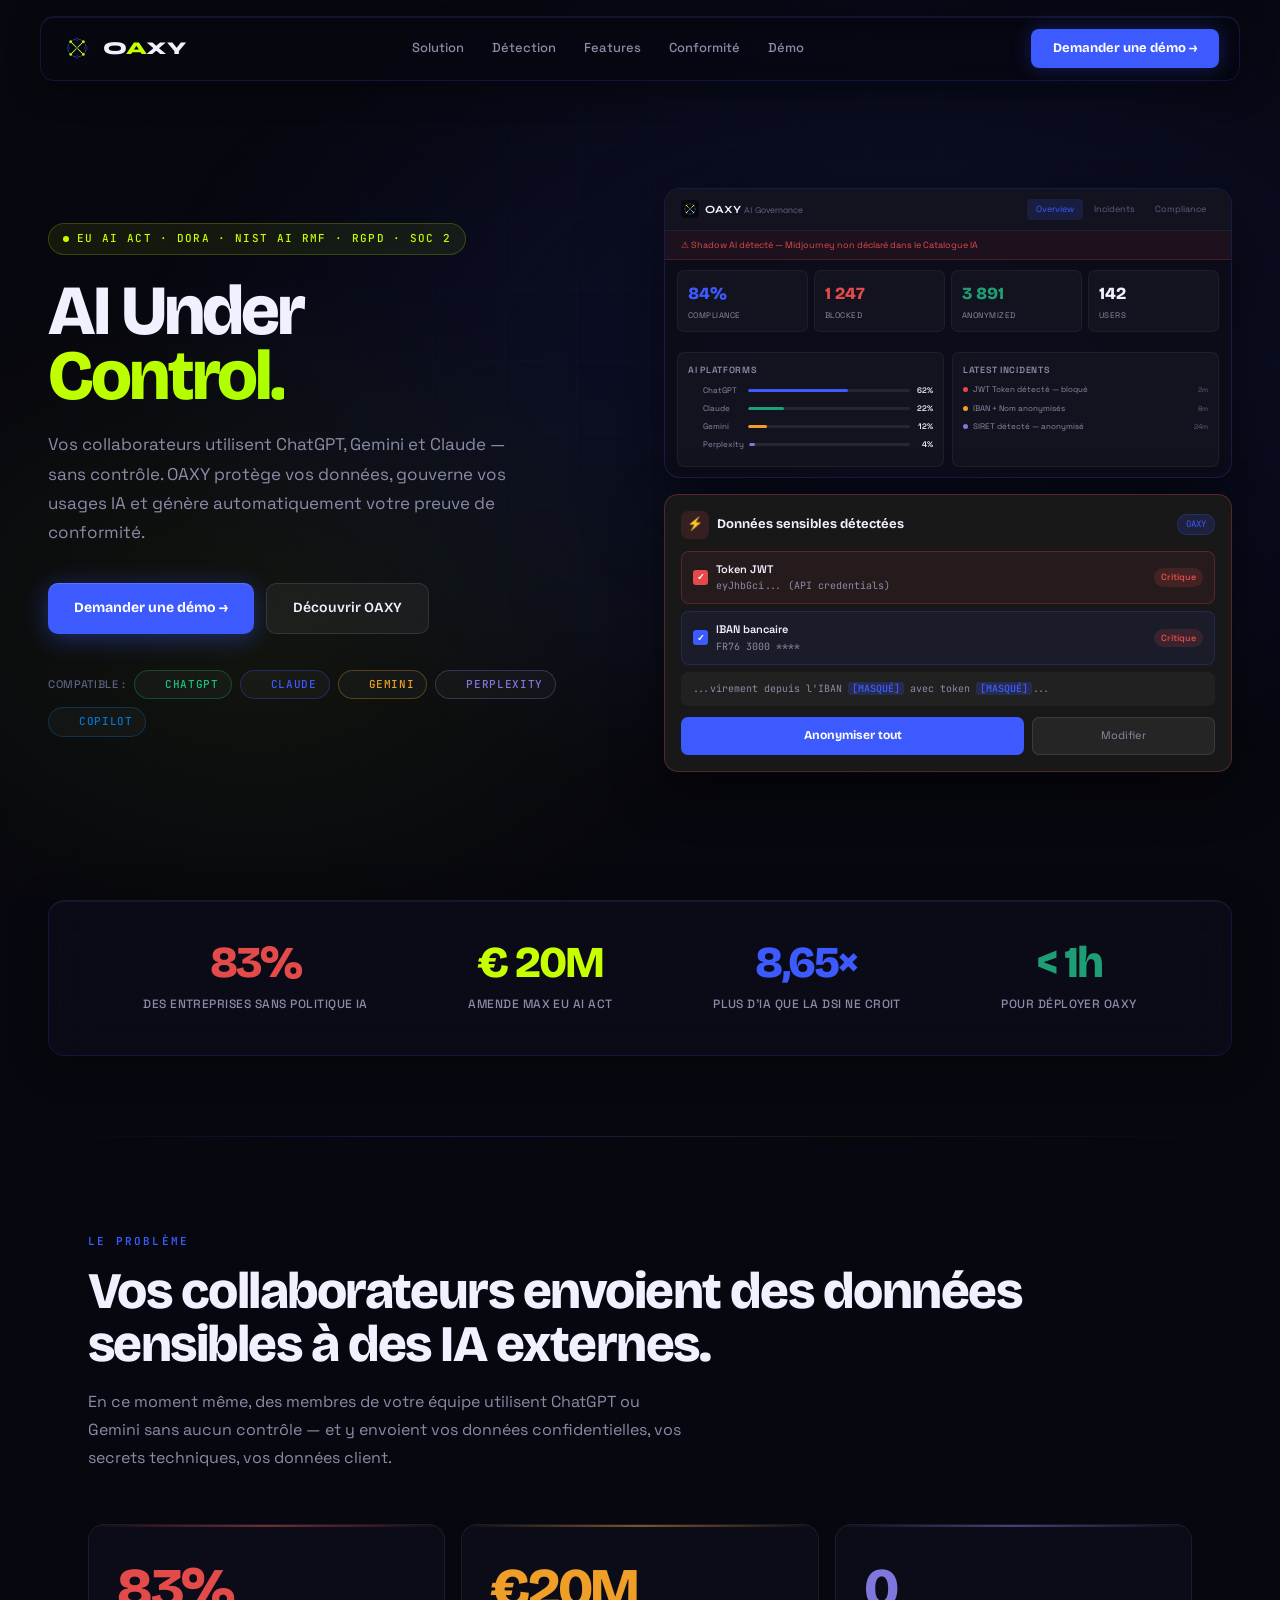
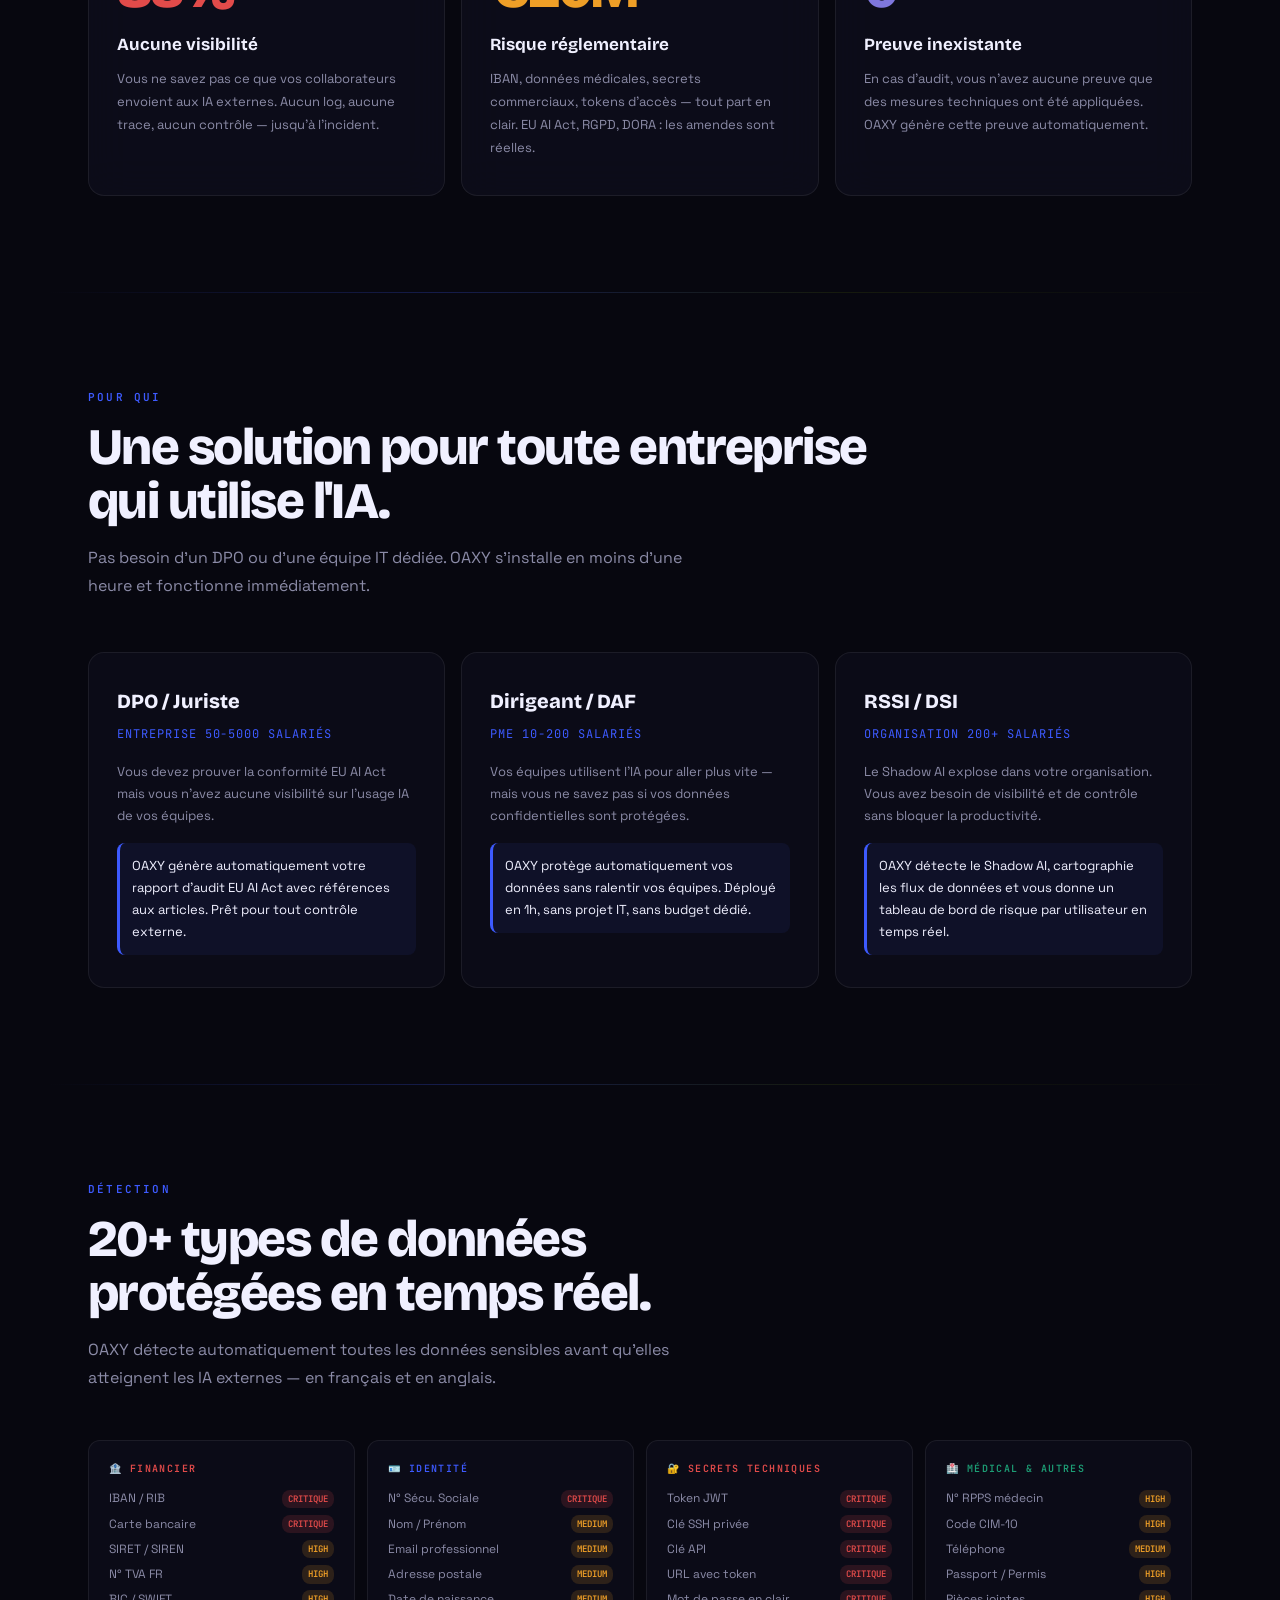
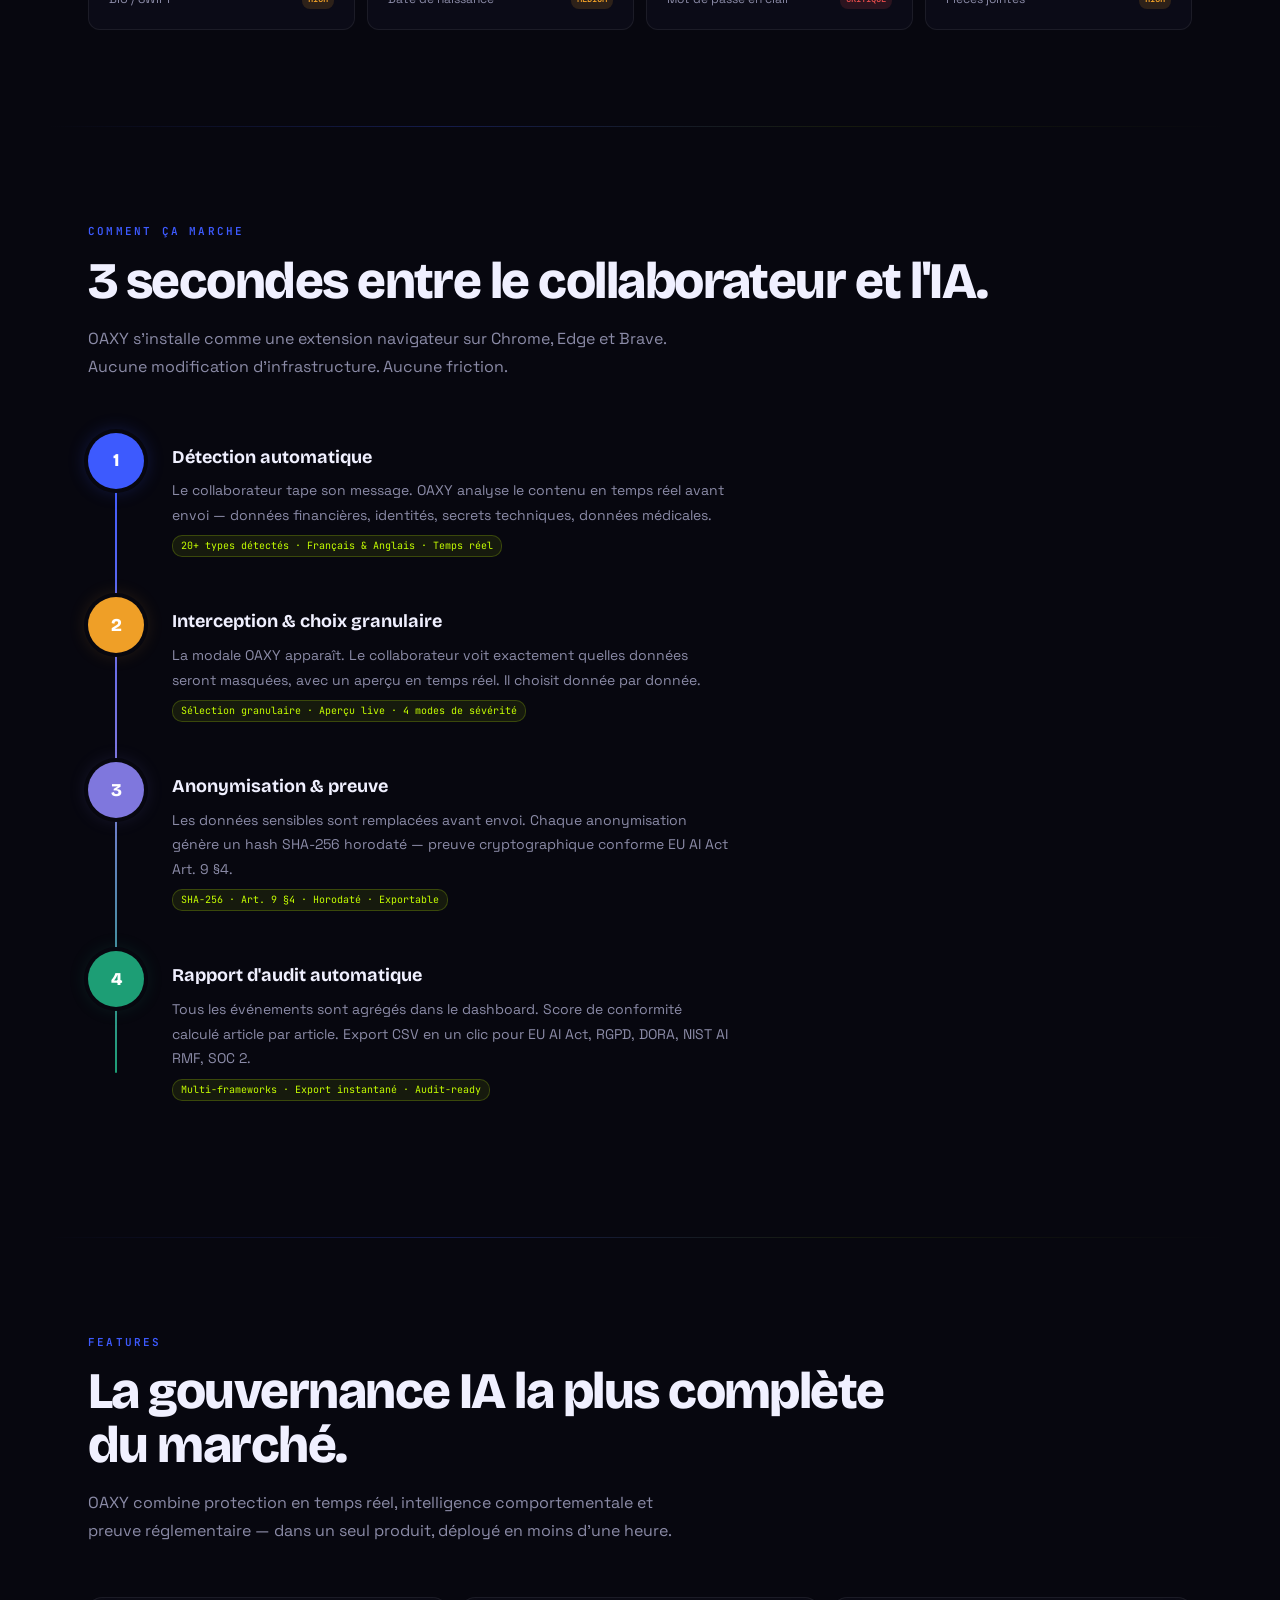
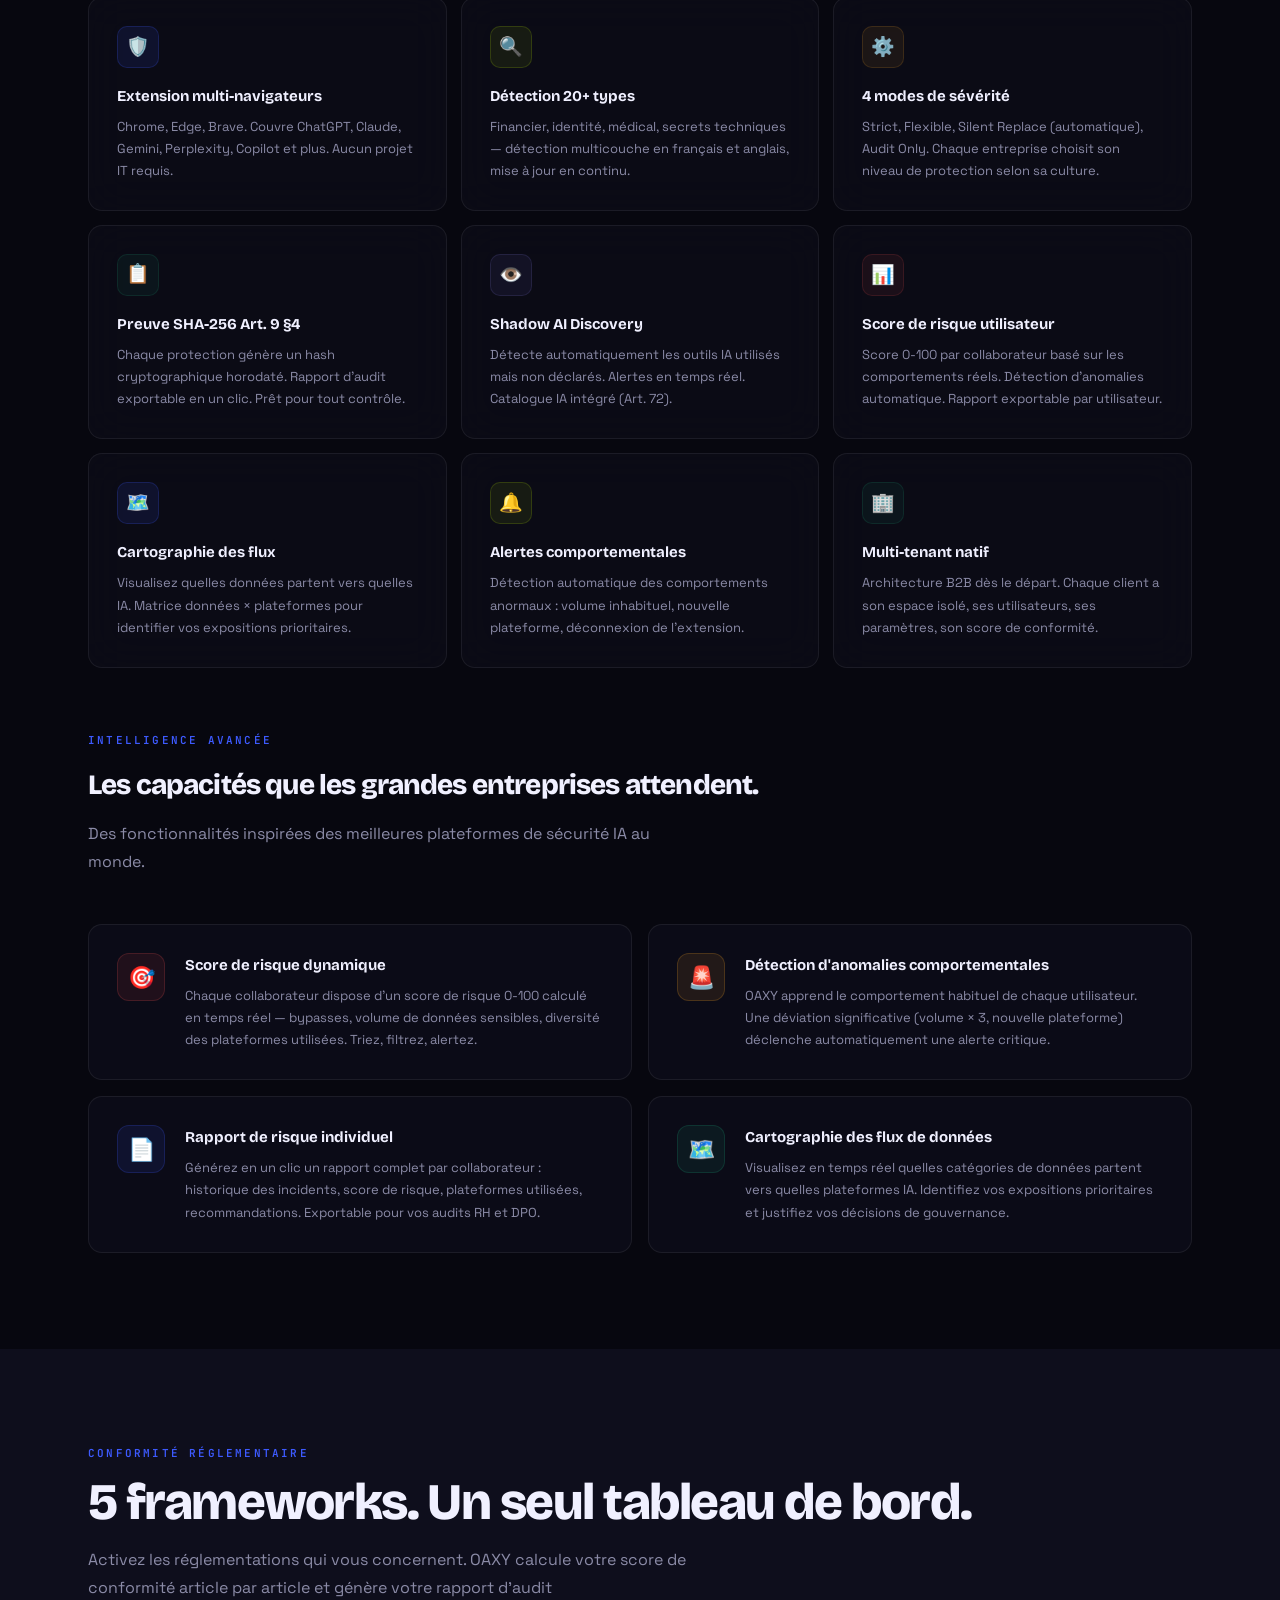
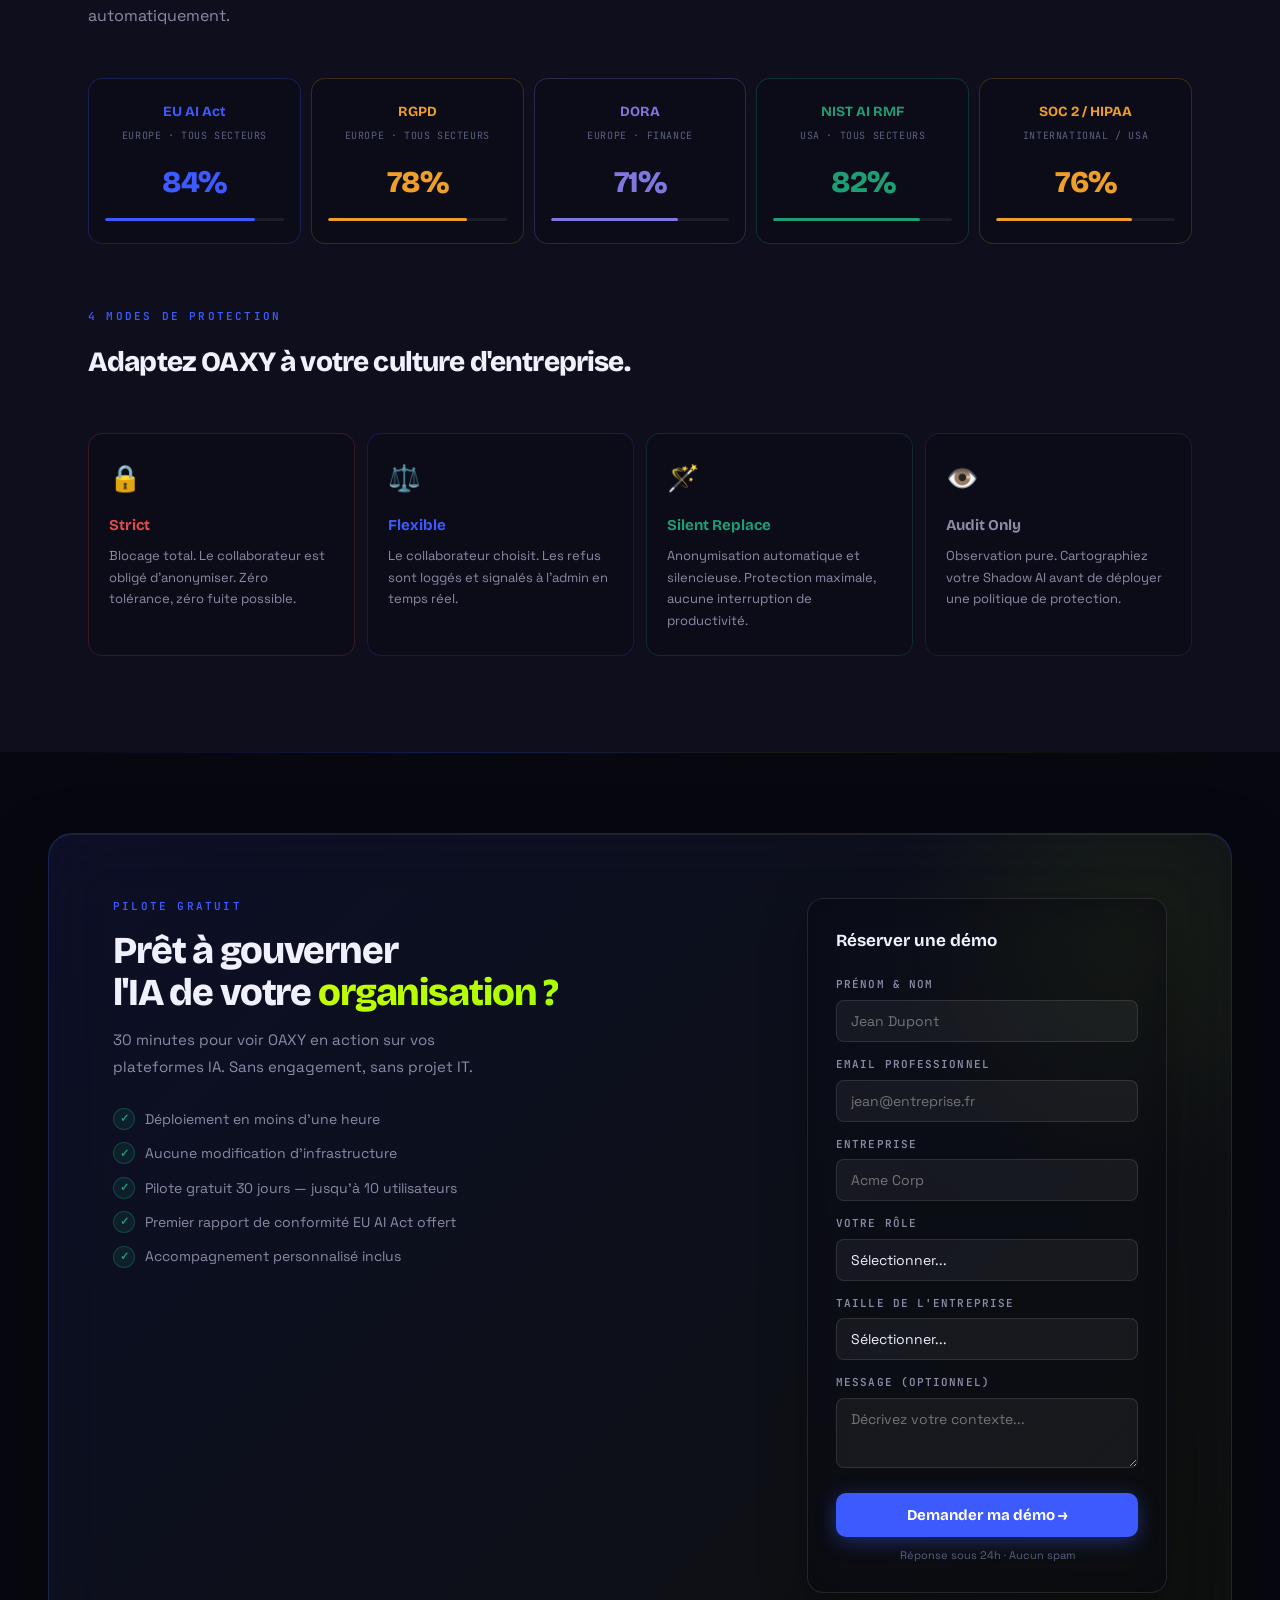
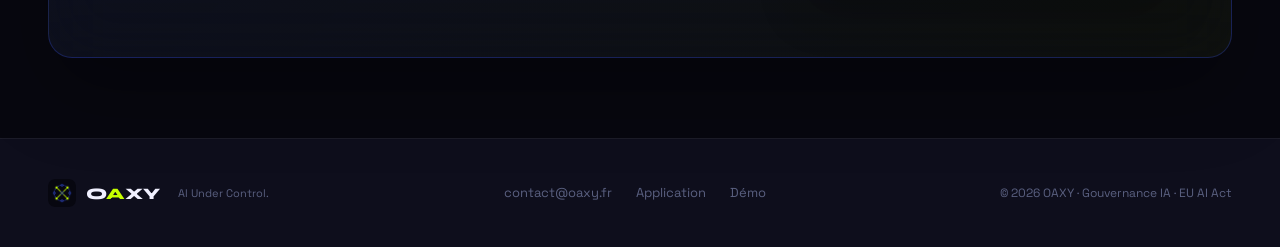
==== index.html @ 4779179f "Update index.html demo e-mail adress" ====
<!DOCTYPE html>
<html lang="fr">
<head>
<meta charset="UTF-8">
<meta name="viewport" content="width=device-width, initial-scale=1.0">
<title>OAXY — AI Under Control</title>
<meta name="description" content="OAXY gouverne l'usage IA de votre entreprise. Détection en temps réel, anonymisation automatique, preuve de conformité EU AI Act, RGPD, DORA. Déployé en moins d'une heure.">
<link rel="preconnect" href="https://fonts.googleapis.com">
<link href="https://fonts.googleapis.com/css2?family=Syne:wght@400;700;800&family=Bricolage+Grotesque:opsz,wght@12..96,400;12..96,600;12..96,700;12..96,800&family=Space+Grotesk:wght@300;400;500;600;700&family=JetBrains+Mono:wght@400;500&display=swap" rel="stylesheet">
<style>
*,*::before,*::after{box-sizing:border-box;margin:0;padding:0}
:root{
  --void:#07070F;--deep:#0E0E1C;--panel:#13131F;
  --electric:#3D5AFE;--acid:#C6FF00;--arctic:#F0F0FF;
  --slate:#8B8BA7;--muted:#5A6080;
  --red:#E24B4A;--amber:#EF9F27;--green:#1D9E75;--purple:#7F77DD;
}
html{scroll-behavior:smooth}
body{background:var(--void);color:var(--arctic);font-family:'Space Grotesk',sans-serif;font-size:15px;line-height:1.6;overflow-x:hidden}

nav{
  position:fixed;top:16px;left:50%;transform:translateX(-50%);
  width:calc(100% - 48px);max-width:1200px;z-index:100;
  display:flex;align-items:center;justify-content:space-between;
  padding:12px 20px;
  background:rgba(7,7,15,0.8);
  backdrop-filter:blur(32px) saturate(180%);
  border:1px solid rgba(61,90,254,0.18);border-radius:14px;
  box-shadow:0 8px 32px rgba(0,0,0,.4),inset 0 1px 0 rgba(255,255,255,.06);
}
.nav-logo{display:flex;align-items:center;gap:10px;text-decoration:none}
.nav-logomark{width:32px;height:32px;border-radius:7px;overflow:hidden;flex-shrink:0}
.nav-logomark img{width:32px;height:32px;object-fit:cover;border-radius:7px;display:block}
.nav-wordmark{font-family:'Syne',sans-serif;font-weight:800;font-size:18px;color:var(--arctic);letter-spacing:-.02em}
.nav-wordmark span{color:var(--acid)}
.nav-links{display:flex;gap:28px;align-items:center}
.nav-links a{color:var(--slate);text-decoration:none;font-size:13px;font-weight:500;transition:color .2s}
.nav-links a:hover{color:var(--arctic)}
.nav-cta{background:var(--electric);color:#fff;padding:9px 22px;border-radius:8px;font-family:'Bricolage Grotesque',sans-serif;font-weight:700;font-size:13px;text-decoration:none;transition:all .2s;box-shadow:0 0 20px rgba(61,90,254,.3)}
.nav-cta:hover{box-shadow:0 0 30px rgba(61,90,254,.55);transform:translateY(-1px)}

.hero{
  min-height:100vh;display:grid;grid-template-columns:1fr 1fr;gap:48px;
  align-items:center;padding:140px 48px 80px;
  max-width:1400px;margin:0 auto;position:relative;
}
.hero-bg{position:fixed;inset:0;pointer-events:none;z-index:0;
  background:radial-gradient(ellipse 60% 50% at 70% 40%,rgba(61,90,254,.14),transparent),
    radial-gradient(ellipse 40% 40% at 20% 70%,rgba(198,255,0,.06),transparent)}
.hero-grid{position:fixed;inset:0;pointer-events:none;z-index:0;
  background-image:linear-gradient(rgba(61,90,254,.04) 1px,transparent 1px),linear-gradient(90deg,rgba(61,90,254,.04) 1px,transparent 1px);
  background-size:72px 72px;
  mask-image:radial-gradient(ellipse 80% 80% at 50% 40%,black,transparent)}
.hero-left{position:relative;z-index:1}
.hero-right{position:relative;z-index:1;display:flex;flex-direction:column;gap:16px}

.hero-badge{display:inline-flex;align-items:center;gap:8px;background:rgba(198,255,0,.07);border:1px solid rgba(198,255,0,.2);color:var(--acid);font-size:11px;font-weight:500;letter-spacing:.12em;text-transform:uppercase;padding:6px 14px;border-radius:24px;margin-bottom:24px;font-family:'JetBrains Mono',monospace}
.hero-badge-dot{width:6px;height:6px;border-radius:50%;background:var(--acid);animation:pulse 2s infinite;flex-shrink:0}
@keyframes pulse{0%,100%{opacity:1;box-shadow:0 0 0 0 rgba(198,255,0,.4)}50%{opacity:.6;box-shadow:0 0 0 6px rgba(198,255,0,0)}}

.hero-title{font-family:'Bricolage Grotesque',sans-serif;font-weight:800;font-size:clamp(48px,5.5vw,80px);letter-spacing:-.04em;line-height:.92;margin-bottom:22px}
.hero-title .line2{background:linear-gradient(135deg,var(--acid) 0%,#a8ff00 100%);-webkit-background-clip:text;-webkit-text-fill-color:transparent;background-clip:text}
.hero-sub{font-size:17px;color:var(--slate);line-height:1.72;max-width:480px;margin-bottom:36px}
.hero-actions{display:flex;gap:12px;flex-wrap:wrap}
.btn-primary{display:inline-flex;align-items:center;gap:8px;background:var(--electric);color:#fff;padding:13px 26px;border-radius:10px;font-family:'Bricolage Grotesque',sans-serif;font-weight:700;font-size:14px;text-decoration:none;transition:all .25s;box-shadow:0 4px 24px rgba(61,90,254,.4),inset 0 1px 0 rgba(255,255,255,.15)}
.btn-primary:hover{transform:translateY(-2px);box-shadow:0 8px 32px rgba(61,90,254,.55)}
.btn-secondary{display:inline-flex;align-items:center;gap:8px;background:rgba(255,255,255,.05);color:var(--arctic);padding:13px 26px;border-radius:10px;font-family:'Bricolage Grotesque',sans-serif;font-weight:600;font-size:14px;text-decoration:none;transition:all .25s;border:1px solid rgba(255,255,255,.1);backdrop-filter:blur(12px)}
.btn-secondary:hover{background:rgba(255,255,255,.09);border-color:rgba(255,255,255,.2)}

.hero-platforms{margin-top:36px;display:flex;align-items:center;gap:8px;flex-wrap:wrap}
.hero-platforms span{font-size:11px;color:var(--muted);font-weight:500;letter-spacing:.06em;text-transform:uppercase}
.plat-pill{display:inline-flex;align-items:center;justify-content:center;gap:5px;font-size:11px;padding:5px 12px;border-radius:20px;font-weight:600;border:1px solid;letter-spacing:.04em;font-family:'JetBrains Mono',monospace;background:rgba(255,255,255,.03)}
.plat-pill img{width:13px;height:13px;border-radius:2px;flex-shrink:0;display:block}

.hero-dashboard{background:rgba(13,13,25,.9);backdrop-filter:blur(20px);border:1px solid rgba(61,90,254,.2);border-radius:16px;overflow:hidden;box-shadow:0 32px 80px rgba(0,0,0,.6),inset 0 1px 0 rgba(255,255,255,.06)}
.mock-nav{background:var(--panel);padding:10px 16px;display:flex;align-items:center;justify-content:space-between;border-bottom:1px solid rgba(255,255,255,.06)}
.mock-nav-logo{display:flex;align-items:center;gap:6px}
.mock-logo-img{width:18px;height:18px;border-radius:4px;overflow:hidden;flex-shrink:0}
.mock-logo-img img{width:18px;height:18px;object-fit:cover;border-radius:4px;display:block}
.mock-nav-name{font-size:11px;font-weight:700;color:var(--arctic);font-family:'Syne',sans-serif}
.mock-tabs{display:flex;gap:2px}
.mock-tab{font-size:9px;padding:3px 9px;border-radius:4px;color:var(--muted)}
.mock-tab.active{background:rgba(61,90,254,.15);color:var(--electric)}
.mock-alert{background:rgba(226,75,74,.08);border-bottom:1px solid rgba(226,75,74,.2);padding:7px 16px;font-size:9px;color:var(--red)}
.mock-kpis{display:grid;grid-template-columns:repeat(4,1fr);gap:6px;padding:10px 12px}
.mock-kpi{background:var(--panel);border-radius:7px;padding:9px 10px;border:1px solid rgba(255,255,255,.05)}
.mock-kpi-val{font-size:17px;font-weight:800;font-family:'Bricolage Grotesque',sans-serif}
.mock-kpi-lbl{font-size:8px;color:var(--slate);margin-top:2px;text-transform:uppercase;letter-spacing:.06em}
.mock-body{padding:10px 12px;display:grid;grid-template-columns:1fr 1fr;gap:8px}
.mock-card{background:var(--panel);border-radius:7px;padding:10px;border:1px solid rgba(255,255,255,.05)}
.mock-card-title{font-size:9px;color:var(--slate);margin-bottom:7px;font-weight:600;text-transform:uppercase;letter-spacing:.08em}
.mock-bar-row{display:flex;align-items:center;gap:5px;margin-bottom:5px}
.mock-bar-label{display:flex;align-items:center;gap:4px;font-size:8px;color:var(--slate);min-width:55px}
.mock-bar-label img{width:11px;height:11px;border-radius:2px}
.mock-bar-bg{flex:1;height:3px;background:rgba(255,255,255,.08);border-radius:2px;overflow:hidden}
.mock-bar-fill{height:3px;border-radius:2px}
.mock-bar-val{font-size:8px;color:var(--arctic);font-weight:600;min-width:18px;text-align:right}
.mock-inc{display:flex;align-items:flex-start;gap:5px;margin-bottom:7px}
.mock-inc-dot{width:5px;height:5px;border-radius:50%;margin-top:3px;flex-shrink:0}
.mock-inc-txt{font-size:8px;color:var(--slate);line-height:1.4;flex:1}
.mock-inc-time{font-size:7px;color:var(--muted);flex-shrink:0}

.hero-modal{background:rgba(26,26,26,.95);backdrop-filter:blur(20px);border:1px solid rgba(226,75,74,.3);border-radius:14px;padding:16px;box-shadow:0 16px 48px rgba(0,0,0,.5)}
.modal-hdr{display:flex;align-items:center;gap:8px;margin-bottom:12px}
.modal-icon{width:28px;height:28px;background:rgba(226,75,74,.15);border-radius:7px;display:flex;align-items:center;justify-content:center;font-size:13px;flex-shrink:0}
.modal-title-txt{font-size:13px;font-weight:700;color:var(--arctic);font-family:'Bricolage Grotesque',sans-serif}
.modal-oaxy-badge{margin-left:auto;font-size:9px;background:rgba(61,90,254,.15);color:var(--electric);padding:2px 8px;border-radius:10px;font-family:'JetBrains Mono',monospace;border:1px solid rgba(61,90,254,.25)}
.modal-item{border-radius:8px;padding:9px 11px;display:flex;align-items:center;gap:8px;margin-bottom:7px;border:1px solid}
.modal-cb{width:15px;height:15px;border-radius:3px;display:flex;align-items:center;justify-content:center;color:#fff;font-size:9px;font-weight:700;flex-shrink:0}
.modal-item-info{flex:1}
.modal-item-type{font-size:11px;font-weight:600;color:var(--arctic)}
.modal-item-val{font-size:10px;color:var(--slate);font-family:'JetBrains Mono',monospace}
.modal-item-badge{font-size:9px;padding:2px 7px;border-radius:10px;font-weight:600;flex-shrink:0}
.modal-preview{background:rgba(255,255,255,.04);border-radius:7px;padding:9px 11px;margin-bottom:11px;font-size:10px;color:var(--slate);line-height:1.65;font-family:'JetBrains Mono',monospace}
.modal-mask{background:rgba(61,90,254,.2);color:var(--electric);border-radius:3px;padding:0 4px;font-weight:600}
.modal-btns{display:flex;gap:8px}
.modal-btn-p{flex:2;background:var(--electric);color:#fff;border:none;border-radius:7px;padding:9px;font-size:12px;font-weight:700;cursor:pointer;text-align:center;font-family:'Bricolage Grotesque',sans-serif}
.modal-btn-s{flex:1;background:rgba(255,255,255,.06);color:var(--slate);border:1px solid rgba(255,255,255,.1);border-radius:7px;padding:9px;font-size:11px;cursor:pointer;text-align:center}

.stats-section{padding:0 48px 80px;display:flex;justify-content:center}
.stats-glass{width:100%;max-width:1200px;background:rgba(14,14,28,.7);backdrop-filter:blur(24px);border:1px solid rgba(61,90,254,.15);border-radius:16px;padding:40px 60px;display:flex;justify-content:space-around;flex-wrap:wrap;gap:32px;box-shadow:0 8px 40px rgba(0,0,0,.3),inset 0 1px 0 rgba(255,255,255,.06)}
.stat{text-align:center}
.stat-val{font-family:'Bricolage Grotesque',sans-serif;font-weight:800;font-size:44px;letter-spacing:-.04em;display:block;line-height:1;margin-bottom:6px}
.stat-label{font-size:12px;color:var(--slate);font-weight:500;letter-spacing:.04em;text-transform:uppercase}

.section{padding:96px 48px;max-width:1200px;margin:0 auto}
.section-label{font-size:11px;font-weight:600;letter-spacing:.2em;text-transform:uppercase;color:var(--electric);margin-bottom:14px;font-family:'JetBrains Mono',monospace}
.section-title{font-family:'Bricolage Grotesque',sans-serif;font-weight:800;font-size:clamp(30px,4vw,52px);letter-spacing:-.03em;line-height:1.05;margin-bottom:16px}
.section-sub{font-size:16px;color:var(--slate);max-width:600px;line-height:1.75}
.section-divider{height:1px;background:linear-gradient(90deg,transparent,rgba(61,90,254,.25),rgba(198,255,0,.08),transparent);margin:0 48px}

.problem-grid{display:grid;grid-template-columns:repeat(3,1fr);gap:16px;margin-top:52px}
.problem-card{background:rgba(14,14,28,.8);backdrop-filter:blur(20px);border:1px solid rgba(255,255,255,.07);border-radius:16px;padding:36px 28px;transition:all .25s;position:relative;overflow:hidden}
.problem-card::before{content:'';position:absolute;top:0;left:0;right:0;height:2px;background:linear-gradient(90deg,transparent,currentColor,transparent);opacity:.5}
.problem-card:hover{transform:translateY(-4px);border-color:rgba(255,255,255,.14)}
.problem-num{font-family:'Bricolage Grotesque',sans-serif;font-weight:800;font-size:56px;letter-spacing:-.05em;display:block;margin-bottom:14px;line-height:1}
.problem-title{font-family:'Bricolage Grotesque',sans-serif;font-weight:700;font-size:17px;margin-bottom:10px;color:var(--arctic)}
.problem-desc{font-size:13px;color:var(--slate);line-height:1.75}

/* DETECTION TYPES */
.detection-grid{display:grid;grid-template-columns:repeat(4,1fr);gap:12px;margin-top:48px}
.detection-card{background:rgba(13,13,25,.8);border:1px solid rgba(255,255,255,.07);border-radius:12px;padding:20px;transition:all .25s}
.detection-card:hover{transform:translateY(-3px);border-color:rgba(61,90,254,.25)}
.detection-cat{font-size:10px;font-weight:600;letter-spacing:.14em;text-transform:uppercase;margin-bottom:12px;font-family:'JetBrains Mono',monospace}
.detection-items{display:flex;flex-direction:column;gap:6px}
.detection-item{display:flex;align-items:center;justify-content:space-between;font-size:12px;color:var(--slate)}
.detection-badge{font-size:9px;padding:2px 6px;border-radius:8px;font-weight:600;font-family:'JetBrains Mono',monospace}

.steps{margin-top:52px;position:relative;padding-left:0}
.steps-line{position:absolute;left:27px;top:28px;bottom:28px;width:2px;background:linear-gradient(180deg,var(--electric),var(--purple) 50%,var(--green));border-radius:2px}
.step{display:flex;gap:28px;margin-bottom:40px;position:relative;align-items:flex-start}
.step-num{width:56px;height:56px;border-radius:50%;flex-shrink:0;display:flex;align-items:center;justify-content:center;font-family:'Bricolage Grotesque',sans-serif;font-weight:800;font-size:18px;color:#fff;position:relative;z-index:1}
.step-content{padding-top:10px}
.step-title{font-family:'Bricolage Grotesque',sans-serif;font-weight:700;font-size:18px;margin-bottom:7px}
.step-desc{font-size:14px;color:var(--slate);line-height:1.75;max-width:560px}
.step-tag{display:inline-block;font-size:10px;font-family:'JetBrains Mono',monospace;color:var(--acid);background:rgba(198,255,0,.08);border:1px solid rgba(198,255,0,.2);padding:2px 8px;border-radius:10px;margin-top:8px}

.features-grid{display:grid;grid-template-columns:repeat(3,1fr);gap:14px;margin-top:52px}
.feature-card{background:rgba(13,13,25,.7);backdrop-filter:blur(20px);border:1px solid rgba(255,255,255,.07);border-radius:14px;padding:28px;transition:all .25s;position:relative;overflow:hidden}
.feature-card:hover{border-color:rgba(61,90,254,.3);transform:translateY(-3px)}
.feature-icon{width:42px;height:42px;border-radius:10px;display:flex;align-items:center;justify-content:center;font-size:19px;margin-bottom:16px;border:1px solid rgba(255,255,255,.08)}
.feature-title{font-family:'Bricolage Grotesque',sans-serif;font-weight:700;font-size:15px;margin-bottom:8px}
.feature-desc{font-size:13px;color:var(--slate);line-height:1.7}

/* VARONIS FEATURES */
.varonis-grid{display:grid;grid-template-columns:repeat(2,1fr);gap:16px;margin-top:48px}
.varonis-card{background:rgba(13,13,25,.8);border:1px solid rgba(255,255,255,.07);border-radius:14px;padding:28px;display:flex;gap:20px;align-items:flex-start;transition:all .25s}
.varonis-card:hover{border-color:rgba(61,90,254,.25);transform:translateY(-2px)}
.varonis-icon{width:48px;height:48px;border-radius:12px;display:flex;align-items:center;justify-content:center;font-size:22px;flex-shrink:0}
.varonis-title{font-family:'Bricolage Grotesque',sans-serif;font-weight:700;font-size:15px;margin-bottom:8px}
.varonis-desc{font-size:13px;color:var(--slate);line-height:1.7}

.compliance-wrap{background:var(--deep);padding:96px 0}
.compliance-inner{max-width:1200px;margin:0 auto;padding:0 48px}
.frameworks-grid{display:grid;grid-template-columns:repeat(5,1fr);gap:10px;margin-top:48px}
.fw-card{background:rgba(13,13,25,.8);backdrop-filter:blur(16px);border:1px solid rgba(255,255,255,.07);border-radius:14px;padding:22px 16px;text-align:center;transition:all .25s}
.fw-card:hover{transform:translateY(-4px)}
.fw-name{font-family:'Bricolage Grotesque',sans-serif;font-weight:700;font-size:14px;margin-bottom:5px}
.fw-region{font-size:10px;color:var(--muted);letter-spacing:.06em;text-transform:uppercase;margin-bottom:14px;font-family:'JetBrains Mono',monospace}
.fw-score{font-family:'Bricolage Grotesque',sans-serif;font-weight:800;font-size:30px;letter-spacing:-.03em}
.fw-bar{height:3px;border-radius:2px;background:rgba(255,255,255,.07);margin-top:12px;overflow:hidden}
.fw-fill{height:100%;border-radius:2px}

.modes-grid{display:grid;grid-template-columns:repeat(4,1fr);gap:12px;margin-top:48px}
.mode-card{background:rgba(13,13,25,.8);backdrop-filter:blur(16px);border:1px solid rgba(255,255,255,.07);border-radius:14px;padding:24px 20px;transition:all .25s}
.mode-card:hover{transform:translateY(-3px)}
.mode-icon{font-size:26px;margin-bottom:14px;display:block}
.mode-title{font-family:'Bricolage Grotesque',sans-serif;font-weight:700;font-size:15px;margin-bottom:8px}
.mode-desc{font-size:13px;color:var(--slate);line-height:1.65}

/* WHO IS IT FOR */
.personas-grid{display:grid;grid-template-columns:repeat(3,1fr);gap:16px;margin-top:52px}
.persona-card{background:rgba(13,13,25,.8);border:1px solid rgba(255,255,255,.07);border-radius:16px;padding:32px 28px;transition:all .25s;position:relative;overflow:hidden}
.persona-card:hover{transform:translateY(-4px);border-color:rgba(61,90,254,.25)}
.persona-role{font-family:'Bricolage Grotesque',sans-serif;font-weight:800;font-size:20px;margin-bottom:8px}
.persona-company{font-size:12px;color:var(--electric);font-family:'JetBrains Mono',monospace;letter-spacing:.08em;text-transform:uppercase;margin-bottom:16px}
.persona-problem{font-size:13px;color:var(--slate);line-height:1.7;margin-bottom:16px}
.persona-value{font-size:13px;color:var(--arctic);line-height:1.7;padding:12px;background:rgba(61,90,254,.08);border-radius:8px;border-left:3px solid var(--electric)}

.demo-wrap{padding:80px 48px}
.demo-glass{max-width:1200px;margin:0 auto;background:linear-gradient(135deg,rgba(61,90,254,.1),rgba(198,255,0,.04));backdrop-filter:blur(32px);border:1px solid rgba(61,90,254,.25);border-radius:24px;padding:64px;display:flex;gap:64px;align-items:flex-start;position:relative;overflow:hidden;box-shadow:0 32px 80px rgba(0,0,0,.3),inset 0 1px 0 rgba(255,255,255,.07)}
.demo-glass::before{content:'';position:absolute;top:-150px;right:-150px;width:500px;height:500px;border-radius:50%;background:radial-gradient(circle,rgba(198,255,0,.06),transparent 70%)}
.demo-content{flex:1;position:relative;z-index:1}
.demo-title{font-family:'Bricolage Grotesque',sans-serif;font-weight:800;font-size:38px;letter-spacing:-.03em;margin-bottom:14px;line-height:1.1}
.demo-title span{background:linear-gradient(135deg,var(--acid),#a8ff00);-webkit-background-clip:text;-webkit-text-fill-color:transparent;background-clip:text}
.demo-sub{font-size:15px;color:var(--slate);line-height:1.75;margin-bottom:28px;max-width:400px}
.demo-perks{display:flex;flex-direction:column;gap:12px}
.demo-perk{display:flex;align-items:center;gap:10px;font-size:14px;color:var(--slate)}
.demo-perk-check{width:22px;height:22px;border-radius:50%;flex-shrink:0;background:rgba(29,158,117,.12);border:1px solid rgba(29,158,117,.3);display:flex;align-items:center;justify-content:center;font-size:11px;color:var(--green);font-weight:700}
.demo-form{flex-shrink:0;width:360px;position:relative;z-index:1;background:rgba(7,7,15,.6);backdrop-filter:blur(20px);border:1px solid rgba(255,255,255,.1);border-radius:16px;padding:28px;box-shadow:0 16px 48px rgba(0,0,0,.3)}
.form-title{font-family:'Bricolage Grotesque',sans-serif;font-weight:700;font-size:17px;margin-bottom:22px;color:var(--arctic)}
.form-group{margin-bottom:14px}
.form-group label{display:block;font-size:11px;font-weight:600;letter-spacing:.1em;text-transform:uppercase;color:var(--slate);margin-bottom:6px;font-family:'JetBrains Mono',monospace}
.form-group input,.form-group select,.form-group textarea{width:100%;background:rgba(255,255,255,.05);border:1px solid rgba(255,255,255,.1);border-radius:8px;padding:11px 14px;color:var(--arctic);font-family:'Space Grotesk',sans-serif;font-size:14px;outline:none;transition:all .2s;-webkit-appearance:none}
.form-group input:focus,.form-group select:focus,.form-group textarea:focus{border-color:var(--electric);box-shadow:0 0 0 3px rgba(61,90,254,.12);background:rgba(255,255,255,.07)}
.form-group select option{background:var(--panel)}
.form-group textarea{resize:vertical;min-height:70px}
.form-submit{width:100%;padding:13px;border-radius:10px;background:var(--electric);color:#fff;border:none;cursor:pointer;font-family:'Bricolage Grotesque',sans-serif;font-weight:700;font-size:15px;transition:all .25s;margin-top:4px;box-shadow:0 4px 20px rgba(61,90,254,.4)}
.form-submit:hover{transform:translateY(-2px);box-shadow:0 8px 32px rgba(61,90,254,.55)}
.form-note{font-size:11px;color:var(--muted);text-align:center;margin-top:10px}

footer{background:var(--deep);border-top:1px solid rgba(255,255,255,.06);padding:40px 48px;display:flex;align-items:center;justify-content:space-between;flex-wrap:wrap;gap:20px}
.footer-logo{display:flex;align-items:center;gap:10px}
.footer-links{display:flex;gap:24px}
.footer-links a{font-size:13px;color:var(--muted);text-decoration:none;transition:color .2s}
.footer-links a:hover{color:var(--arctic)}
.footer-copy{font-size:12px;color:var(--muted)}

@media(max-width:1024px){
  nav{width:calc(100% - 24px);top:12px}
  .nav-links{display:none}
  .hero{grid-template-columns:1fr;padding:120px 32px 60px}
  .hero-right{display:none}
  .section{padding:64px 32px}
  .stats-glass{padding:28px 32px}
  .stats-section,.demo-wrap{padding-left:32px;padding-right:32px}
  .compliance-inner{padding:0 32px}
  .section-divider{margin:0 32px}
  .problem-grid,.personas-grid{grid-template-columns:1fr}
  .features-grid{grid-template-columns:1fr}
  .detection-grid{grid-template-columns:repeat(2,1fr)}
  .varonis-grid{grid-template-columns:1fr}
  .frameworks-grid{grid-template-columns:repeat(3,1fr)}
  .modes-grid{grid-template-columns:repeat(2,1fr)}
  .demo-glass{flex-direction:column;padding:36px 28px;gap:40px}
  .demo-form{width:100%}
  footer{padding:28px 32px}
}
</style>
</head>
<body>
<div class="hero-bg"></div>
<div class="hero-grid"></div>

<nav>
  <a href="#" class="nav-logo">
    <div class="nav-logomark"><img src="[data-uri]" alt="OAXY"></div>
    <span class="nav-wordmark">O<span>A</span>XY</span>
  </a>
  <div class="nav-links">
    <a href="#solution">Solution</a>
    <a href="#detection">Détection</a>
    <a href="#features">Features</a>
    <a href="#compliance">Conformité</a>
    <a href="#demo">Démo</a>
  </div>
  <a href="#demo" class="nav-cta">Demander une démo →</a>
</nav>

<!-- HERO -->
<div class="hero">
  <div class="hero-left">
    <div class="hero-badge"><div class="hero-badge-dot"></div>EU AI Act · DORA · NIST AI RMF · RGPD · SOC 2</div>
    <h1 class="hero-title">AI Under<br><span class="line2">Control.</span></h1>
    <p class="hero-sub">Vos collaborateurs utilisent ChatGPT, Gemini et Claude — sans contrôle. OAXY protège vos données, gouverne vos usages IA et génère automatiquement votre preuve de conformité.</p>
    <div class="hero-actions">
      <a href="#demo" class="btn-primary">Demander une démo →</a>
      <a href="#solution" class="btn-secondary">Découvrir OAXY</a>
    </div>
    <div class="hero-platforms">
      <span>Compatible :</span>
      <span class="plat-pill" style="color:#19c37d;border-color:rgba(25,195,61,.3)"><img src="https://www.google.com/s2/favicons?domain=chatgpt.com&sz=32" alt="">ChatGPT</span>
      <span class="plat-pill" style="color:#3D5AFE;border-color:rgba(61,90,254,.3)"><img src="https://www.google.com/s2/favicons?domain=claude.ai&sz=32" alt="">Claude</span>
      <span class="plat-pill" style="color:#EF9F27;border-color:rgba(239,159,39,.3)"><img src="https://www.google.com/s2/favicons?domain=gemini.google.com&sz=32" alt="">Gemini</span>
      <span class="plat-pill" style="color:#7F77DD;border-color:rgba(127,119,221,.3)"><img src="https://www.google.com/s2/favicons?domain=perplexity.ai&sz=32" alt="">Perplexity</span>
      <span class="plat-pill" style="color:#0078D4;border-color:rgba(0,120,212,.3)"><img src="https://www.google.com/s2/favicons?domain=copilot.microsoft.com&sz=32" alt="">Copilot</span>
    </div>
  </div>
  <div class="hero-right">
    <div class="hero-dashboard">
      <div class="mock-nav">
        <div class="mock-nav-logo">
          <div class="mock-logo-img"><img src="[data-uri]" alt="O"></div>
          <span class="mock-nav-name">OAXY <span style="color:var(--muted);font-weight:400;font-size:9px">AI Governance</span></span>
        </div>
        <div class="mock-tabs">
          <div class="mock-tab active">Overview</div>
          <div class="mock-tab">Incidents</div>
          <div class="mock-tab">Compliance</div>
        </div>
      </div>
      <div class="mock-alert">⚠ Shadow AI détecté — Midjourney non déclaré dans le Catalogue IA</div>
      <div class="mock-kpis">
        <div class="mock-kpi"><div class="mock-kpi-val" style="color:var(--electric)">84%</div><div class="mock-kpi-lbl">Compliance</div></div>
        <div class="mock-kpi"><div class="mock-kpi-val" style="color:var(--red)">1 247</div><div class="mock-kpi-lbl">Blocked</div></div>
        <div class="mock-kpi"><div class="mock-kpi-val" style="color:var(--green)">3 891</div><div class="mock-kpi-lbl">Anonymized</div></div>
        <div class="mock-kpi"><div class="mock-kpi-val">142</div><div class="mock-kpi-lbl">Users</div></div>
      </div>
      <div class="mock-body">
        <div class="mock-card">
          <div class="mock-card-title">AI Platforms</div>
          <div class="mock-bar-row"><div class="mock-bar-label"><img src="https://www.google.com/s2/favicons?domain=chatgpt.com&sz=32" alt="">ChatGPT</div><div class="mock-bar-bg"><div class="mock-bar-fill" style="width:62%;background:var(--electric)"></div></div><div class="mock-bar-val">62%</div></div>
          <div class="mock-bar-row"><div class="mock-bar-label"><img src="https://www.google.com/s2/favicons?domain=claude.ai&sz=32" alt="">Claude</div><div class="mock-bar-bg"><div class="mock-bar-fill" style="width:22%;background:var(--green)"></div></div><div class="mock-bar-val">22%</div></div>
          <div class="mock-bar-row"><div class="mock-bar-label"><img src="https://www.google.com/s2/favicons?domain=gemini.google.com&sz=32" alt="">Gemini</div><div class="mock-bar-bg"><div class="mock-bar-fill" style="width:12%;background:var(--amber)"></div></div><div class="mock-bar-val">12%</div></div>
          <div class="mock-bar-row"><div class="mock-bar-label"><img src="https://www.google.com/s2/favicons?domain=perplexity.ai&sz=32" alt="">Perplexity</div><div class="mock-bar-bg"><div class="mock-bar-fill" style="width:4%;background:var(--purple)"></div></div><div class="mock-bar-val">4%</div></div>
        </div>
        <div class="mock-card">
          <div class="mock-card-title">Latest Incidents</div>
          <div class="mock-inc"><div class="mock-inc-dot" style="background:var(--red)"></div><div class="mock-inc-txt" style="flex:1">JWT Token détecté — bloqué</div><div class="mock-inc-time">2m</div></div>
          <div class="mock-inc"><div class="mock-inc-dot" style="background:var(--amber)"></div><div class="mock-inc-txt" style="flex:1">IBAN + Nom anonymisés</div><div class="mock-inc-time">8m</div></div>
          <div class="mock-inc"><div class="mock-inc-dot" style="background:var(--purple)"></div><div class="mock-inc-txt" style="flex:1">SIRET détecté — anonymisé</div><div class="mock-inc-time">24m</div></div>
        </div>
      </div>
    </div>
    <div class="hero-modal">
      <div class="modal-hdr">
        <div class="modal-icon">⚡</div>
        <div class="modal-title-txt">Données sensibles détectées</div>
        <div class="modal-oaxy-badge">OAXY</div>
      </div>
      <div class="modal-item" style="background:rgba(226,75,74,.07);border-color:rgba(226,75,74,.25)">
        <div class="modal-cb" style="background:var(--red)">✓</div>
        <div class="modal-item-info"><div class="modal-item-type">Token JWT</div><div class="modal-item-val">eyJhbGci... (API credentials)</div></div>
        <div class="modal-item-badge" style="background:rgba(226,75,74,.15);color:var(--red)">Critique</div>
      </div>
      <div class="modal-item" style="background:rgba(61,90,254,.07);border-color:rgba(61,90,254,.2)">
        <div class="modal-cb" style="background:var(--electric)">✓</div>
        <div class="modal-item-info"><div class="modal-item-type">IBAN bancaire</div><div class="modal-item-val">FR76 3000 ****</div></div>
        <div class="modal-item-badge" style="background:rgba(226,75,74,.15);color:var(--red)">Critique</div>
      </div>
      <div class="modal-preview">...virement depuis l'IBAN <span class="modal-mask">[MASQUÉ]</span> avec token <span class="modal-mask">[MASQUÉ]</span>...</div>
      <div class="modal-btns">
        <div class="modal-btn-p">Anonymiser tout</div>
        <div class="modal-btn-s">Modifier</div>
      </div>
    </div>
  </div>
</div>

<!-- STATS -->
<div class="stats-section">
  <div class="stats-glass">
    <div class="stat"><span class="stat-val" style="color:var(--red)">83%</span><span class="stat-label">des entreprises sans politique IA</span></div>
    <div class="stat"><span class="stat-val" style="color:var(--acid)">€ 20M</span><span class="stat-label">amende max EU AI Act</span></div>
    <div class="stat"><span class="stat-val" style="color:var(--electric)">8,65×</span><span class="stat-label">plus d'IA que la DSI ne croit</span></div>
    <div class="stat"><span class="stat-val" style="color:var(--green)">< 1h</span><span class="stat-label">pour déployer OAXY</span></div>
  </div>
</div>

<div class="section-divider"></div>

<!-- PROBLEM -->
<section id="problem" class="section">
  <div class="section-label">Le problème</div>
  <h2 class="section-title">Vos collaborateurs envoient des données<br>sensibles à des IA externes.</h2>
  <p class="section-sub">En ce moment même, des membres de votre équipe utilisent ChatGPT ou Gemini sans aucun contrôle — et y envoient vos données confidentielles, vos secrets techniques, vos données client.</p>
  <div class="problem-grid">
    <div class="problem-card" style="color:var(--red)"><span class="problem-num">83%</span><div class="problem-title">Aucune visibilité</div><p class="problem-desc">Vous ne savez pas ce que vos collaborateurs envoient aux IA externes. Aucun log, aucune trace, aucun contrôle — jusqu'à l'incident.</p></div>
    <div class="problem-card" style="color:var(--amber)"><span class="problem-num">€20M</span><div class="problem-title">Risque réglementaire</div><p class="problem-desc">IBAN, données médicales, secrets commerciaux, tokens d'accès — tout part en clair. EU AI Act, RGPD, DORA : les amendes sont réelles.</p></div>
    <div class="problem-card" style="color:var(--purple)"><span class="problem-num">0</span><div class="problem-title">Preuve inexistante</div><p class="problem-desc">En cas d'audit, vous n'avez aucune preuve que des mesures techniques ont été appliquées. OAXY génère cette preuve automatiquement.</p></div>
  </div>
</section>

<div class="section-divider"></div>

<!-- FOR WHO -->
<section id="solution" class="section">
  <div class="section-label">Pour qui</div>
  <h2 class="section-title">Une solution pour toute entreprise<br>qui utilise l'IA.</h2>
  <p class="section-sub">Pas besoin d'un DPO ou d'une équipe IT dédiée. OAXY s'installe en moins d'une heure et fonctionne immédiatement.</p>
  <div class="personas-grid">
    <div class="persona-card">
      <div class="persona-role">DPO / Juriste</div>
      <div class="persona-company">Entreprise 50-5000 salariés</div>
      <p class="persona-problem">Vous devez prouver la conformité EU AI Act mais vous n'avez aucune visibilité sur l'usage IA de vos équipes.</p>
      <div class="persona-value">OAXY génère automatiquement votre rapport d'audit EU AI Act avec références aux articles. Prêt pour tout contrôle externe.</div>
    </div>
    <div class="persona-card">
      <div class="persona-role">Dirigeant / DAF</div>
      <div class="persona-company">PME 10-200 salariés</div>
      <p class="persona-problem">Vos équipes utilisent l'IA pour aller plus vite — mais vous ne savez pas si vos données confidentielles sont protégées.</p>
      <div class="persona-value">OAXY protège automatiquement vos données sans ralentir vos équipes. Déployé en 1h, sans projet IT, sans budget dédié.</div>
    </div>
    <div class="persona-card">
      <div class="persona-role">RSSI / DSI</div>
      <div class="persona-company">Organisation 200+ salariés</div>
      <p class="persona-problem">Le Shadow AI explose dans votre organisation. Vous avez besoin de visibilité et de contrôle sans bloquer la productivité.</p>
      <div class="persona-value">OAXY détecte le Shadow AI, cartographie les flux de données et vous donne un tableau de bord de risque par utilisateur en temps réel.</div>
    </div>
  </div>
</section>

<div class="section-divider"></div>

<!-- DETECTION -->
<section id="detection" class="section">
  <div class="section-label">Détection</div>
  <h2 class="section-title">20+ types de données<br>protégées en temps réel.</h2>
  <p class="section-sub">OAXY détecte automatiquement toutes les données sensibles avant qu'elles atteignent les IA externes — en français et en anglais.</p>
  <div class="detection-grid">
    <div class="detection-card">
      <div class="detection-cat" style="color:var(--red)">🏦 Financier</div>
      <div class="detection-items">
        <div class="detection-item">IBAN / RIB <span class="detection-badge" style="background:rgba(226,75,74,.15);color:var(--red)">CRITIQUE</span></div>
        <div class="detection-item">Carte bancaire <span class="detection-badge" style="background:rgba(226,75,74,.15);color:var(--red)">CRITIQUE</span></div>
        <div class="detection-item">SIRET / SIREN <span class="detection-badge" style="background:rgba(239,159,39,.15);color:var(--amber)">HIGH</span></div>
        <div class="detection-item">N° TVA FR <span class="detection-badge" style="background:rgba(239,159,39,.15);color:var(--amber)">HIGH</span></div>
        <div class="detection-item">BIC / SWIFT <span class="detection-badge" style="background:rgba(239,159,39,.15);color:var(--amber)">HIGH</span></div>
      </div>
    </div>
    <div class="detection-card">
      <div class="detection-cat" style="color:var(--electric)">🪪 Identité</div>
      <div class="detection-items">
        <div class="detection-item">N° Sécu. Sociale <span class="detection-badge" style="background:rgba(226,75,74,.15);color:var(--red)">CRITIQUE</span></div>
        <div class="detection-item">Nom / Prénom <span class="detection-badge" style="background:rgba(239,159,39,.15);color:var(--amber)">MEDIUM</span></div>
        <div class="detection-item">Email professionnel <span class="detection-badge" style="background:rgba(239,159,39,.15);color:var(--amber)">MEDIUM</span></div>
        <div class="detection-item">Adresse postale <span class="detection-badge" style="background:rgba(239,159,39,.15);color:var(--amber)">MEDIUM</span></div>
        <div class="detection-item">Date de naissance <span class="detection-badge" style="background:rgba(239,159,39,.15);color:var(--amber)">MEDIUM</span></div>
      </div>
    </div>
    <div class="detection-card">
      <div class="detection-cat" style="color:var(--red)">🔐 Secrets techniques</div>
      <div class="detection-items">
        <div class="detection-item">Token JWT <span class="detection-badge" style="background:rgba(226,75,74,.15);color:var(--red)">CRITIQUE</span></div>
        <div class="detection-item">Clé SSH privée <span class="detection-badge" style="background:rgba(226,75,74,.15);color:var(--red)">CRITIQUE</span></div>
        <div class="detection-item">Clé API <span class="detection-badge" style="background:rgba(226,75,74,.15);color:var(--red)">CRITIQUE</span></div>
        <div class="detection-item">URL avec token <span class="detection-badge" style="background:rgba(226,75,74,.15);color:var(--red)">CRITIQUE</span></div>
        <div class="detection-item">Mot de passe en clair <span class="detection-badge" style="background:rgba(226,75,74,.15);color:var(--red)">CRITIQUE</span></div>
      </div>
    </div>
    <div class="detection-card">
      <div class="detection-cat" style="color:var(--green)">🏥 Médical & Autres</div>
      <div class="detection-items">
        <div class="detection-item">N° RPPS médecin <span class="detection-badge" style="background:rgba(239,159,39,.15);color:var(--amber)">HIGH</span></div>
        <div class="detection-item">Code CIM-10 <span class="detection-badge" style="background:rgba(239,159,39,.15);color:var(--amber)">HIGH</span></div>
        <div class="detection-item">Téléphone <span class="detection-badge" style="background:rgba(239,159,39,.15);color:var(--amber)">MEDIUM</span></div>
        <div class="detection-item">Passport / Permis <span class="detection-badge" style="background:rgba(239,159,39,.15);color:var(--amber)">HIGH</span></div>
        <div class="detection-item">Pièces jointes <span class="detection-badge" style="background:rgba(239,159,39,.15);color:var(--amber)">HIGH</span></div>
      </div>
    </div>
  </div>
</section>

<div class="section-divider"></div>

<!-- HOW -->
<section id="how" class="section">
  <div class="section-label">Comment ça marche</div>
  <h2 class="section-title">3 secondes entre le collaborateur et l'IA.</h2>
  <p class="section-sub">OAXY s'installe comme une extension navigateur sur Chrome, Edge et Brave. Aucune modification d'infrastructure. Aucune friction.</p>
  <div class="steps">
    <div class="steps-line"></div>
    <div class="step">
      <div class="step-num" style="background:var(--electric);box-shadow:0 0 0 4px var(--void),0 0 20px rgba(61,90,254,.3)">1</div>
      <div class="step-content"><div class="step-title">Détection automatique</div><p class="step-desc">Le collaborateur tape son message. OAXY analyse le contenu en temps réel avant envoi — données financières, identités, secrets techniques, données médicales.</p><span class="step-tag">20+ types détectés · Français & Anglais · Temps réel</span></div>
    </div>
    <div class="step">
      <div class="step-num" style="background:var(--amber);box-shadow:0 0 0 4px var(--void),0 0 20px rgba(239,159,39,.2)">2</div>
      <div class="step-content"><div class="step-title">Interception & choix granulaire</div><p class="step-desc">La modale OAXY apparaît. Le collaborateur voit exactement quelles données seront masquées, avec un aperçu en temps réel. Il choisit donnée par donnée.</p><span class="step-tag">Sélection granulaire · Aperçu live · 4 modes de sévérité</span></div>
    </div>
    <div class="step">
      <div class="step-num" style="background:var(--purple);box-shadow:0 0 0 4px var(--void),0 0 20px rgba(127,119,221,.2)">3</div>
      <div class="step-content"><div class="step-title">Anonymisation & preuve</div><p class="step-desc">Les données sensibles sont remplacées avant envoi. Chaque anonymisation génère un hash SHA-256 horodaté — preuve cryptographique conforme EU AI Act Art. 9 §4.</p><span class="step-tag">SHA-256 · Art. 9 §4 · Horodaté · Exportable</span></div>
    </div>
    <div class="step">
      <div class="step-num" style="background:var(--green);box-shadow:0 0 0 4px var(--void),0 0 20px rgba(29,158,117,.2)">4</div>
      <div class="step-content"><div class="step-title">Rapport d'audit automatique</div><p class="step-desc">Tous les événements sont agrégés dans le dashboard. Score de conformité calculé article par article. Export CSV en un clic pour EU AI Act, RGPD, DORA, NIST AI RMF, SOC 2.</p><span class="step-tag">Multi-frameworks · Export instantané · Audit-ready</span></div>
    </div>
  </div>
</section>

<div class="section-divider"></div>

<!-- FEATURES -->
<section id="features" class="section">
  <div class="section-label">Features</div>
  <h2 class="section-title">La gouvernance IA la plus complète<br>du marché.</h2>
  <p class="section-sub">OAXY combine protection en temps réel, intelligence comportementale et preuve réglementaire — dans un seul produit, déployé en moins d'une heure.</p>
  <div class="features-grid">
    <div class="feature-card"><div class="feature-icon" style="background:rgba(61,90,254,.1);border-color:rgba(61,90,254,.2)">🛡️</div><div class="feature-title">Extension multi-navigateurs</div><p class="feature-desc">Chrome, Edge, Brave. Couvre ChatGPT, Claude, Gemini, Perplexity, Copilot et plus. Aucun projet IT requis.</p></div>
    <div class="feature-card"><div class="feature-icon" style="background:rgba(198,255,0,.07);border-color:rgba(198,255,0,.15)">🔍</div><div class="feature-title">Détection 20+ types</div><p class="feature-desc">Financier, identité, médical, secrets techniques — détection multicouche en français et anglais, mise à jour en continu.</p></div>
    <div class="feature-card"><div class="feature-icon" style="background:rgba(239,159,39,.08);border-color:rgba(239,159,39,.15)">⚙️</div><div class="feature-title">4 modes de sévérité</div><p class="feature-desc">Strict, Flexible, Silent Replace (automatique), Audit Only. Chaque entreprise choisit son niveau de protection selon sa culture.</p></div>
    <div class="feature-card"><div class="feature-icon" style="background:rgba(29,158,117,.08);border-color:rgba(29,158,117,.15)">📋</div><div class="feature-title">Preuve SHA-256 Art. 9 §4</div><p class="feature-desc">Chaque protection génère un hash cryptographique horodaté. Rapport d'audit exportable en un clic. Prêt pour tout contrôle.</p></div>
    <div class="feature-card"><div class="feature-icon" style="background:rgba(127,119,221,.08);border-color:rgba(127,119,221,.15)">👁️</div><div class="feature-title">Shadow AI Discovery</div><p class="feature-desc">Détecte automatiquement les outils IA utilisés mais non déclarés. Alertes en temps réel. Catalogue IA intégré (Art. 72).</p></div>
    <div class="feature-card"><div class="feature-icon" style="background:rgba(226,75,74,.08);border-color:rgba(226,75,74,.15)">📊</div><div class="feature-title">Score de risque utilisateur</div><p class="feature-desc">Score 0-100 par collaborateur basé sur les comportements réels. Détection d'anomalies automatique. Rapport exportable par utilisateur.</p></div>
    <div class="feature-card"><div class="feature-icon" style="background:rgba(61,90,254,.1);border-color:rgba(61,90,254,.2)">🗺️</div><div class="feature-title">Cartographie des flux</div><p class="feature-desc">Visualisez quelles données partent vers quelles IA. Matrice données × plateformes pour identifier vos expositions prioritaires.</p></div>
    <div class="feature-card"><div class="feature-icon" style="background:rgba(198,255,0,.07);border-color:rgba(198,255,0,.15)">🔔</div><div class="feature-title">Alertes comportementales</div><p class="feature-desc">Détection automatique des comportements anormaux : volume inhabituel, nouvelle plateforme, déconnexion de l'extension.</p></div>
    <div class="feature-card"><div class="feature-icon" style="background:rgba(29,158,117,.08);border-color:rgba(29,158,117,.15)">🏢</div><div class="feature-title">Multi-tenant natif</div><p class="feature-desc">Architecture B2B dès le départ. Chaque client a son espace isolé, ses utilisateurs, ses paramètres, son score de conformité.</p></div>
  </div>

  <!-- Advanced features Varonis-inspired -->
  <div style="margin-top:64px">
    <div class="section-label">Intelligence avancée</div>
    <h3 style="font-family:'Bricolage Grotesque',sans-serif;font-weight:800;font-size:28px;letter-spacing:-.03em;margin-bottom:12px">Les capacités que les grandes entreprises attendent.</h3>
    <p class="section-sub" style="margin-bottom:0">Des fonctionnalités inspirées des meilleures plateformes de sécurité IA au monde.</p>
    <div class="varonis-grid">
      <div class="varonis-card">
        <div class="varonis-icon" style="background:rgba(226,75,74,.1);border:1px solid rgba(226,75,74,.2)">🎯</div>
        <div><div class="varonis-title">Score de risque dynamique</div><p class="varonis-desc">Chaque collaborateur dispose d'un score de risque 0-100 calculé en temps réel — bypasses, volume de données sensibles, diversité des plateformes utilisées. Triez, filtrez, alertez.</p></div>
      </div>
      <div class="varonis-card">
        <div class="varonis-icon" style="background:rgba(239,159,39,.1);border:1px solid rgba(239,159,39,.2)">🚨</div>
        <div><div class="varonis-title">Détection d'anomalies comportementales</div><p class="varonis-desc">OAXY apprend le comportement habituel de chaque utilisateur. Une déviation significative (volume × 3, nouvelle plateforme) déclenche automatiquement une alerte critique.</p></div>
      </div>
      <div class="varonis-card">
        <div class="varonis-icon" style="background:rgba(61,90,254,.1);border:1px solid rgba(61,90,254,.2)">📄</div>
        <div><div class="varonis-title">Rapport de risque individuel</div><p class="varonis-desc">Générez en un clic un rapport complet par collaborateur : historique des incidents, score de risque, plateformes utilisées, recommandations. Exportable pour vos audits RH et DPO.</p></div>
      </div>
      <div class="varonis-card">
        <div class="varonis-icon" style="background:rgba(29,158,117,.1);border:1px solid rgba(29,158,117,.2)">🗺️</div>
        <div><div class="varonis-title">Cartographie des flux de données</div><p class="varonis-desc">Visualisez en temps réel quelles catégories de données partent vers quelles plateformes IA. Identifiez vos expositions prioritaires et justifiez vos décisions de gouvernance.</p></div>
      </div>
    </div>
  </div>
</section>

<!-- COMPLIANCE -->
<div id="compliance" class="compliance-wrap">
  <div class="compliance-inner">
    <div class="section-label">Conformité réglementaire</div>
    <h2 class="section-title">5 frameworks. Un seul tableau de bord.</h2>
    <p class="section-sub">Activez les réglementations qui vous concernent. OAXY calcule votre score de conformité article par article et génère votre rapport d'audit automatiquement.</p>
    <div class="frameworks-grid">
      <div class="fw-card" style="border-color:rgba(61,90,254,.25)"><div class="fw-name" style="color:var(--electric)">EU AI Act</div><div class="fw-region">Europe · Tous secteurs</div><div class="fw-score" style="color:var(--electric)">84%</div><div class="fw-bar"><div class="fw-fill" style="width:84%;background:var(--electric)"></div></div></div>
      <div class="fw-card" style="border-color:rgba(239,159,39,.2)"><div class="fw-name" style="color:var(--amber)">RGPD</div><div class="fw-region">Europe · Tous secteurs</div><div class="fw-score" style="color:var(--amber)">78%</div><div class="fw-bar"><div class="fw-fill" style="width:78%;background:var(--amber)"></div></div></div>
      <div class="fw-card" style="border-color:rgba(127,119,221,.25)"><div class="fw-name" style="color:var(--purple)">DORA</div><div class="fw-region">Europe · Finance</div><div class="fw-score" style="color:var(--purple)">71%</div><div class="fw-bar"><div class="fw-fill" style="width:71%;background:var(--purple)"></div></div></div>
      <div class="fw-card" style="border-color:rgba(29,158,117,.25)"><div class="fw-name" style="color:var(--green)">NIST AI RMF</div><div class="fw-region">USA · Tous secteurs</div><div class="fw-score" style="color:var(--green)">82%</div><div class="fw-bar"><div class="fw-fill" style="width:82%;background:var(--green)"></div></div></div>
      <div class="fw-card" style="border-color:rgba(239,159,39,.2)"><div class="fw-name" style="color:var(--amber)">SOC 2 / HIPAA</div><div class="fw-region">International / USA</div><div class="fw-score" style="color:var(--amber)">76%</div><div class="fw-bar"><div class="fw-fill" style="width:76%;background:var(--amber)"></div></div></div>
    </div>

    <div style="margin-top:64px">
      <div class="section-label">4 modes de protection</div>
      <h3 style="font-family:'Bricolage Grotesque',sans-serif;font-weight:800;font-size:28px;letter-spacing:-.03em;margin-bottom:12px">Adaptez OAXY à votre culture d'entreprise.</h3>
      <div class="modes-grid">
        <div class="mode-card" style="border-color:rgba(226,75,74,.2)"><span class="mode-icon">🔒</span><div class="mode-title" style="color:var(--red)">Strict</div><p class="mode-desc">Blocage total. Le collaborateur est obligé d'anonymiser. Zéro tolérance, zéro fuite possible.</p></div>
        <div class="mode-card" style="border-color:rgba(61,90,254,.2)"><span class="mode-icon">⚖️</span><div class="mode-title" style="color:var(--electric)">Flexible</div><p class="mode-desc">Le collaborateur choisit. Les refus sont loggés et signalés à l'admin en temps réel.</p></div>
        <div class="mode-card" style="border-color:rgba(29,158,117,.2)"><span class="mode-icon">🪄</span><div class="mode-title" style="color:var(--green)">Silent Replace</div><p class="mode-desc">Anonymisation automatique et silencieuse. Protection maximale, aucune interruption de productivité.</p></div>
        <div class="mode-card" style="border-color:rgba(139,139,167,.12)"><span class="mode-icon">👁️</span><div class="mode-title" style="color:var(--slate)">Audit Only</div><p class="mode-desc">Observation pure. Cartographiez votre Shadow AI avant de déployer une politique de protection.</p></div>
      </div>
    </div>
  </div>
</div>

<div class="section-divider"></div>

<!-- DEMO -->
<div id="demo" class="demo-wrap">
  <div class="demo-glass">
    <div class="demo-content">
      <div class="section-label">Pilote gratuit</div>
      <h2 class="demo-title">Prêt à gouverner<br>l'IA de votre <span>organisation ?</span></h2>
      <p class="demo-sub">30 minutes pour voir OAXY en action sur vos plateformes IA. Sans engagement, sans projet IT.</p>
      <div class="demo-perks">
        <div class="demo-perk"><div class="demo-perk-check">✓</div>Déploiement en moins d'une heure</div>
        <div class="demo-perk"><div class="demo-perk-check">✓</div>Aucune modification d'infrastructure</div>
        <div class="demo-perk"><div class="demo-perk-check">✓</div>Pilote gratuit 30 jours — jusqu'à 10 utilisateurs</div>
        <div class="demo-perk"><div class="demo-perk-check">✓</div>Premier rapport de conformité EU AI Act offert</div>
        <div class="demo-perk"><div class="demo-perk-check">✓</div>Accompagnement personnalisé inclus</div>
      </div>
    </div>
    <div class="demo-form">
      <div class="form-title">Réserver une démo</div>
      <div class="form-group"><label>Prénom & Nom</label><input type="text" id="f-name" placeholder="Jean Dupont"></div>
      <div class="form-group"><label>Email professionnel</label><input type="email" id="f-email" placeholder="jean@entreprise.fr"></div>
      <div class="form-group"><label>Entreprise</label><input type="text" id="f-company" placeholder="Acme Corp"></div>
      <div class="form-group"><label>Votre rôle</label><select id="f-role"><option value="">Sélectionner...</option><option>DPO</option><option>RSSI</option><option>DSI</option><option>Dirigeant / CEO</option><option>DAF / Directeur Juridique</option><option>Responsable conformité</option><option>Autre</option></select></div>
      <div class="form-group"><label>Taille de l'entreprise</label><select id="f-size"><option value="">Sélectionner...</option><option>1-10 salariés</option><option>10-50 salariés</option><option>50-200 salariés</option><option>200-1000 salariés</option><option>1000+ salariés</option></select></div>
      <div class="form-group"><label>Message (optionnel)</label><textarea id="f-msg" placeholder="Décrivez votre contexte..."></textarea></div>
      <button class="form-submit" onclick="sendDemo()">Demander ma démo →</button>
      <p class="form-note">Réponse sous 24h · Aucun spam</p>
    </div>
  </div>
</div>

<footer>
  <div class="footer-logo">
    <div class="nav-logomark" style="width:28px;height:28px"><img src="[data-uri]" alt="OAXY" style="width:28px;height:28px;border-radius:6px;display:block"></div>
    <span style="font-family:'Syne',sans-serif;font-weight:800;font-size:16px">O<span style="color:var(--acid)">A</span>XY</span>
    <span style="font-size:11px;color:var(--muted);margin-left:8px">AI Under Control.</span>
  </div>
  <div class="footer-links">
    <a href="mailto:contact@oaxy.fr">contact@oaxy.fr</a>
    <a href="https://app.oaxy.fr">Application</a>
    <a href="#demo">Démo</a>
  </div>
  <div class="footer-copy">© 2026 OAXY · Gouvernance IA · EU AI Act</div>
</footer>

<script>
function sendDemo(){
  const name=document.getElementById("f-name").value.trim();
  const email=document.getElementById("f-email").value.trim();
  const company=document.getElementById("f-company").value.trim();
  const role=document.getElementById("f-role").value;
  const size=document.getElementById("f-size").value;
  const msg=document.getElementById("f-msg").value.trim();
  if(!name||!email||!company||!role){alert("Merci de remplir tous les champs obligatoires.");return}
  const subject=encodeURIComponent("[OAXY] Demande de démo — "+company);
  const body=encodeURIComponent("Bonjour,\n\nJe souhaite réserver une démo OAXY.\n\nNom : "+name+"\nEmail : "+email+"\nEntreprise : "+company+"\nRôle : "+role+"\nTaille : "+size+(msg?"\n\nMessage :\n"+msg:"")+"\n\nCordialement,\n"+name);
  window.location.href="mailto:alexQ98@gmail.com?subject="+subject+"&body="+body;
}
</script>
</body>
</html>
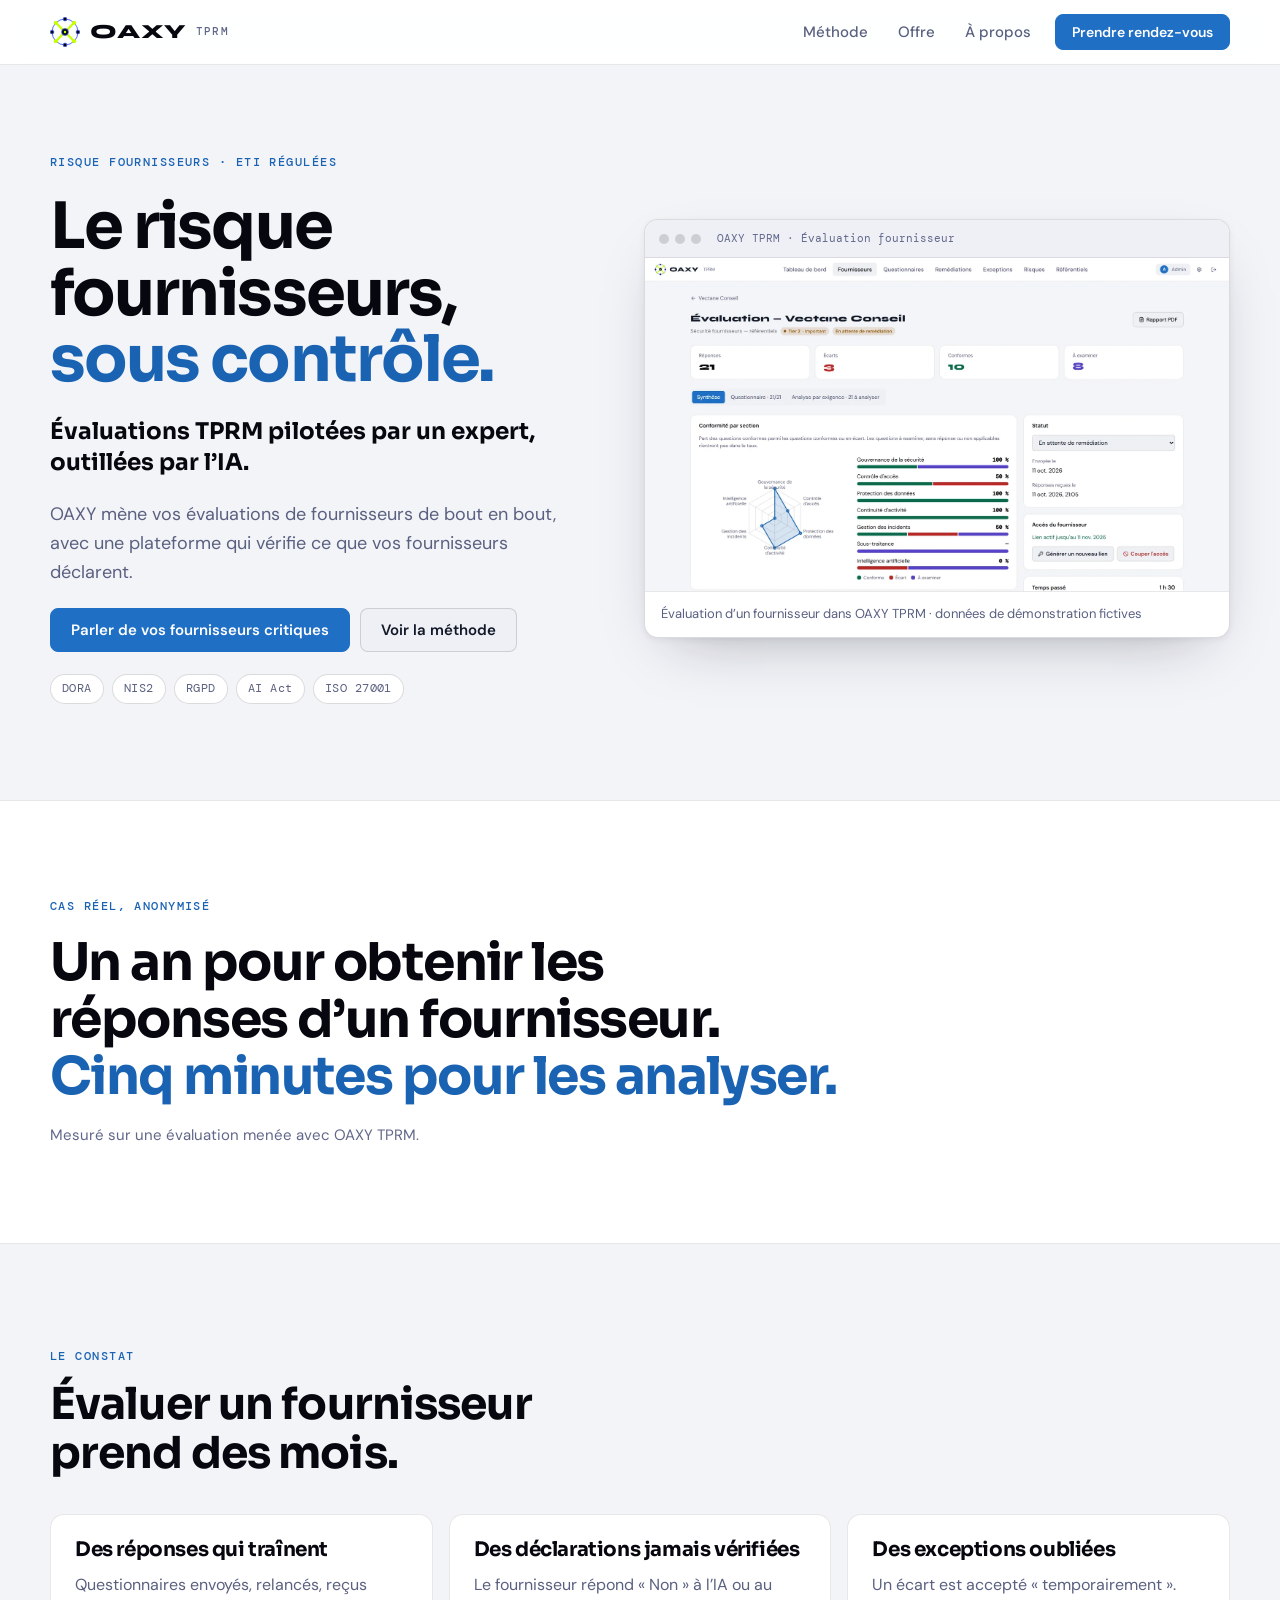
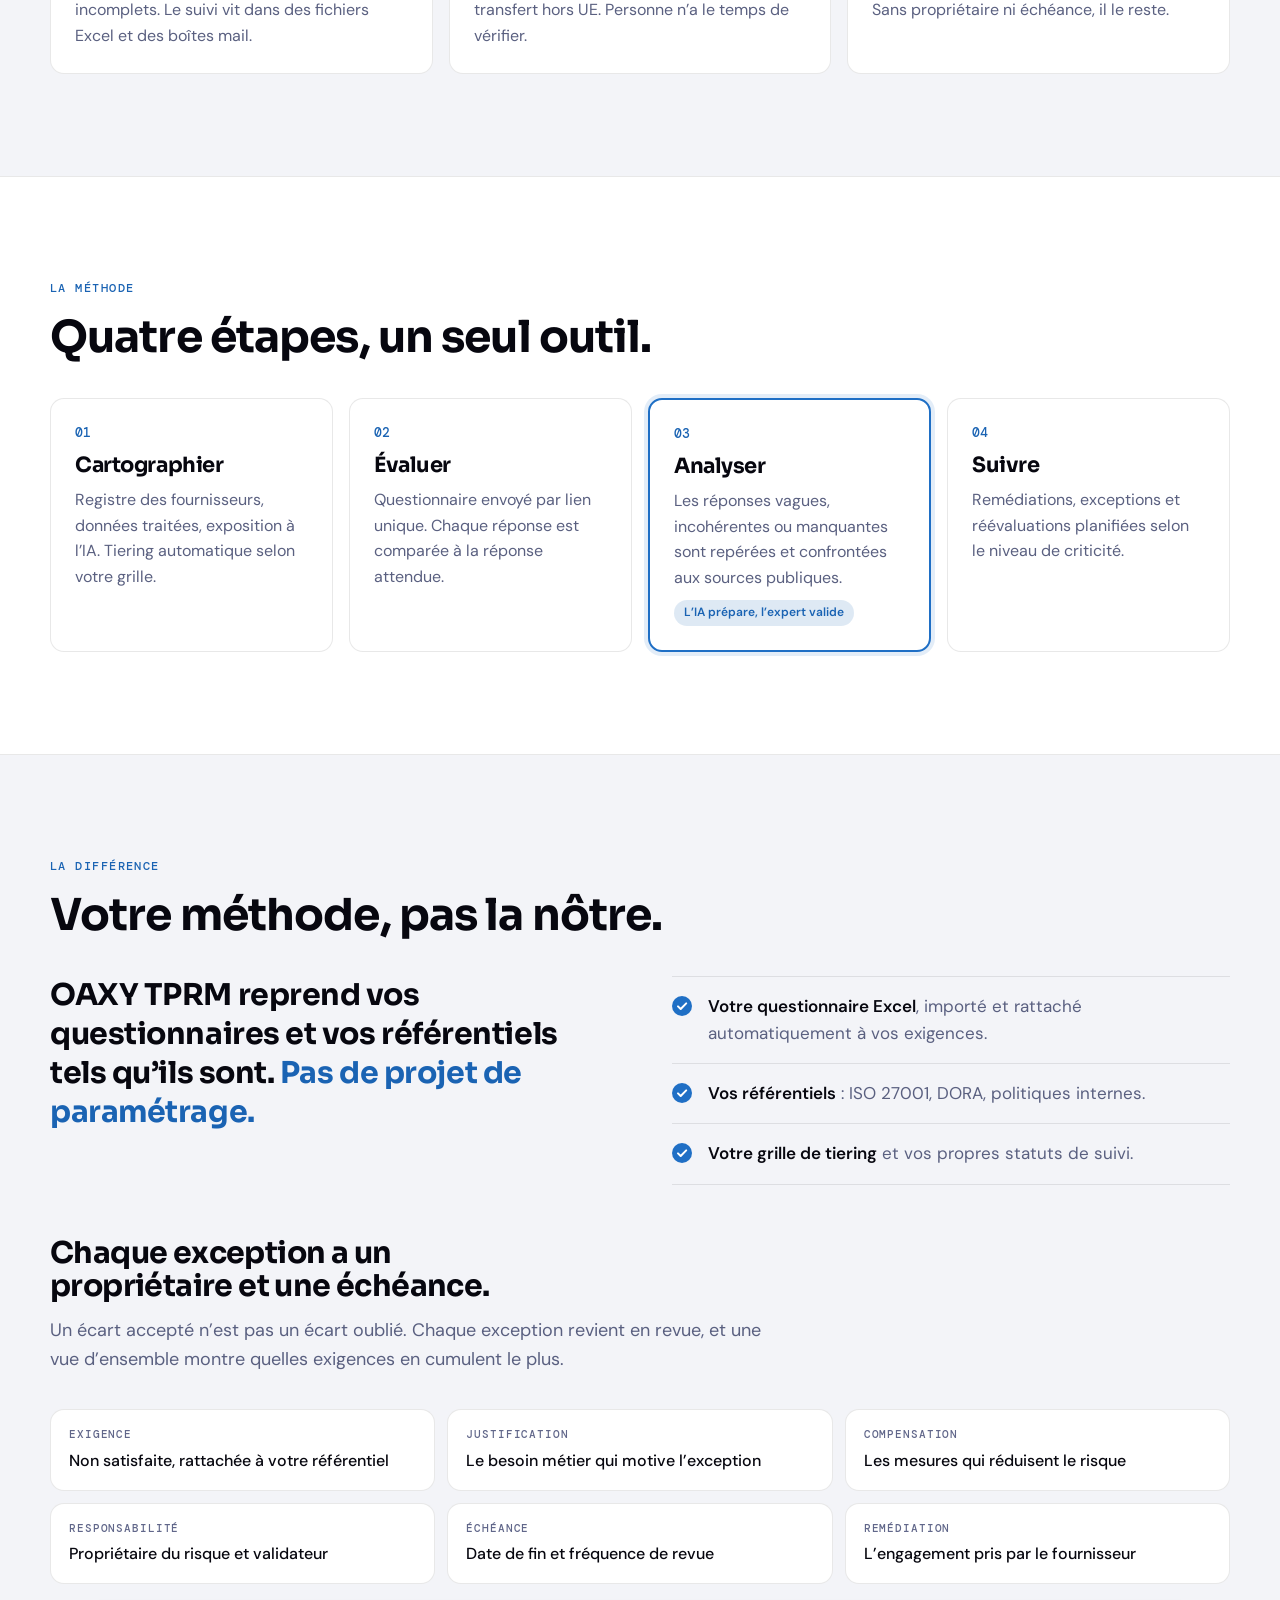
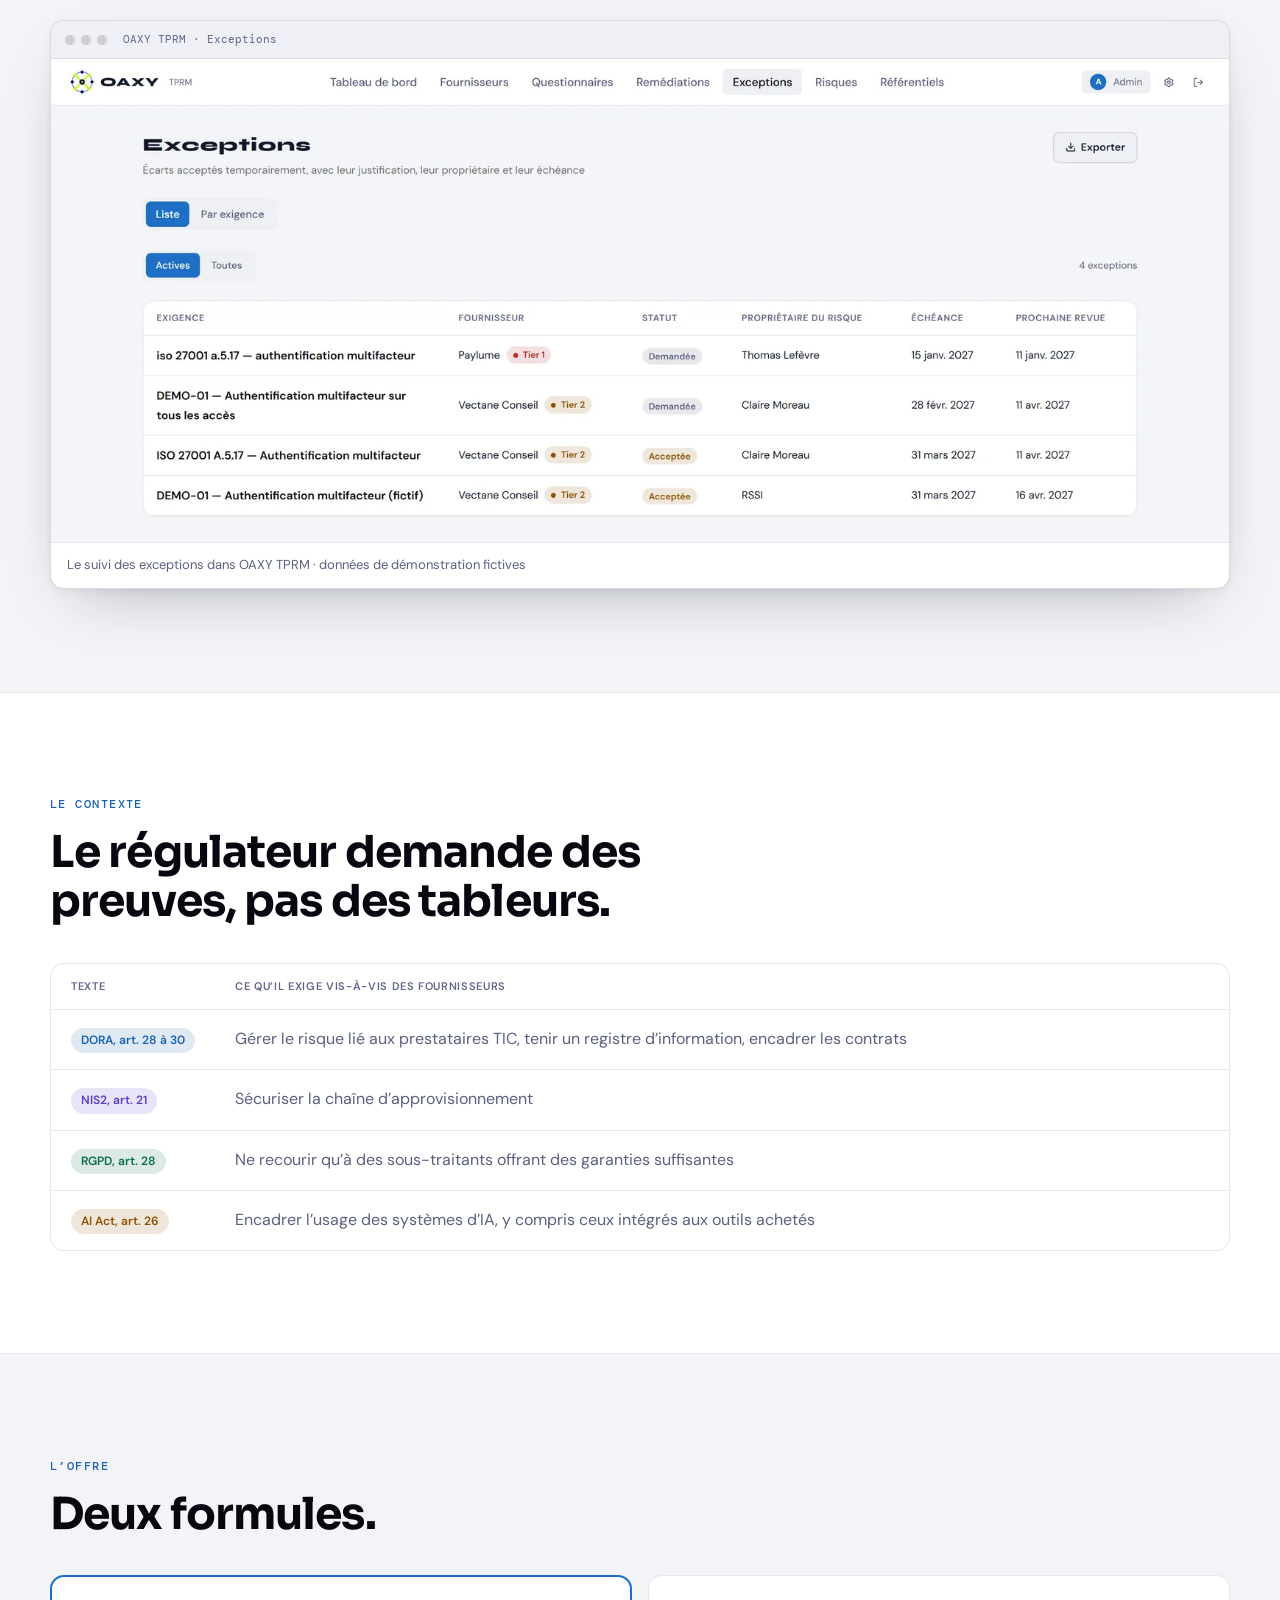
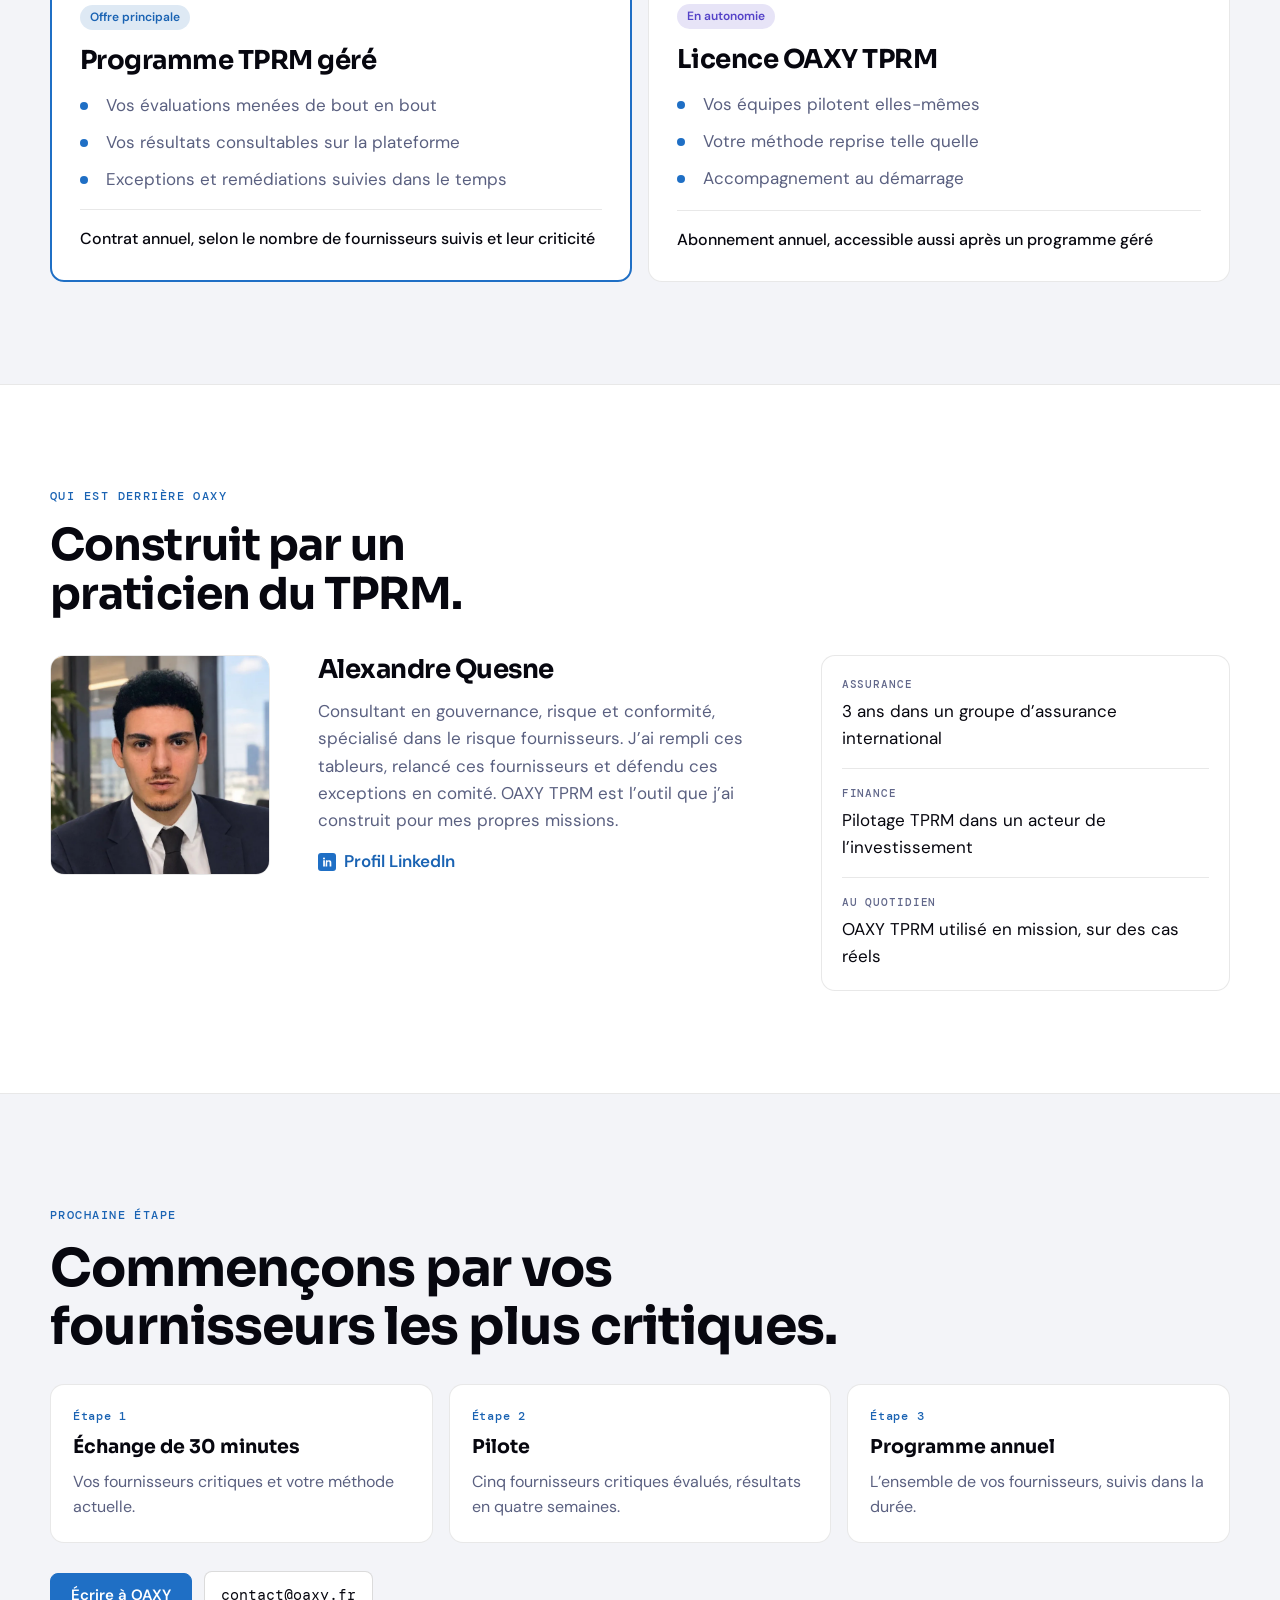
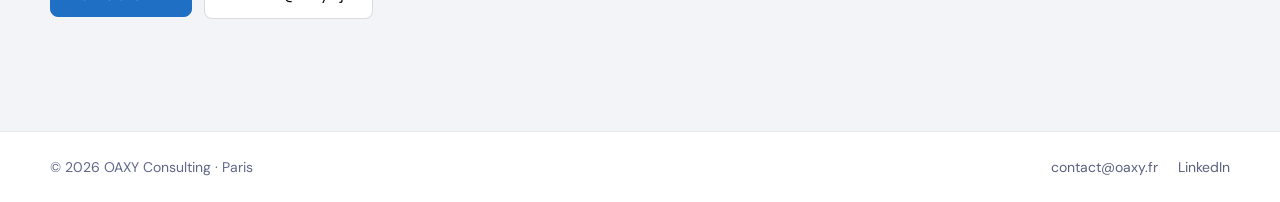
==== commit 82e022ed: "feat: landing page OAXY TPRM New page for OAXY TPRM in the light colours of the application (cards, " ====
--- a/index.html
+++ b/index.html
@@ -1,614 +1,455 @@
-<!DOCTYPE html>
+<!doctype html>
 <html lang="fr">
 <head>
-<meta charset="UTF-8">
-<meta name="viewport" content="width=device-width, initial-scale=1.0">
-<title>OAXY — AI Under Control</title>
-<meta name="description" content="OAXY gouverne l'usage IA de votre entreprise. Détection en temps réel, anonymisation automatique, preuve de conformité EU AI Act, RGPD, DORA. Déployé en moins d'une heure.">
+<meta charset="utf-8">
+<meta name="viewport" content="width=device-width, initial-scale=1, viewport-fit=cover">
+<title>OAXY TPRM — Le risque fournisseurs, sous contrôle</title>
+<meta name="description" content="OAXY mène vos évaluations de fournisseurs de bout en bout, avec une plateforme qui vérifie ce que vos fournisseurs déclarent. DORA, NIS2, RGPD, AI Act.">
+<link rel="canonical" href="https://oaxy.fr/">
+<meta property="og:type" content="website">
+<meta property="og:url" content="https://oaxy.fr/">
+<meta property="og:site_name" content="OAXY">
+<meta property="og:locale" content="fr_FR">
+<meta property="og:title" content="OAXY TPRM — Le risque fournisseurs, sous contrôle">
+<meta property="og:description" content="Évaluations TPRM pilotées par un expert, outillées par l’IA. Pour les ETI régulées.">
+<meta property="og:image" content="https://oaxy.fr/assets/og-image.png">
+<meta property="og:image:width" content="1200">
+<meta property="og:image:height" content="627">
+<meta property="og:image:alt" content="OAXY TPRM — Le risque fournisseurs, sous contrôle.">
+<meta name="twitter:card" content="summary_large_image">
+<meta name="twitter:title" content="OAXY TPRM — Le risque fournisseurs, sous contrôle">
+<meta name="twitter:description" content="Évaluations TPRM pilotées par un expert, outillées par l’IA. Pour les ETI régulées.">
+<meta name="twitter:image" content="https://oaxy.fr/assets/og-image.png">
+<meta name="theme-color" content="#FFFFFF">
+<link rel="icon" href="assets/favicon.svg" type="image/svg+xml">
+<link rel="icon" href="assets/favicon-32.png" sizes="32x32" type="image/png">
+<link rel="apple-touch-icon" href="assets/apple-touch-icon.png">
 <link rel="preconnect" href="https://fonts.googleapis.com">
-<link href="https://fonts.googleapis.com/css2?family=Syne:wght@400;700;800&family=Bricolage+Grotesque:opsz,wght@12..96,400;12..96,600;12..96,700;12..96,800&family=Space+Grotesk:wght@300;400;500;600;700&family=JetBrains+Mono:wght@400;500&display=swap" rel="stylesheet">
+<link rel="preconnect" href="https://fonts.gstatic.com" crossorigin>
+<link rel="stylesheet" href="https://fonts.googleapis.com/css2?family=Syne:wght@800&family=Sora:wght@700&family=DM+Sans:opsz,wght@9..40,400;9..40,500;9..40,600;9..40,700&family=DM+Mono:wght@400;500&display=swap">
 <style>
-*,*::before,*::after{box-sizing:border-box;margin:0;padding:0}
-:root{
-  --void:#07070F;--deep:#0E0E1C;--panel:#13131F;
-  --electric:#3D5AFE;--acid:#C6FF00;--arctic:#F0F0FF;
-  --slate:#8B8BA7;--muted:#5A6080;
-  --red:#E24B4A;--amber:#EF9F27;--green:#1D9E75;--purple:#7F77DD;
+/* Couleurs du mode clair de l'application OAXY TPRM (contrastes WCAG AA). */
+:root {
+  --page: #F3F4F8;
+  --card: #FFFFFF;
+  --input: #EEF0F5;
+  --text: #111827;
+  --text-primary: #07070F;
+  --text-secondary: #5A6080;
+  --text-muted: #61678A;
+  --border: rgba(0, 0, 0, 0.09);
+  --border-md: rgba(0, 0, 0, 0.14);
+  --accent: #1A63B3;
+  --accent-solid: #1F6FC5;
+  --danger: #B82827;
+  --warning: #8F5000;
+  --success: #0B6B4C;
+  --violet: #5442C8;
+  --radius-card: 14px;
+  --radius-control: 8px;
+  --f-logo: 'Syne', 'Arial Black', Arial, sans-serif;
+  --f-title: 'Sora', 'Helvetica Neue', Arial, sans-serif;
+  --f-body: 'DM Sans', 'Helvetica Neue', Arial, sans-serif;
+  --f-mono: 'DM Mono', 'Courier New', monospace;
+  --wrap: 1180px;
+  color-scheme: light;
 }
-html{scroll-behavior:smooth}
-body{background:var(--void);color:var(--arctic);font-family:'Space Grotesk',sans-serif;font-size:15px;line-height:1.6;overflow-x:hidden}
-
-nav{
-  position:fixed;top:16px;left:50%;transform:translateX(-50%);
-  width:calc(100% - 48px);max-width:1200px;z-index:100;
-  display:flex;align-items:center;justify-content:space-between;
-  padding:12px 20px;
-  background:rgba(7,7,15,0.8);
-  backdrop-filter:blur(32px) saturate(180%);
-  border:1px solid rgba(61,90,254,0.18);border-radius:14px;
-  box-shadow:0 8px 32px rgba(0,0,0,.4),inset 0 1px 0 rgba(255,255,255,.06);
+*, *::before, *::after { box-sizing: border-box; }
+html { scroll-behavior: smooth; -webkit-text-size-adjust: 100%; }
+body { margin: 0; background: var(--page); color: var(--text); font-family: var(--f-body); font-size: 17px; line-height: 1.6; -webkit-font-smoothing: antialiased; }
+img { max-width: 100%; display: block; }
+a { color: var(--accent); }
+:focus-visible { outline: 2px solid var(--accent-solid); outline-offset: 3px; border-radius: 4px; }
+h1, h2, h3 { font-family: var(--f-title); font-weight: 700; color: var(--text-primary); letter-spacing: -0.02em; line-height: 1.12; margin: 0; text-wrap: balance; }
+p { margin: 0; }
+.band { padding-left: max(16px, env(safe-area-inset-left, 0px)); padding-right: max(16px, env(safe-area-inset-right, 0px)); }
+.band--white { background: var(--card); border-top: 1px solid var(--border); border-bottom: 1px solid var(--border); }
+.wrap { max-width: var(--wrap); margin: 0 auto; }
+.section { padding-block: clamp(56px, 8vw, 104px); display: flex; flex-direction: column; gap: 36px; }
+.head { display: flex; flex-direction: column; gap: 14px; }
+.eyebrow { font-family: var(--f-mono); font-size: 12px; font-weight: 500; letter-spacing: 0.12em; text-transform: uppercase; color: var(--accent); }
+.h2 { font-size: clamp(28px, 3.8vw, 44px); max-width: 22ch; }
+.lead { color: var(--text-secondary); font-size: 18px; max-width: 62ch; }
+.card { background: var(--card); border: 1px solid var(--border); border-radius: var(--radius-card); }
+
+/* Boutons et badges : ceux de l'application */
+.btn { display: inline-flex; align-items: center; justify-content: center; gap: 8px; font-family: var(--f-body); font-weight: 600; font-size: 15px; line-height: 1.2; text-decoration: none; border-radius: var(--radius-control); padding: 12px 20px; border: 1px solid transparent; transition: opacity .15s ease; }
+.btn:hover { opacity: .9; }
+.btn--primary { background: var(--accent-solid); border-color: var(--accent-solid); color: #FFFFFF; }
+.btn--secondary { background: var(--input); border-color: var(--border-md); color: var(--text); }
+.badge { display: inline-flex; align-items: center; gap: 6px; padding: 3px 10px; border-radius: 999px; font-size: 12px; font-weight: 600; white-space: nowrap; background: color-mix(in srgb, var(--c) 14%, transparent); color: var(--c); }
+.badge--accent { --c: var(--accent); }
+.badge--danger { --c: var(--danger); }
+.badge--warning { --c: var(--warning); }
+.badge--success { --c: var(--success); }
+.badge--violet { --c: var(--violet); }
+
+/* Navigation */
+.nav { position: sticky; top: 0; z-index: 10; background: rgba(255, 255, 255, 0.92); backdrop-filter: blur(10px); -webkit-backdrop-filter: blur(10px); border-bottom: 1px solid var(--border); }
+.nav .wrap { display: flex; align-items: center; justify-content: space-between; gap: 20px; padding-block: 12px; }
+.brand { display: inline-flex; align-items: center; gap: 10px; text-decoration: none; color: var(--text-primary); }
+.brand img { width: 30px; height: 30px; }
+.wordmark { font-family: var(--f-logo); font-weight: 800; font-size: 20px; letter-spacing: 0.04em; line-height: 1; }
+.wordmark-tag { font-family: var(--f-mono); font-size: 11px; font-weight: 500; letter-spacing: 0.1em; color: var(--text-muted); }
+.nav-links { display: flex; align-items: center; gap: 6px; }
+.nav-links a:not(.btn) { color: var(--text-secondary); text-decoration: none; font-size: 15px; font-weight: 500; padding: 8px 12px; border-radius: var(--radius-control); }
+.nav-links a:not(.btn):hover { background: var(--input); color: var(--text-primary); }
+.nav .btn { padding: 9px 16px; font-size: 14px; margin-left: 6px; }
+
+/* Hero */
+.hero { padding-block: clamp(48px, 7vw, 88px) clamp(56px, 8vw, 96px); display: grid; grid-template-columns: minmax(0, 0.95fr) minmax(0, 1.05fr); gap: clamp(32px, 5vw, 64px); align-items: center; }
+.hero > * { min-width: 0; }
+.hero-copy { display: flex; flex-direction: column; gap: 22px; }
+.hero h1 { font-size: clamp(38px, 5.4vw, 64px); letter-spacing: -0.03em; line-height: 1.04; }
+.hero h1 em { font-style: normal; color: var(--accent); }
+.subtitle { font-family: var(--f-title); font-weight: 700; font-size: clamp(19px, 2vw, 23px); line-height: 1.35; color: var(--text-primary); max-width: 34ch; }
+.ctas { display: flex; flex-wrap: wrap; gap: 10px; }
+.regs { display: flex; flex-wrap: wrap; gap: 8px; }
+.regs span { font-family: var(--f-mono); font-size: 12px; letter-spacing: 0.04em; color: var(--text-secondary); background: var(--card); border: 1px solid var(--border-md); border-radius: 999px; padding: 4px 11px; }
+
+/* Capture de l'application dans une fenêtre */
+.shot { margin: 0; background: var(--card); border: 1px solid var(--border-md); border-radius: var(--radius-card); overflow: hidden; box-shadow: 0 24px 60px -28px rgba(17, 24, 39, 0.35), 0 2px 6px rgba(17, 24, 39, 0.06); }
+.shot-bar { display: flex; align-items: center; gap: 6px; padding: 10px 14px; background: var(--input); border-bottom: 1px solid var(--border); }
+.shot-bar i { width: 10px; height: 10px; border-radius: 999px; background: var(--border-md); }
+.shot-bar span { margin-left: 10px; font-family: var(--f-mono); font-size: 11px; color: var(--text-muted); white-space: nowrap; overflow: hidden; text-overflow: ellipsis; }
+.shot img { width: 100%; height: auto; }
+.shot figcaption { padding: 12px 16px; font-size: 13px; color: var(--text-secondary); border-top: 1px solid var(--border); }
+
+/* Cas réel */
+.statement { padding-block: clamp(56px, 8vw, 96px); display: flex; flex-direction: column; gap: 18px; }
+.statement .big { font-family: var(--f-title); font-weight: 700; font-size: clamp(28px, 4.4vw, 52px); line-height: 1.1; letter-spacing: -0.03em; color: var(--text-primary); max-width: 24ch; text-wrap: balance; }
+.statement .big span { color: var(--accent); }
+.statement .note { color: var(--text-muted); font-size: 15px; }
+
+/* Constat */
+.trio { display: grid; grid-template-columns: repeat(3, minmax(0, 1fr)); gap: 16px; }
+.trio .card { padding: 24px; display: flex; flex-direction: column; gap: 10px; }
+.trio h3 { font-size: 20px; }
+.trio p { color: var(--text-secondary); font-size: 16px; }
+
+/* Méthode */
+.steps { list-style: none; margin: 0; padding: 0; display: grid; grid-template-columns: repeat(4, minmax(0, 1fr)); gap: 16px; counter-reset: step; }
+.steps li { counter-increment: step; padding: 24px; display: flex; flex-direction: column; gap: 10px; }
+.steps li::before { content: "0" counter(step); font-family: var(--f-mono); font-size: 13px; font-weight: 500; color: var(--accent); }
+.steps h3 { font-size: 21px; }
+.steps p { color: var(--text-secondary); font-size: 16px; }
+.steps li.key { border: 2px solid var(--accent-solid); box-shadow: 0 0 0 4px color-mix(in srgb, var(--accent-solid) 12%, transparent); }
+.steps li.key .badge { align-self: flex-start; margin-top: auto; white-space: normal; }
+
+/* Différence */
+.split { display: grid; grid-template-columns: minmax(0, 1fr) minmax(0, 1fr); gap: clamp(28px, 5vw, 72px); align-items: start; }
+.claim { font-family: var(--f-title); font-weight: 700; font-size: clamp(22px, 2.6vw, 30px); line-height: 1.3; letter-spacing: -0.015em; color: var(--text-primary); }
+.claim span { color: var(--accent); }
+.checks { list-style: none; margin: 0; padding: 0; }
+.checks li { display: grid; grid-template-columns: 22px minmax(0, 1fr); gap: 14px; padding: 16px 0; border-top: 1px solid var(--border); }
+.checks li:last-child { border-bottom: 1px solid var(--border); }
+.checks svg { width: 20px; height: 20px; margin-top: 3px; }
+.checks p { color: var(--text-secondary); }
+.checks b { color: var(--text-primary); font-weight: 600; }
+
+/* Exceptions */
+.sub { display: flex; flex-direction: column; gap: 12px; margin-top: 16px; }
+.sub h3 { font-size: clamp(22px, 2.6vw, 30px); max-width: 28ch; }
+.fields { display: grid; grid-template-columns: repeat(3, minmax(0, 1fr)); gap: 12px; }
+.field { padding: 16px 18px; display: flex; flex-direction: column; gap: 4px; }
+.field span { font-family: var(--f-mono); font-size: 11px; font-weight: 500; letter-spacing: 0.08em; text-transform: uppercase; color: var(--text-muted); }
+.field p { font-weight: 500; color: var(--text-primary); font-size: 16px; }
+
+/* Tableau : celui de l'application */
+.table-card { overflow-x: auto; }
+.table { width: 100%; border-collapse: collapse; }
+.table th { text-align: left; font-size: 11px; font-weight: 600; letter-spacing: 0.06em; text-transform: uppercase; color: var(--text-muted); padding: 14px 20px; border-bottom: 1px solid var(--border); }
+.table td { padding: 16px 20px; border-bottom: 1px solid var(--border); vertical-align: top; color: var(--text-secondary); font-size: 16px; }
+.table tr:last-child td { border-bottom: none; }
+.table td:first-child { white-space: nowrap; width: 1%; }
+
+/* Offre */
+.offers { display: grid; grid-template-columns: repeat(2, minmax(0, 1fr)); gap: 16px; }
+.offer { padding: 28px; display: flex; flex-direction: column; gap: 16px; }
+.offer--main { border: 2px solid var(--accent-solid); }
+.offer .badge { align-self: flex-start; }
+.offer h3 { font-size: 26px; }
+.offer ul { margin: 0; padding: 0; list-style: none; display: flex; flex-direction: column; gap: 10px; }
+.offer li { display: grid; grid-template-columns: 16px minmax(0, 1fr); gap: 10px; color: var(--text-secondary); }
+.offer li::before { content: ""; width: 8px; height: 8px; margin-top: 10px; border-radius: 999px; background: var(--accent-solid); }
+.offer .terms { margin-top: auto; padding-top: 16px; border-top: 1px solid var(--border); font-weight: 500; color: var(--text-primary); font-size: 16px; }
+
+/* À propos */
+.about { display: grid; grid-template-columns: 220px minmax(0, 1fr) minmax(0, 0.9fr); gap: clamp(24px, 4vw, 48px); align-items: start; }
+.portrait { width: 100%; height: auto; aspect-ratio: 1 / 1; object-fit: cover; border-radius: var(--radius-card); border: 1px solid var(--border); }
+.about-copy { display: flex; flex-direction: column; gap: 14px; }
+.about-copy h3 { font-size: 26px; }
+.about-copy p { color: var(--text-secondary); max-width: 54ch; }
+.linkedin { display: inline-flex; align-items: center; gap: 8px; font-weight: 600; text-decoration: none; width: fit-content; }
+.linkedin:hover { text-decoration: underline; }
+.linkedin svg { width: 18px; height: 18px; }
+.facts { padding: 4px 20px; }
+.facts div { padding: 16px 0; display: flex; flex-direction: column; gap: 4px; }
+.facts div + div { border-top: 1px solid var(--border); }
+.facts span { font-family: var(--f-mono); font-size: 11px; font-weight: 500; letter-spacing: 0.08em; text-transform: uppercase; color: var(--text-muted); }
+.facts p { color: var(--text-primary); }
+
+/* Prochaine étape */
+.final { padding-block: clamp(64px, 9vw, 112px); display: flex; flex-direction: column; gap: 28px; }
+.final h2 { font-size: clamp(30px, 4.4vw, 52px); max-width: 20ch; }
+.pilot { display: grid; grid-template-columns: repeat(3, minmax(0, 1fr)); gap: 16px; }
+.pilot .card { padding: 22px; display: flex; flex-direction: column; gap: 6px; }
+.pilot span { font-family: var(--f-mono); font-size: 12px; font-weight: 500; color: var(--accent); letter-spacing: 0.06em; }
+.pilot b { font-family: var(--f-title); font-size: 19px; color: var(--text-primary); }
+.pilot p { color: var(--text-secondary); font-size: 16px; }
+.contact { display: flex; flex-wrap: wrap; gap: 12px; align-items: center; }
+.contact .address { font-family: var(--f-mono); font-size: 15px; color: var(--text-primary); text-decoration: none; background: var(--card); border: 1px solid var(--border-md); border-radius: var(--radius-control); padding: 11px 16px; }
+.contact .address:hover { border-color: var(--accent); }
+
+/* Pied de page */
+.footer { background: var(--card); border-top: 1px solid var(--border); }
+.footer .wrap { display: flex; justify-content: space-between; align-items: center; flex-wrap: wrap; gap: 12px 24px; padding-block: 24px; color: var(--text-muted); font-size: 14px; }
+.footer nav { display: flex; flex-wrap: wrap; gap: 8px 20px; }
+.footer a { color: var(--text-secondary); text-decoration: none; }
+.footer a:hover { color: var(--accent); text-decoration: underline; }
+
+@media (max-width: 980px) {
+  .hero, .split { grid-template-columns: minmax(0, 1fr); }
+  .steps { grid-template-columns: repeat(2, minmax(0, 1fr)); }
+  .fields { grid-template-columns: repeat(2, minmax(0, 1fr)); }
+  .about { grid-template-columns: 180px minmax(0, 1fr); }
+  .about .facts { grid-column: 1 / -1; }
+  .nav-links a:not(.btn) { display: none; }
 }
-.nav-logo{display:flex;align-items:center;gap:10px;text-decoration:none}
-.nav-logomark{width:32px;height:32px;border-radius:7px;overflow:hidden;flex-shrink:0}
-.nav-logomark img{width:32px;height:32px;object-fit:cover;border-radius:7px;display:block}
-.nav-wordmark{font-family:'Syne',sans-serif;font-weight:800;font-size:18px;color:var(--arctic);letter-spacing:-.02em}
-.nav-wordmark span{color:var(--acid)}
-.nav-links{display:flex;gap:28px;align-items:center}
-.nav-links a{color:var(--slate);text-decoration:none;font-size:13px;font-weight:500;transition:color .2s}
-.nav-links a:hover{color:var(--arctic)}
-.nav-cta{background:var(--electric);color:#fff;padding:9px 22px;border-radius:8px;font-family:'Bricolage Grotesque',sans-serif;font-weight:700;font-size:13px;text-decoration:none;transition:all .2s;box-shadow:0 0 20px rgba(61,90,254,.3)}
-.nav-cta:hover{box-shadow:0 0 30px rgba(61,90,254,.55);transform:translateY(-1px)}
-
-.hero{
-  min-height:100vh;display:grid;grid-template-columns:1fr 1fr;gap:48px;
-  align-items:center;padding:140px 48px 80px;
-  max-width:1400px;margin:0 auto;position:relative;
+@media (max-width: 640px) {
+  body { font-size: 16px; }
+  .trio, .steps, .fields, .offers, .pilot { grid-template-columns: minmax(0, 1fr); }
+  .about { grid-template-columns: minmax(0, 1fr); }
+  .portrait { max-width: 200px; }
+  .offer { padding: 22px; }
+  .nav .btn { padding: 8px 12px; font-size: 13px; }
+  .wordmark-tag { display: none; }
+  /* Tableau en pile : le texte, puis ce qu'il exige */
+  .table thead { display: none; }
+  .table tr { display: block; padding: 14px 16px; border-bottom: 1px solid var(--border); }
+  .table tr:last-child { border-bottom: none; }
+  .table td { display: block; padding: 0; border: none; width: auto; }
+  .table td:first-child { margin-bottom: 8px; }
 }
-.hero-bg{position:fixed;inset:0;pointer-events:none;z-index:0;
-  background:radial-gradient(ellipse 60% 50% at 70% 40%,rgba(61,90,254,.14),transparent),
-    radial-gradient(ellipse 40% 40% at 20% 70%,rgba(198,255,0,.06),transparent)}
-.hero-grid{position:fixed;inset:0;pointer-events:none;z-index:0;
-  background-image:linear-gradient(rgba(61,90,254,.04) 1px,transparent 1px),linear-gradient(90deg,rgba(61,90,254,.04) 1px,transparent 1px);
-  background-size:72px 72px;
-  mask-image:radial-gradient(ellipse 80% 80% at 50% 40%,black,transparent)}
-.hero-left{position:relative;z-index:1}
-.hero-right{position:relative;z-index:1;display:flex;flex-direction:column;gap:16px}
-
-.hero-badge{display:inline-flex;align-items:center;gap:8px;background:rgba(198,255,0,.07);border:1px solid rgba(198,255,0,.2);color:var(--acid);font-size:11px;font-weight:500;letter-spacing:.12em;text-transform:uppercase;padding:6px 14px;border-radius:24px;margin-bottom:24px;font-family:'JetBrains Mono',monospace}
-.hero-badge-dot{width:6px;height:6px;border-radius:50%;background:var(--acid);animation:pulse 2s infinite;flex-shrink:0}
-@keyframes pulse{0%,100%{opacity:1;box-shadow:0 0 0 0 rgba(198,255,0,.4)}50%{opacity:.6;box-shadow:0 0 0 6px rgba(198,255,0,0)}}
-
-.hero-title{font-family:'Bricolage Grotesque',sans-serif;font-weight:800;font-size:clamp(48px,5.5vw,80px);letter-spacing:-.04em;line-height:.92;margin-bottom:22px}
-.hero-title .line2{background:linear-gradient(135deg,var(--acid) 0%,#a8ff00 100%);-webkit-background-clip:text;-webkit-text-fill-color:transparent;background-clip:text}
-.hero-sub{font-size:17px;color:var(--slate);line-height:1.72;max-width:480px;margin-bottom:36px}
-.hero-actions{display:flex;gap:12px;flex-wrap:wrap}
-.btn-primary{display:inline-flex;align-items:center;gap:8px;background:var(--electric);color:#fff;padding:13px 26px;border-radius:10px;font-family:'Bricolage Grotesque',sans-serif;font-weight:700;font-size:14px;text-decoration:none;transition:all .25s;box-shadow:0 4px 24px rgba(61,90,254,.4),inset 0 1px 0 rgba(255,255,255,.15)}
-.btn-primary:hover{transform:translateY(-2px);box-shadow:0 8px 32px rgba(61,90,254,.55)}
-.btn-secondary{display:inline-flex;align-items:center;gap:8px;background:rgba(255,255,255,.05);color:var(--arctic);padding:13px 26px;border-radius:10px;font-family:'Bricolage Grotesque',sans-serif;font-weight:600;font-size:14px;text-decoration:none;transition:all .25s;border:1px solid rgba(255,255,255,.1);backdrop-filter:blur(12px)}
-.btn-secondary:hover{background:rgba(255,255,255,.09);border-color:rgba(255,255,255,.2)}
-
-.hero-platforms{margin-top:36px;display:flex;align-items:center;gap:8px;flex-wrap:wrap}
-.hero-platforms span{font-size:11px;color:var(--muted);font-weight:500;letter-spacing:.06em;text-transform:uppercase}
-.plat-pill{display:inline-flex;align-items:center;justify-content:center;gap:5px;font-size:11px;padding:5px 12px;border-radius:20px;font-weight:600;border:1px solid;letter-spacing:.04em;font-family:'JetBrains Mono',monospace;background:rgba(255,255,255,.03)}
-.plat-pill img{width:13px;height:13px;border-radius:2px;flex-shrink:0;display:block}
-
-.hero-dashboard{background:rgba(13,13,25,.9);backdrop-filter:blur(20px);border:1px solid rgba(61,90,254,.2);border-radius:16px;overflow:hidden;box-shadow:0 32px 80px rgba(0,0,0,.6),inset 0 1px 0 rgba(255,255,255,.06)}
-.mock-nav{background:var(--panel);padding:10px 16px;display:flex;align-items:center;justify-content:space-between;border-bottom:1px solid rgba(255,255,255,.06)}
-.mock-nav-logo{display:flex;align-items:center;gap:6px}
-.mock-logo-img{width:18px;height:18px;border-radius:4px;overflow:hidden;flex-shrink:0}
-.mock-logo-img img{width:18px;height:18px;object-fit:cover;border-radius:4px;display:block}
-.mock-nav-name{font-size:11px;font-weight:700;color:var(--arctic);font-family:'Syne',sans-serif}
-.mock-tabs{display:flex;gap:2px}
-.mock-tab{font-size:9px;padding:3px 9px;border-radius:4px;color:var(--muted)}
-.mock-tab.active{background:rgba(61,90,254,.15);color:var(--electric)}
-.mock-alert{background:rgba(226,75,74,.08);border-bottom:1px solid rgba(226,75,74,.2);padding:7px 16px;font-size:9px;color:var(--red)}
-.mock-kpis{display:grid;grid-template-columns:repeat(4,1fr);gap:6px;padding:10px 12px}
-.mock-kpi{background:var(--panel);border-radius:7px;padding:9px 10px;border:1px solid rgba(255,255,255,.05)}
-.mock-kpi-val{font-size:17px;font-weight:800;font-family:'Bricolage Grotesque',sans-serif}
-.mock-kpi-lbl{font-size:8px;color:var(--slate);margin-top:2px;text-transform:uppercase;letter-spacing:.06em}
-.mock-body{padding:10px 12px;display:grid;grid-template-columns:1fr 1fr;gap:8px}
-.mock-card{background:var(--panel);border-radius:7px;padding:10px;border:1px solid rgba(255,255,255,.05)}
-.mock-card-title{font-size:9px;color:var(--slate);margin-bottom:7px;font-weight:600;text-transform:uppercase;letter-spacing:.08em}
-.mock-bar-row{display:flex;align-items:center;gap:5px;margin-bottom:5px}
-.mock-bar-label{display:flex;align-items:center;gap:4px;font-size:8px;color:var(--slate);min-width:55px}
-.mock-bar-label img{width:11px;height:11px;border-radius:2px}
-.mock-bar-bg{flex:1;height:3px;background:rgba(255,255,255,.08);border-radius:2px;overflow:hidden}
-.mock-bar-fill{height:3px;border-radius:2px}
-.mock-bar-val{font-size:8px;color:var(--arctic);font-weight:600;min-width:18px;text-align:right}
-.mock-inc{display:flex;align-items:flex-start;gap:5px;margin-bottom:7px}
-.mock-inc-dot{width:5px;height:5px;border-radius:50%;margin-top:3px;flex-shrink:0}
-.mock-inc-txt{font-size:8px;color:var(--slate);line-height:1.4;flex:1}
-.mock-inc-time{font-size:7px;color:var(--muted);flex-shrink:0}
-
-.hero-modal{background:rgba(26,26,26,.95);backdrop-filter:blur(20px);border:1px solid rgba(226,75,74,.3);border-radius:14px;padding:16px;box-shadow:0 16px 48px rgba(0,0,0,.5)}
-.modal-hdr{display:flex;align-items:center;gap:8px;margin-bottom:12px}
-.modal-icon{width:28px;height:28px;background:rgba(226,75,74,.15);border-radius:7px;display:flex;align-items:center;justify-content:center;font-size:13px;flex-shrink:0}
-.modal-title-txt{font-size:13px;font-weight:700;color:var(--arctic);font-family:'Bricolage Grotesque',sans-serif}
-.modal-oaxy-badge{margin-left:auto;font-size:9px;background:rgba(61,90,254,.15);color:var(--electric);padding:2px 8px;border-radius:10px;font-family:'JetBrains Mono',monospace;border:1px solid rgba(61,90,254,.25)}
-.modal-item{border-radius:8px;padding:9px 11px;display:flex;align-items:center;gap:8px;margin-bottom:7px;border:1px solid}
-.modal-cb{width:15px;height:15px;border-radius:3px;display:flex;align-items:center;justify-content:center;color:#fff;font-size:9px;font-weight:700;flex-shrink:0}
-.modal-item-info{flex:1}
-.modal-item-type{font-size:11px;font-weight:600;color:var(--arctic)}
-.modal-item-val{font-size:10px;color:var(--slate);font-family:'JetBrains Mono',monospace}
-.modal-item-badge{font-size:9px;padding:2px 7px;border-radius:10px;font-weight:600;flex-shrink:0}
-.modal-preview{background:rgba(255,255,255,.04);border-radius:7px;padding:9px 11px;margin-bottom:11px;font-size:10px;color:var(--slate);line-height:1.65;font-family:'JetBrains Mono',monospace}
-.modal-mask{background:rgba(61,90,254,.2);color:var(--electric);border-radius:3px;padding:0 4px;font-weight:600}
-.modal-btns{display:flex;gap:8px}
-.modal-btn-p{flex:2;background:var(--electric);color:#fff;border:none;border-radius:7px;padding:9px;font-size:12px;font-weight:700;cursor:pointer;text-align:center;font-family:'Bricolage Grotesque',sans-serif}
-.modal-btn-s{flex:1;background:rgba(255,255,255,.06);color:var(--slate);border:1px solid rgba(255,255,255,.1);border-radius:7px;padding:9px;font-size:11px;cursor:pointer;text-align:center}
-
-.stats-section{padding:0 48px 80px;display:flex;justify-content:center}
-.stats-glass{width:100%;max-width:1200px;background:rgba(14,14,28,.7);backdrop-filter:blur(24px);border:1px solid rgba(61,90,254,.15);border-radius:16px;padding:40px 60px;display:flex;justify-content:space-around;flex-wrap:wrap;gap:32px;box-shadow:0 8px 40px rgba(0,0,0,.3),inset 0 1px 0 rgba(255,255,255,.06)}
-.stat{text-align:center}
-.stat-val{font-family:'Bricolage Grotesque',sans-serif;font-weight:800;font-size:44px;letter-spacing:-.04em;display:block;line-height:1;margin-bottom:6px}
-.stat-label{font-size:12px;color:var(--slate);font-weight:500;letter-spacing:.04em;text-transform:uppercase}
-
-.section{padding:96px 48px;max-width:1200px;margin:0 auto}
-.section-label{font-size:11px;font-weight:600;letter-spacing:.2em;text-transform:uppercase;color:var(--electric);margin-bottom:14px;font-family:'JetBrains Mono',monospace}
-.section-title{font-family:'Bricolage Grotesque',sans-serif;font-weight:800;font-size:clamp(30px,4vw,52px);letter-spacing:-.03em;line-height:1.05;margin-bottom:16px}
-.section-sub{font-size:16px;color:var(--slate);max-width:600px;line-height:1.75}
-.section-divider{height:1px;background:linear-gradient(90deg,transparent,rgba(61,90,254,.25),rgba(198,255,0,.08),transparent);margin:0 48px}
-
-.problem-grid{display:grid;grid-template-columns:repeat(3,1fr);gap:16px;margin-top:52px}
-.problem-card{background:rgba(14,14,28,.8);backdrop-filter:blur(20px);border:1px solid rgba(255,255,255,.07);border-radius:16px;padding:36px 28px;transition:all .25s;position:relative;overflow:hidden}
-.problem-card::before{content:'';position:absolute;top:0;left:0;right:0;height:2px;background:linear-gradient(90deg,transparent,currentColor,transparent);opacity:.5}
-.problem-card:hover{transform:translateY(-4px);border-color:rgba(255,255,255,.14)}
-.problem-num{font-family:'Bricolage Grotesque',sans-serif;font-weight:800;font-size:56px;letter-spacing:-.05em;display:block;margin-bottom:14px;line-height:1}
-.problem-title{font-family:'Bricolage Grotesque',sans-serif;font-weight:700;font-size:17px;margin-bottom:10px;color:var(--arctic)}
-.problem-desc{font-size:13px;color:var(--slate);line-height:1.75}
-
-/* DETECTION TYPES */
-.detection-grid{display:grid;grid-template-columns:repeat(4,1fr);gap:12px;margin-top:48px}
-.detection-card{background:rgba(13,13,25,.8);border:1px solid rgba(255,255,255,.07);border-radius:12px;padding:20px;transition:all .25s}
-.detection-card:hover{transform:translateY(-3px);border-color:rgba(61,90,254,.25)}
-.detection-cat{font-size:10px;font-weight:600;letter-spacing:.14em;text-transform:uppercase;margin-bottom:12px;font-family:'JetBrains Mono',monospace}
-.detection-items{display:flex;flex-direction:column;gap:6px}
-.detection-item{display:flex;align-items:center;justify-content:space-between;font-size:12px;color:var(--slate)}
-.detection-badge{font-size:9px;padding:2px 6px;border-radius:8px;font-weight:600;font-family:'JetBrains Mono',monospace}
-
-.steps{margin-top:52px;position:relative;padding-left:0}
-.steps-line{position:absolute;left:27px;top:28px;bottom:28px;width:2px;background:linear-gradient(180deg,var(--electric),var(--purple) 50%,var(--green));border-radius:2px}
-.step{display:flex;gap:28px;margin-bottom:40px;position:relative;align-items:flex-start}
-.step-num{width:56px;height:56px;border-radius:50%;flex-shrink:0;display:flex;align-items:center;justify-content:center;font-family:'Bricolage Grotesque',sans-serif;font-weight:800;font-size:18px;color:#fff;position:relative;z-index:1}
-.step-content{padding-top:10px}
-.step-title{font-family:'Bricolage Grotesque',sans-serif;font-weight:700;font-size:18px;margin-bottom:7px}
-.step-desc{font-size:14px;color:var(--slate);line-height:1.75;max-width:560px}
-.step-tag{display:inline-block;font-size:10px;font-family:'JetBrains Mono',monospace;color:var(--acid);background:rgba(198,255,0,.08);border:1px solid rgba(198,255,0,.2);padding:2px 8px;border-radius:10px;margin-top:8px}
-
-.features-grid{display:grid;grid-template-columns:repeat(3,1fr);gap:14px;margin-top:52px}
-.feature-card{background:rgba(13,13,25,.7);backdrop-filter:blur(20px);border:1px solid rgba(255,255,255,.07);border-radius:14px;padding:28px;transition:all .25s;position:relative;overflow:hidden}
-.feature-card:hover{border-color:rgba(61,90,254,.3);transform:translateY(-3px)}
-.feature-icon{width:42px;height:42px;border-radius:10px;display:flex;align-items:center;justify-content:center;font-size:19px;margin-bottom:16px;border:1px solid rgba(255,255,255,.08)}
-.feature-title{font-family:'Bricolage Grotesque',sans-serif;font-weight:700;font-size:15px;margin-bottom:8px}
-.feature-desc{font-size:13px;color:var(--slate);line-height:1.7}
-
-/* VARONIS FEATURES */
-.varonis-grid{display:grid;grid-template-columns:repeat(2,1fr);gap:16px;margin-top:48px}
-.varonis-card{background:rgba(13,13,25,.8);border:1px solid rgba(255,255,255,.07);border-radius:14px;padding:28px;display:flex;gap:20px;align-items:flex-start;transition:all .25s}
-.varonis-card:hover{border-color:rgba(61,90,254,.25);transform:translateY(-2px)}
-.varonis-icon{width:48px;height:48px;border-radius:12px;display:flex;align-items:center;justify-content:center;font-size:22px;flex-shrink:0}
-.varonis-title{font-family:'Bricolage Grotesque',sans-serif;font-weight:700;font-size:15px;margin-bottom:8px}
-.varonis-desc{font-size:13px;color:var(--slate);line-height:1.7}
-
-.compliance-wrap{background:var(--deep);padding:96px 0}
-.compliance-inner{max-width:1200px;margin:0 auto;padding:0 48px}
-.frameworks-grid{display:grid;grid-template-columns:repeat(5,1fr);gap:10px;margin-top:48px}
-.fw-card{background:rgba(13,13,25,.8);backdrop-filter:blur(16px);border:1px solid rgba(255,255,255,.07);border-radius:14px;padding:22px 16px;text-align:center;transition:all .25s}
-.fw-card:hover{transform:translateY(-4px)}
-.fw-name{font-family:'Bricolage Grotesque',sans-serif;font-weight:700;font-size:14px;margin-bottom:5px}
-.fw-region{font-size:10px;color:var(--muted);letter-spacing:.06em;text-transform:uppercase;margin-bottom:14px;font-family:'JetBrains Mono',monospace}
-.fw-score{font-family:'Bricolage Grotesque',sans-serif;font-weight:800;font-size:30px;letter-spacing:-.03em}
-.fw-bar{height:3px;border-radius:2px;background:rgba(255,255,255,.07);margin-top:12px;overflow:hidden}
-.fw-fill{height:100%;border-radius:2px}
-
-.modes-grid{display:grid;grid-template-columns:repeat(4,1fr);gap:12px;margin-top:48px}
-.mode-card{background:rgba(13,13,25,.8);backdrop-filter:blur(16px);border:1px solid rgba(255,255,255,.07);border-radius:14px;padding:24px 20px;transition:all .25s}
-.mode-card:hover{transform:translateY(-3px)}
-.mode-icon{font-size:26px;margin-bottom:14px;display:block}
-.mode-title{font-family:'Bricolage Grotesque',sans-serif;font-weight:700;font-size:15px;margin-bottom:8px}
-.mode-desc{font-size:13px;color:var(--slate);line-height:1.65}
-
-/* WHO IS IT FOR */
-.personas-grid{display:grid;grid-template-columns:repeat(3,1fr);gap:16px;margin-top:52px}
-.persona-card{background:rgba(13,13,25,.8);border:1px solid rgba(255,255,255,.07);border-radius:16px;padding:32px 28px;transition:all .25s;position:relative;overflow:hidden}
-.persona-card:hover{transform:translateY(-4px);border-color:rgba(61,90,254,.25)}
-.persona-role{font-family:'Bricolage Grotesque',sans-serif;font-weight:800;font-size:20px;margin-bottom:8px}
-.persona-company{font-size:12px;color:var(--electric);font-family:'JetBrains Mono',monospace;letter-spacing:.08em;text-transform:uppercase;margin-bottom:16px}
-.persona-problem{font-size:13px;color:var(--slate);line-height:1.7;margin-bottom:16px}
-.persona-value{font-size:13px;color:var(--arctic);line-height:1.7;padding:12px;background:rgba(61,90,254,.08);border-radius:8px;border-left:3px solid var(--electric)}
-
-.demo-wrap{padding:80px 48px}
-.demo-glass{max-width:1200px;margin:0 auto;background:linear-gradient(135deg,rgba(61,90,254,.1),rgba(198,255,0,.04));backdrop-filter:blur(32px);border:1px solid rgba(61,90,254,.25);border-radius:24px;padding:64px;display:flex;gap:64px;align-items:flex-start;position:relative;overflow:hidden;box-shadow:0 32px 80px rgba(0,0,0,.3),inset 0 1px 0 rgba(255,255,255,.07)}
-.demo-glass::before{content:'';position:absolute;top:-150px;right:-150px;width:500px;height:500px;border-radius:50%;background:radial-gradient(circle,rgba(198,255,0,.06),transparent 70%)}
-.demo-content{flex:1;position:relative;z-index:1}
-.demo-title{font-family:'Bricolage Grotesque',sans-serif;font-weight:800;font-size:38px;letter-spacing:-.03em;margin-bottom:14px;line-height:1.1}
-.demo-title span{background:linear-gradient(135deg,var(--acid),#a8ff00);-webkit-background-clip:text;-webkit-text-fill-color:transparent;background-clip:text}
-.demo-sub{font-size:15px;color:var(--slate);line-height:1.75;margin-bottom:28px;max-width:400px}
-.demo-perks{display:flex;flex-direction:column;gap:12px}
-.demo-perk{display:flex;align-items:center;gap:10px;font-size:14px;color:var(--slate)}
-.demo-perk-check{width:22px;height:22px;border-radius:50%;flex-shrink:0;background:rgba(29,158,117,.12);border:1px solid rgba(29,158,117,.3);display:flex;align-items:center;justify-content:center;font-size:11px;color:var(--green);font-weight:700}
-.demo-form{flex-shrink:0;width:360px;position:relative;z-index:1;background:rgba(7,7,15,.6);backdrop-filter:blur(20px);border:1px solid rgba(255,255,255,.1);border-radius:16px;padding:28px;box-shadow:0 16px 48px rgba(0,0,0,.3)}
-.form-title{font-family:'Bricolage Grotesque',sans-serif;font-weight:700;font-size:17px;margin-bottom:22px;color:var(--arctic)}
-.form-group{margin-bottom:14px}
-.form-group label{display:block;font-size:11px;font-weight:600;letter-spacing:.1em;text-transform:uppercase;color:var(--slate);margin-bottom:6px;font-family:'JetBrains Mono',monospace}
-.form-group input,.form-group select,.form-group textarea{width:100%;background:rgba(255,255,255,.05);border:1px solid rgba(255,255,255,.1);border-radius:8px;padding:11px 14px;color:var(--arctic);font-family:'Space Grotesk',sans-serif;font-size:14px;outline:none;transition:all .2s;-webkit-appearance:none}
-.form-group input:focus,.form-group select:focus,.form-group textarea:focus{border-color:var(--electric);box-shadow:0 0 0 3px rgba(61,90,254,.12);background:rgba(255,255,255,.07)}
-.form-group select option{background:var(--panel)}
-.form-group textarea{resize:vertical;min-height:70px}
-.form-submit{width:100%;padding:13px;border-radius:10px;background:var(--electric);color:#fff;border:none;cursor:pointer;font-family:'Bricolage Grotesque',sans-serif;font-weight:700;font-size:15px;transition:all .25s;margin-top:4px;box-shadow:0 4px 20px rgba(61,90,254,.4)}
-.form-submit:hover{transform:translateY(-2px);box-shadow:0 8px 32px rgba(61,90,254,.55)}
-.form-note{font-size:11px;color:var(--muted);text-align:center;margin-top:10px}
-
-footer{background:var(--deep);border-top:1px solid rgba(255,255,255,.06);padding:40px 48px;display:flex;align-items:center;justify-content:space-between;flex-wrap:wrap;gap:20px}
-.footer-logo{display:flex;align-items:center;gap:10px}
-.footer-links{display:flex;gap:24px}
-.footer-links a{font-size:13px;color:var(--muted);text-decoration:none;transition:color .2s}
-.footer-links a:hover{color:var(--arctic)}
-.footer-copy{font-size:12px;color:var(--muted)}
-
-@media(max-width:1024px){
-  nav{width:calc(100% - 24px);top:12px}
-  .nav-links{display:none}
-  .hero{grid-template-columns:1fr;padding:120px 32px 60px}
-  .hero-right{display:none}
-  .section{padding:64px 32px}
-  .stats-glass{padding:28px 32px}
-  .stats-section,.demo-wrap{padding-left:32px;padding-right:32px}
-  .compliance-inner{padding:0 32px}
-  .section-divider{margin:0 32px}
-  .problem-grid,.personas-grid{grid-template-columns:1fr}
-  .features-grid{grid-template-columns:1fr}
-  .detection-grid{grid-template-columns:repeat(2,1fr)}
-  .varonis-grid{grid-template-columns:1fr}
-  .frameworks-grid{grid-template-columns:repeat(3,1fr)}
-  .modes-grid{grid-template-columns:repeat(2,1fr)}
-  .demo-glass{flex-direction:column;padding:36px 28px;gap:40px}
-  .demo-form{width:100%}
-  footer{padding:28px 32px}
-}
+@media (prefers-reduced-motion: reduce) { html { scroll-behavior: auto; } .btn { transition: none; } }
 </style>
 </head>
 <body>
-<div class="hero-bg"></div>
-<div class="hero-grid"></div>
-
-<nav>
-  <a href="#" class="nav-logo">
-    <div class="nav-logomark"><img src="[data-uri]" alt="OAXY"></div>
-    <span class="nav-wordmark">O<span>A</span>XY</span>
-  </a>
-  <div class="nav-links">
-    <a href="#solution">Solution</a>
-    <a href="#detection">Détection</a>
-    <a href="#features">Features</a>
-    <a href="#compliance">Conformité</a>
-    <a href="#demo">Démo</a>
-  </div>
-  <a href="#demo" class="nav-cta">Demander une démo →</a>
-</nav>
-
-<!-- HERO -->
-<div class="hero">
-  <div class="hero-left">
-    <div class="hero-badge"><div class="hero-badge-dot"></div>EU AI Act · DORA · NIST AI RMF · RGPD · SOC 2</div>
-    <h1 class="hero-title">AI Under<br><span class="line2">Control.</span></h1>
-    <p class="hero-sub">Vos collaborateurs utilisent ChatGPT, Gemini et Claude — sans contrôle. OAXY protège vos données, gouverne vos usages IA et génère automatiquement votre preuve de conformité.</p>
-    <div class="hero-actions">
-      <a href="#demo" class="btn-primary">Demander une démo →</a>
-      <a href="#solution" class="btn-secondary">Découvrir OAXY</a>
-    </div>
-    <div class="hero-platforms">
-      <span>Compatible :</span>
-      <span class="plat-pill" style="color:#19c37d;border-color:rgba(25,195,61,.3)"><img src="https://www.google.com/s2/favicons?domain=chatgpt.com&sz=32" alt="">ChatGPT</span>
-      <span class="plat-pill" style="color:#3D5AFE;border-color:rgba(61,90,254,.3)"><img src="https://www.google.com/s2/favicons?domain=claude.ai&sz=32" alt="">Claude</span>
-      <span class="plat-pill" style="color:#EF9F27;border-color:rgba(239,159,39,.3)"><img src="https://www.google.com/s2/favicons?domain=gemini.google.com&sz=32" alt="">Gemini</span>
-      <span class="plat-pill" style="color:#7F77DD;border-color:rgba(127,119,221,.3)"><img src="https://www.google.com/s2/favicons?domain=perplexity.ai&sz=32" alt="">Perplexity</span>
-      <span class="plat-pill" style="color:#0078D4;border-color:rgba(0,120,212,.3)"><img src="https://www.google.com/s2/favicons?domain=copilot.microsoft.com&sz=32" alt="">Copilot</span>
-    </div>
-  </div>
-  <div class="hero-right">
-    <div class="hero-dashboard">
-      <div class="mock-nav">
-        <div class="mock-nav-logo">
-          <div class="mock-logo-img"><img src="[data-uri]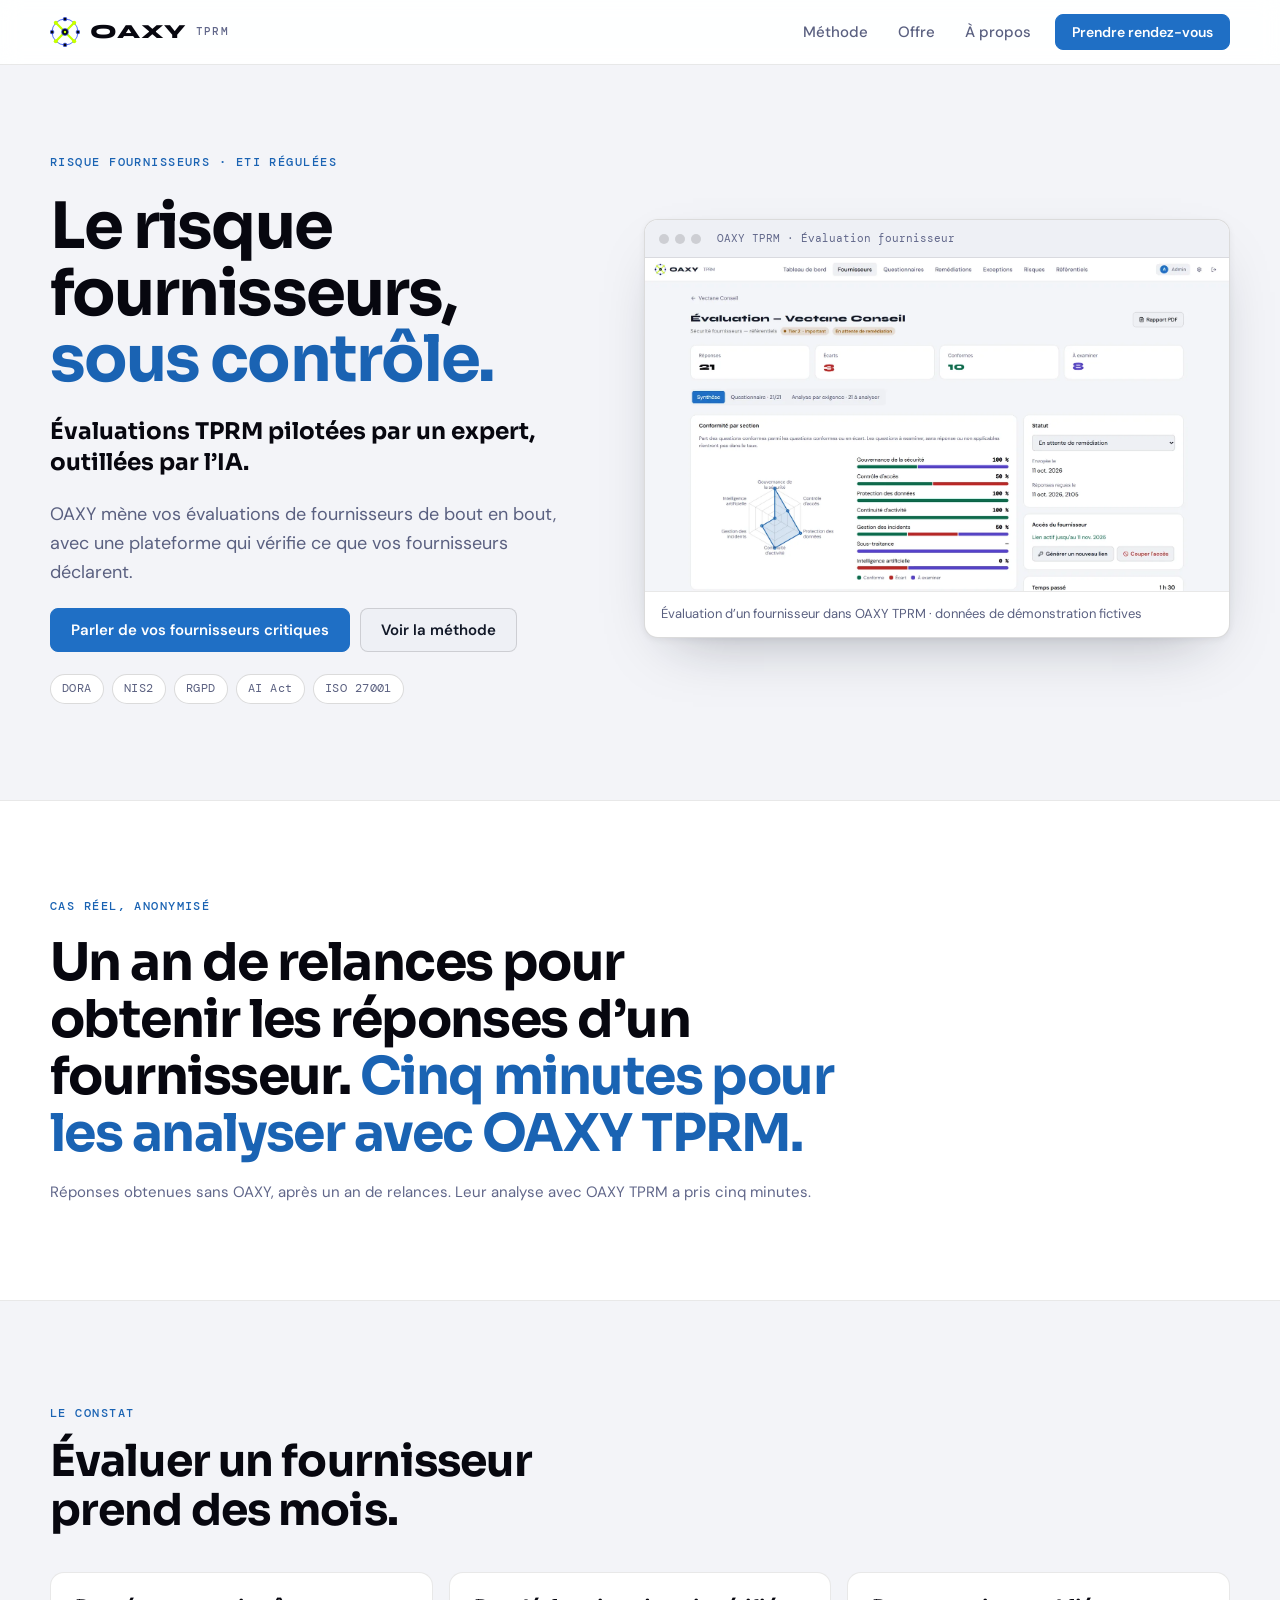
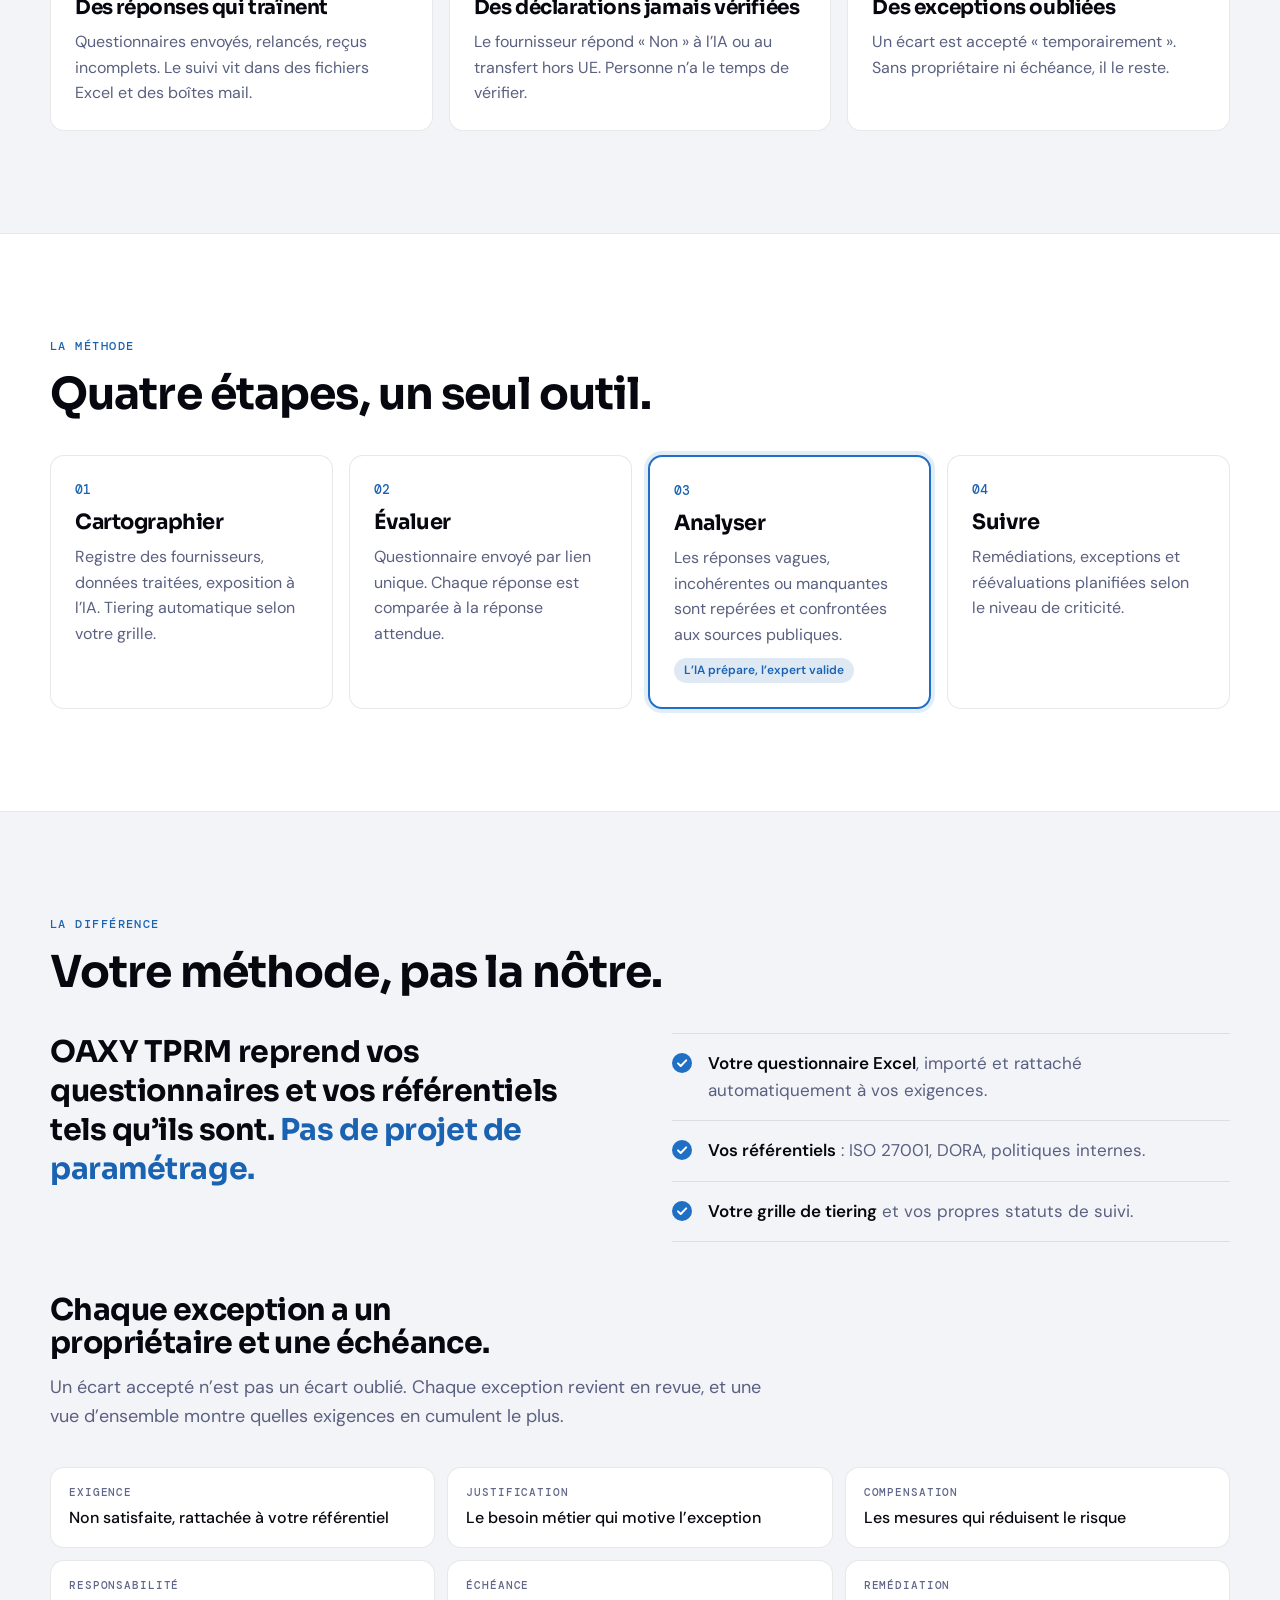
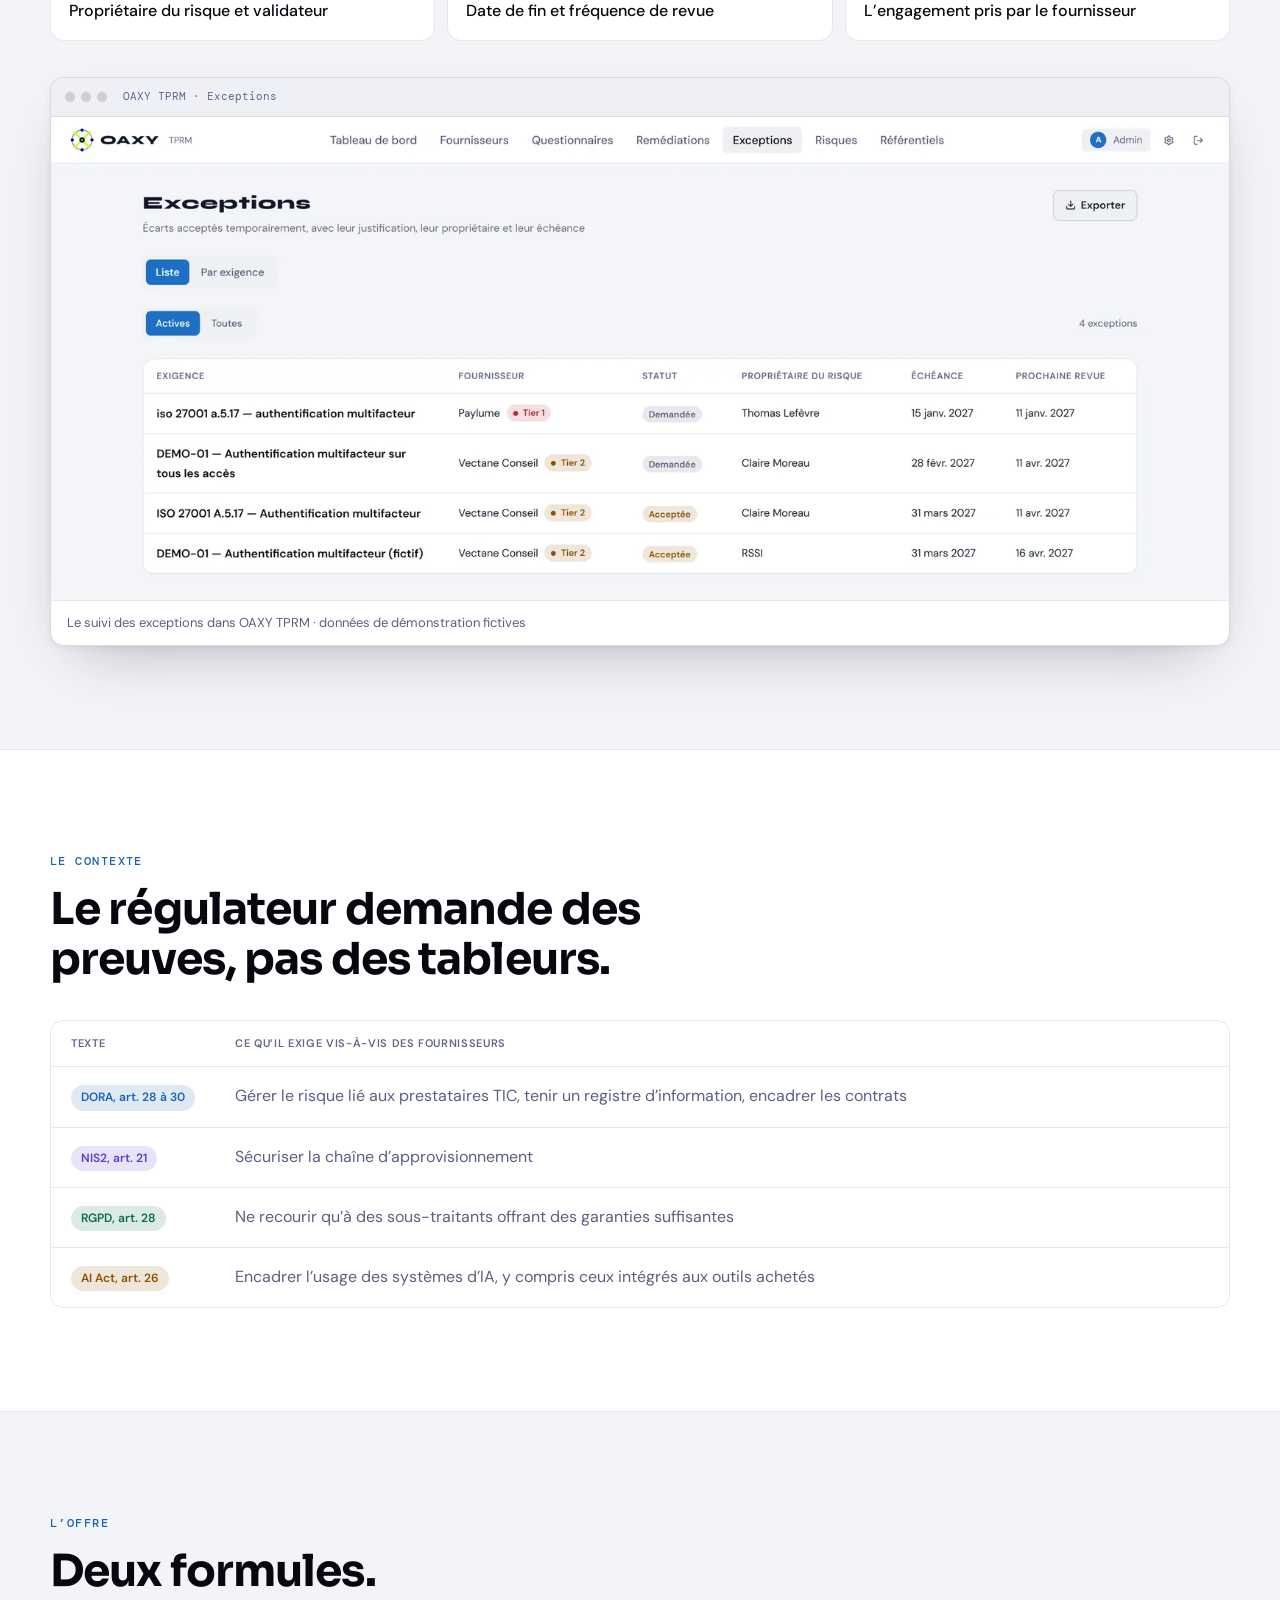
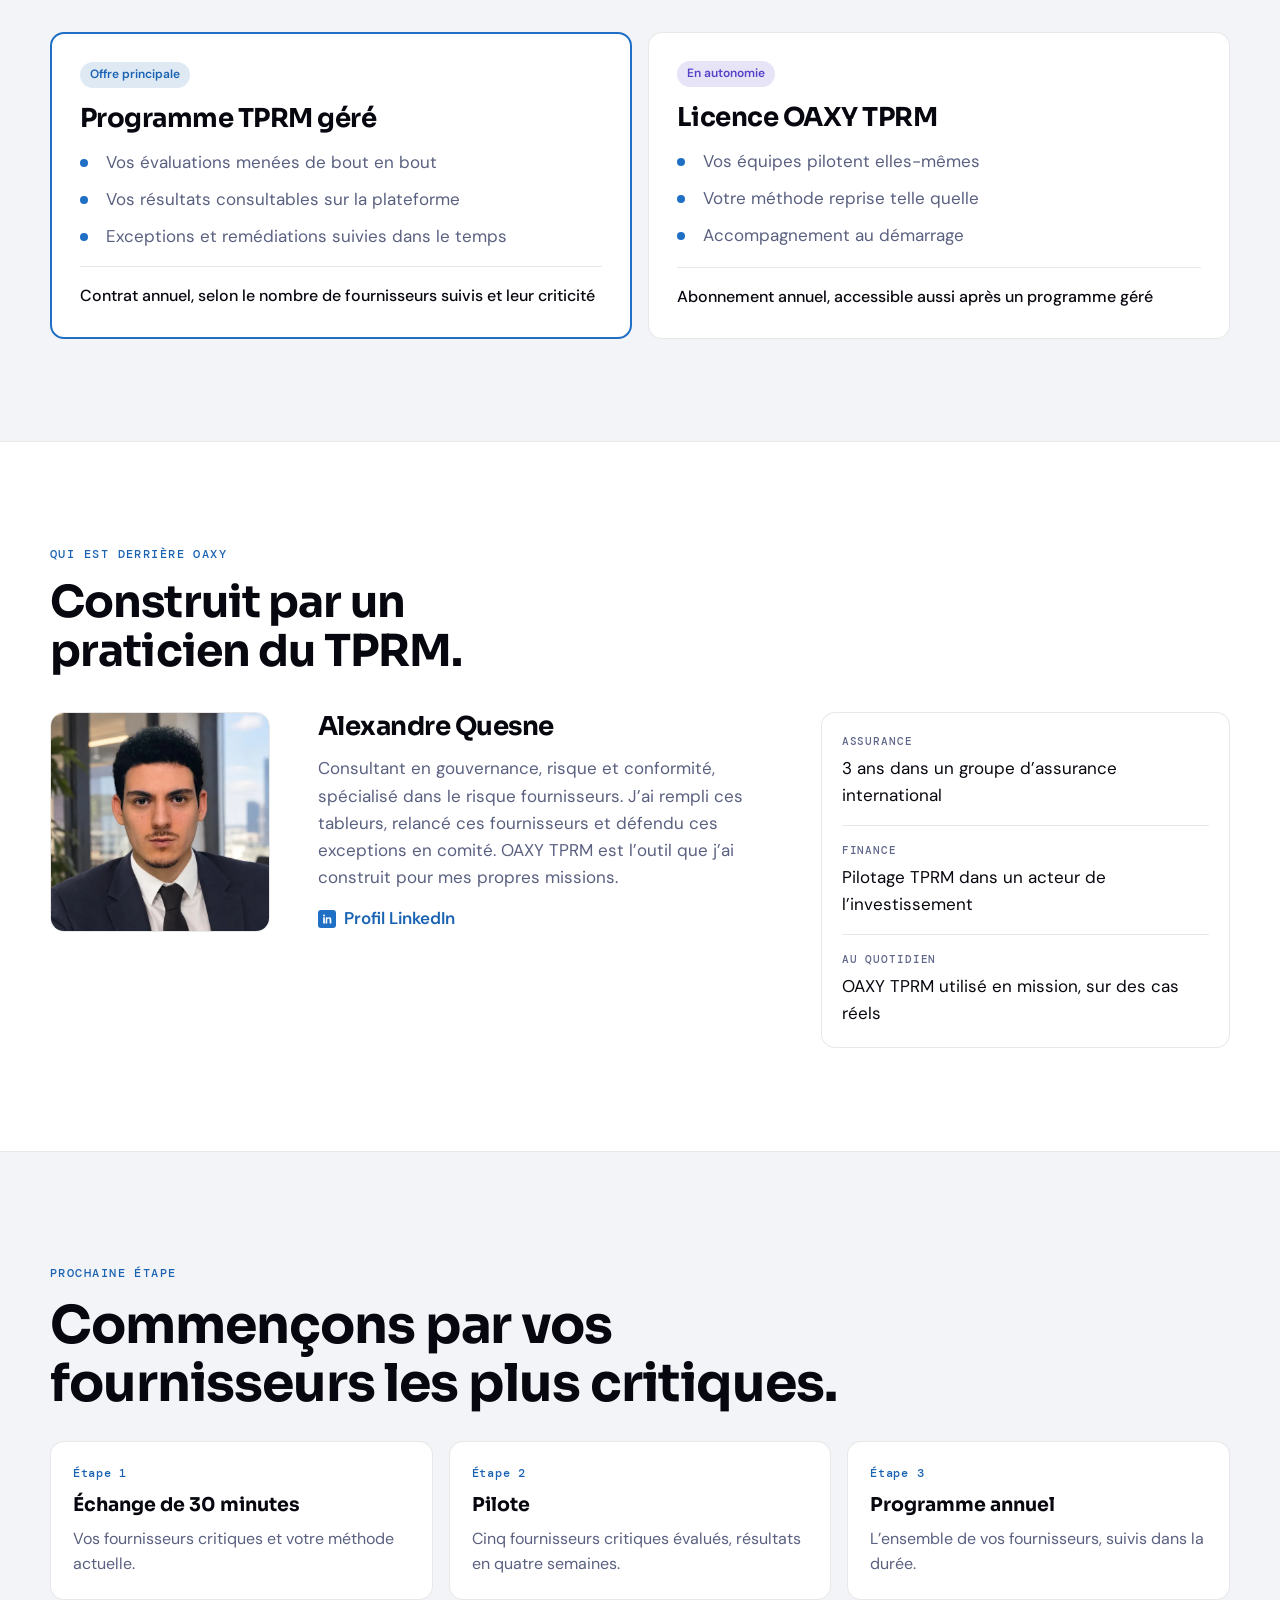
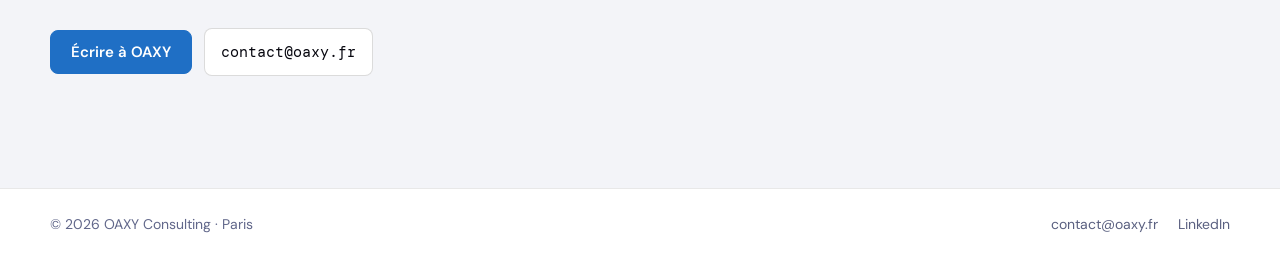
==== commit 1f283e00: "fix: make clear the year of follow-ups happened before OAXY Co-Authored-By: Claude Opus 5.5 <noreply" ====
--- a/index.html
+++ b/index.html
@@ -277,8 +277,8 @@
   <div class="band band--white">
     <section class="wrap statement" aria-label="Cas réel">
       <p class="eyebrow">Cas réel, anonymisé</p>
-      <p class="big">Un an pour obtenir les réponses d’un fournisseur. <span>Cinq minutes pour les analyser.</span></p>
-      <p class="note">Mesuré sur une évaluation menée avec OAXY TPRM.</p>
+      <p class="big">Un an de relances pour obtenir les réponses d’un fournisseur. <span>Cinq minutes pour les analyser avec OAXY TPRM.</span></p>
+      <p class="note">Réponses obtenues sans OAXY, après un an de relances. Leur analyse avec OAXY TPRM a pris cinq minutes.</p>
     </section>
   </div>
 
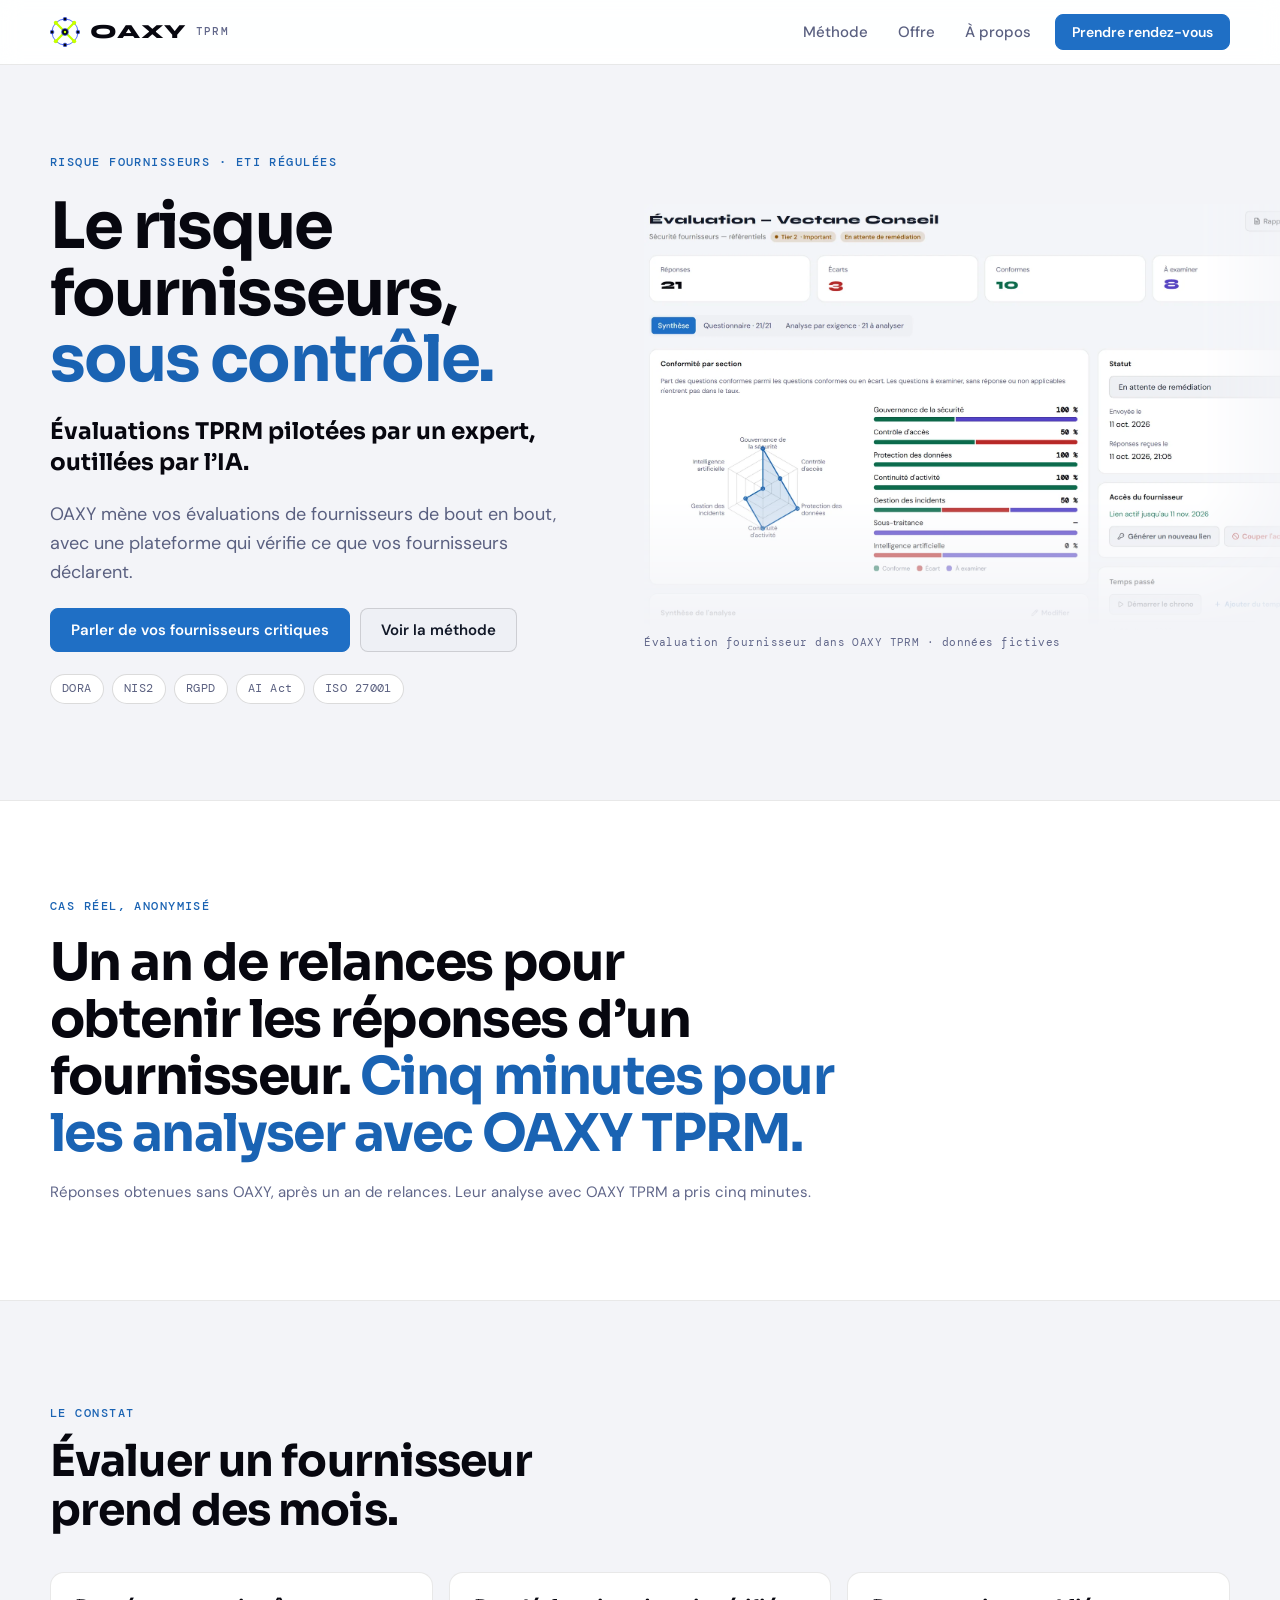
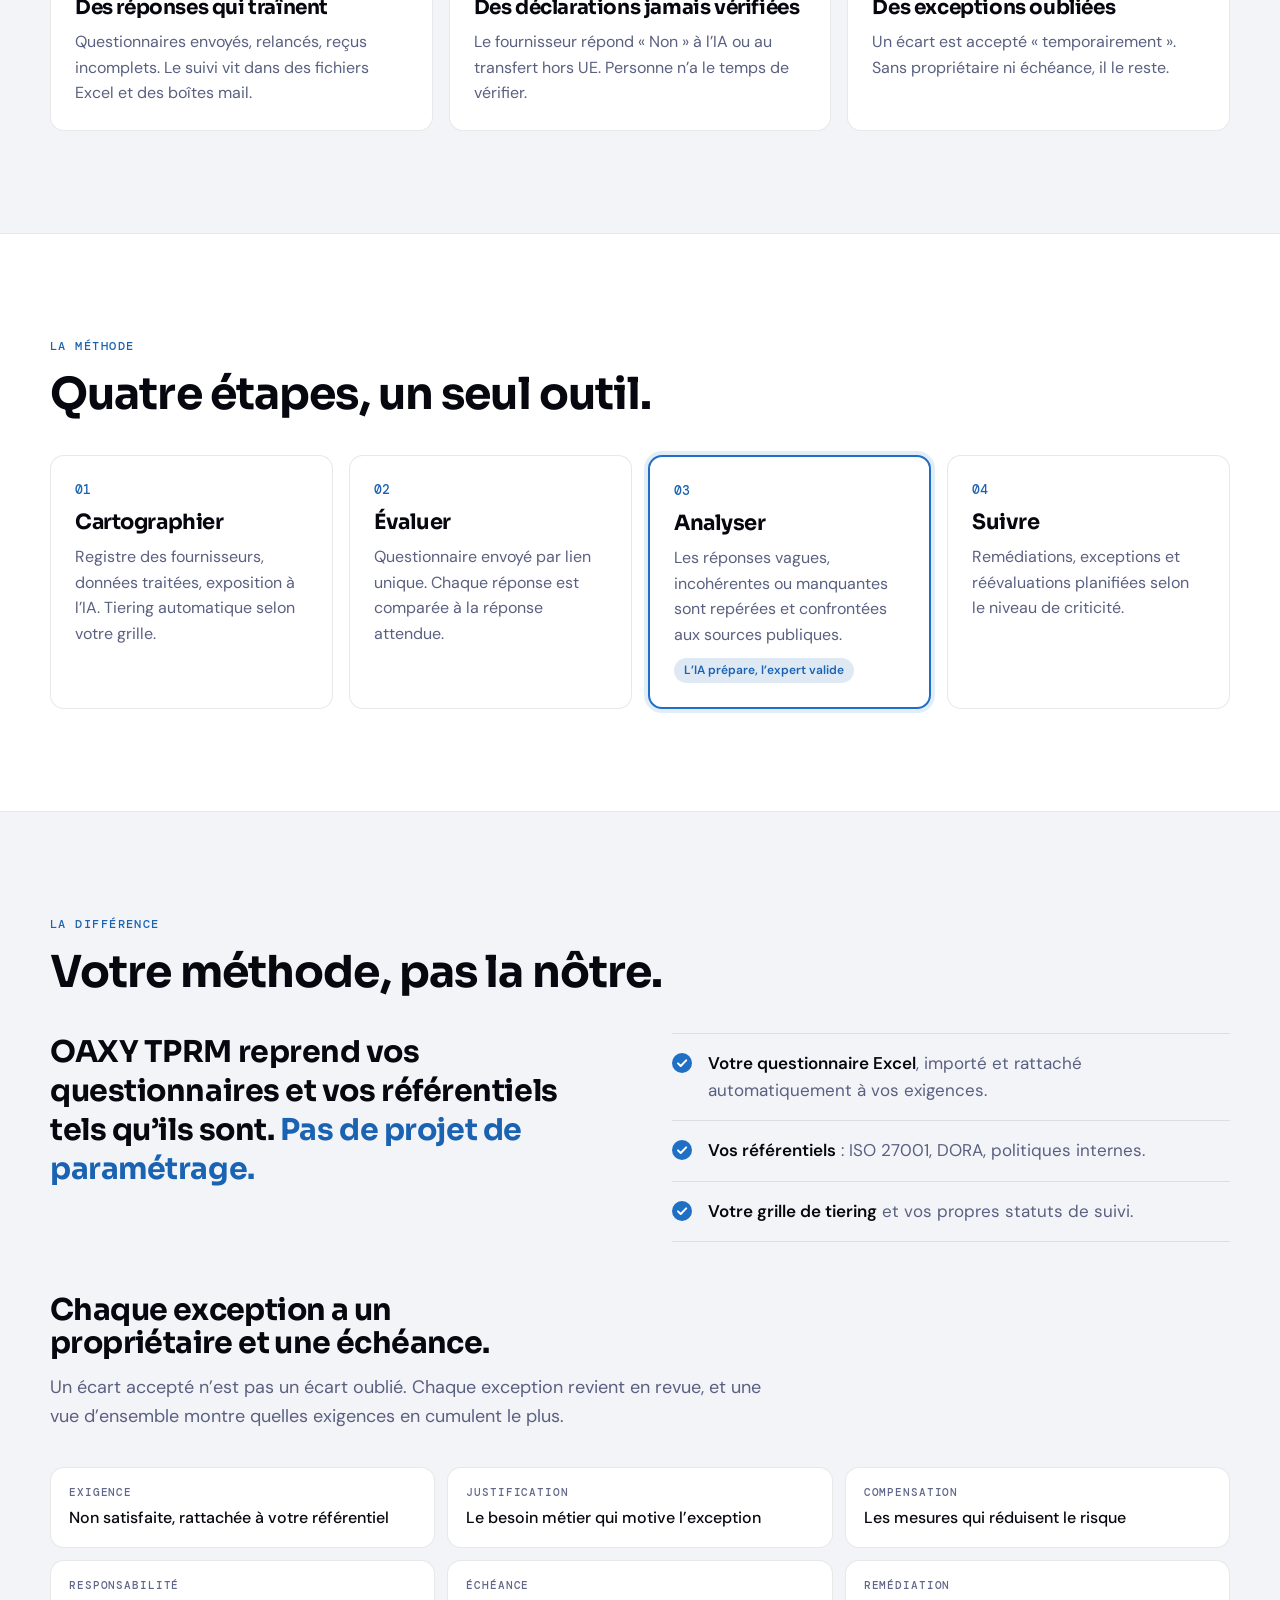
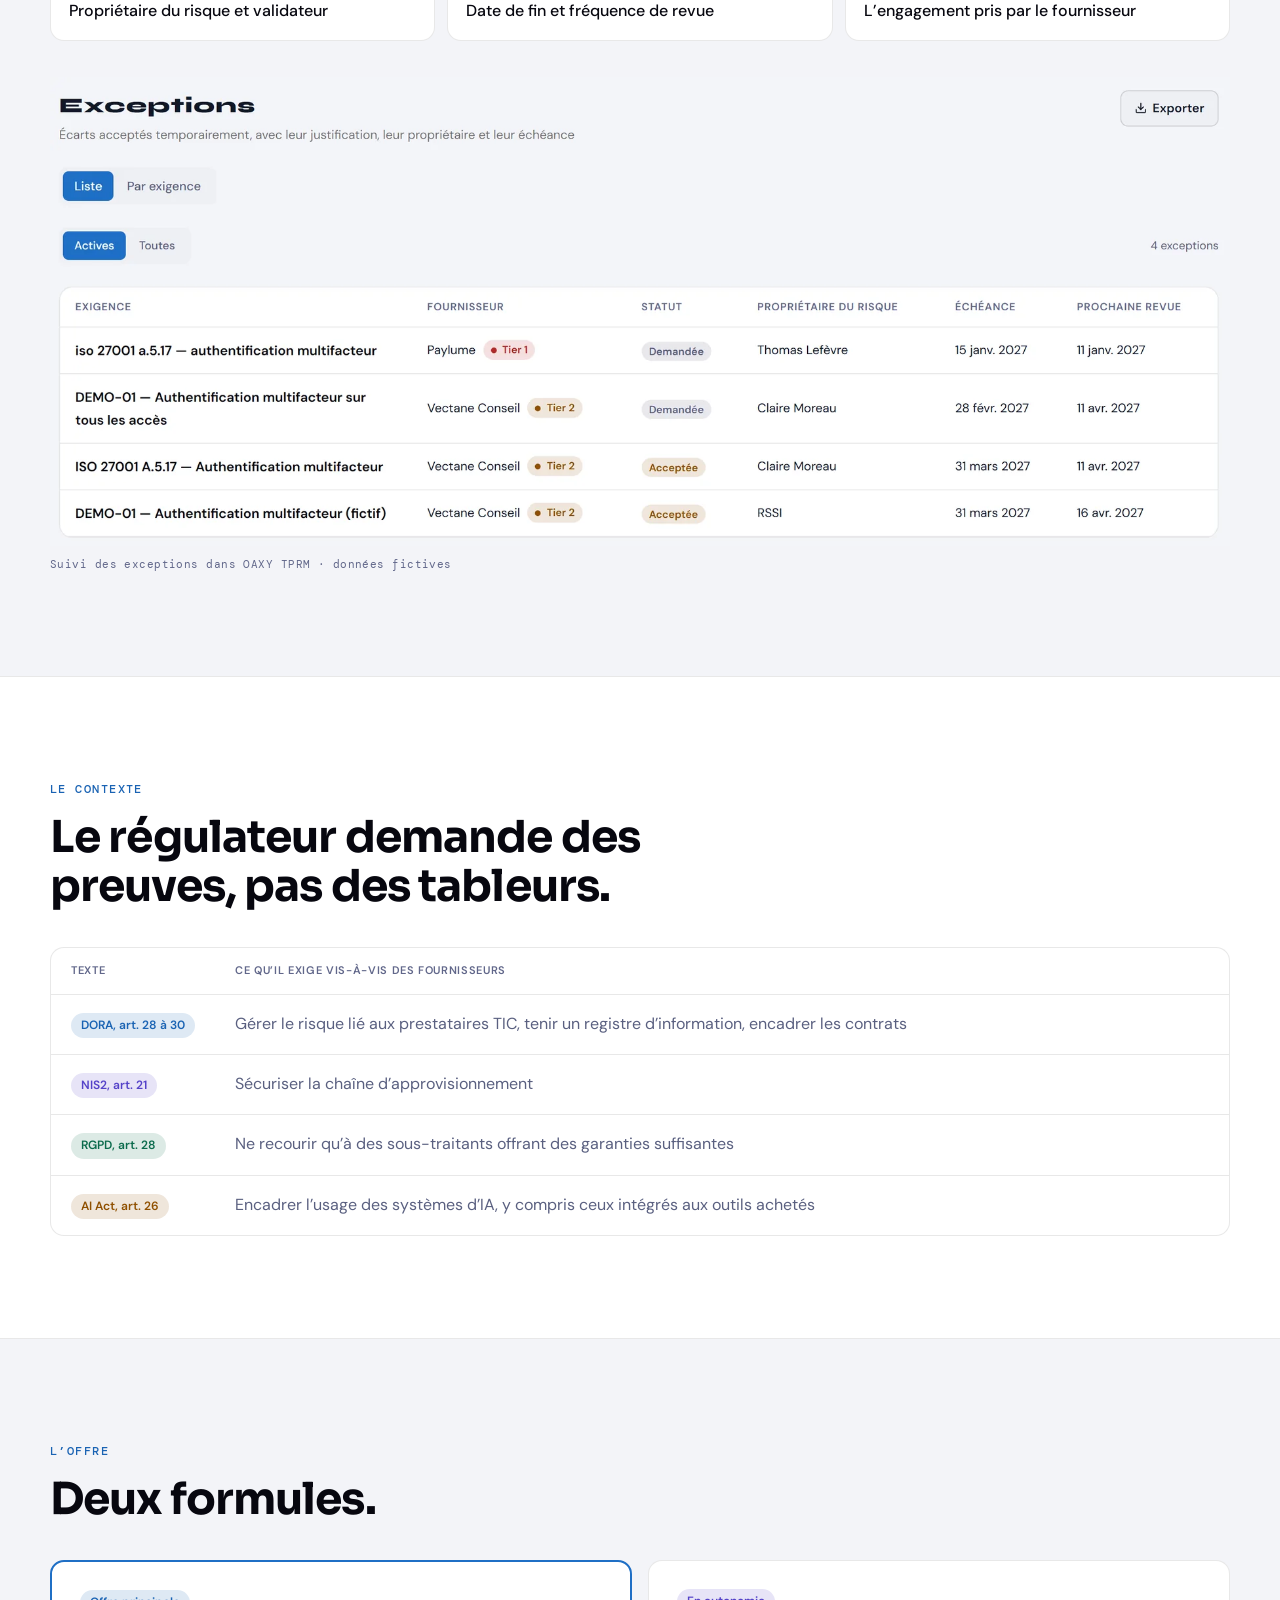
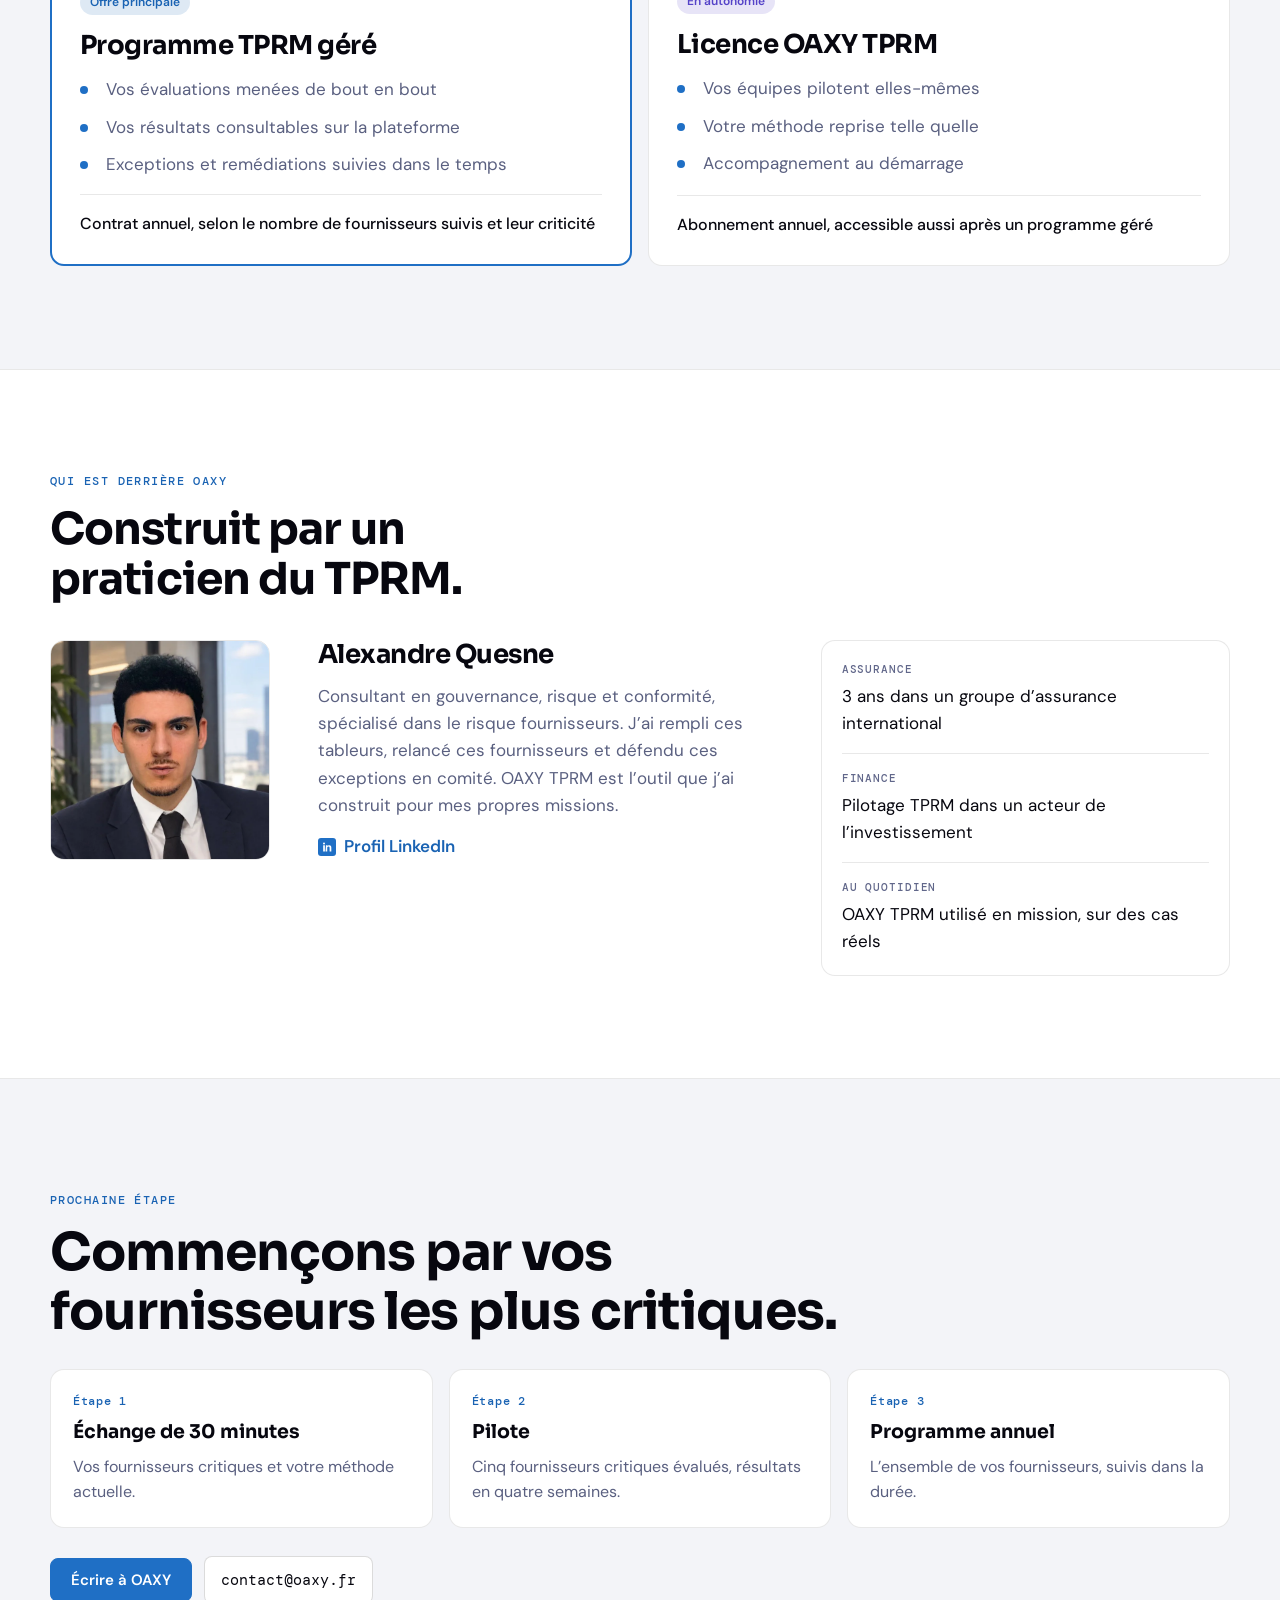
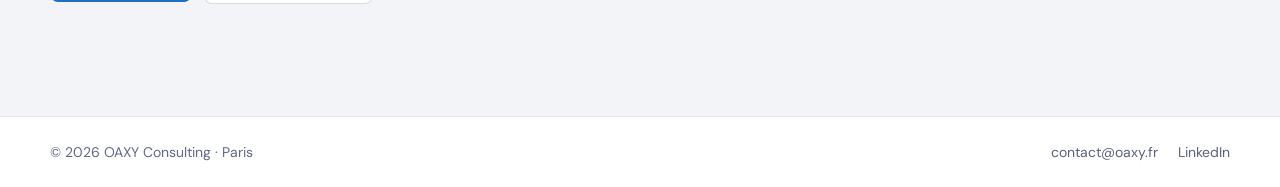
==== commit b1315d5c: "feat: app views blended into the page instead of framed screenshots Screenshots cropped to the appli" ====
--- a/index.html
+++ b/index.html
@@ -107,13 +107,19 @@
 .regs { display: flex; flex-wrap: wrap; gap: 8px; }
 .regs span { font-family: var(--f-mono); font-size: 12px; letter-spacing: 0.04em; color: var(--text-secondary); background: var(--card); border: 1px solid var(--border-md); border-radius: 999px; padding: 4px 11px; }
 
-/* Capture de l'application dans une fenêtre */
-.shot { margin: 0; background: var(--card); border: 1px solid var(--border-md); border-radius: var(--radius-card); overflow: hidden; box-shadow: 0 24px 60px -28px rgba(17, 24, 39, 0.35), 0 2px 6px rgba(17, 24, 39, 0.06); }
-.shot-bar { display: flex; align-items: center; gap: 6px; padding: 10px 14px; background: var(--input); border-bottom: 1px solid var(--border); }
-.shot-bar i { width: 10px; height: 10px; border-radius: 999px; background: var(--border-md); }
-.shot-bar span { margin-left: 10px; font-family: var(--f-mono); font-size: 11px; color: var(--text-muted); white-space: nowrap; overflow: hidden; text-overflow: ellipsis; }
-.shot img { width: 100%; height: auto; }
-.shot figcaption { padding: 12px 16px; font-size: 13px; color: var(--text-secondary); border-top: 1px solid var(--border); }
+/* Vues de l'application fondues dans la page : même fond, pas de cadre, bords qui s'effacent */
+.blend { margin: 0; display: flex; flex-direction: column; gap: 10px; }
+.blend img { width: 100%; height: auto; }
+.blend figcaption { font-family: var(--f-mono); font-size: 11px; letter-spacing: 0.04em; color: var(--text-muted); }
+.blend--hero { width: calc(100% + clamp(0px, 7vw, 120px)); }
+.blend--hero img {
+  -webkit-mask-image: linear-gradient(to bottom, #000 68%, transparent 100%), linear-gradient(to right, #000 82%, transparent 100%);
+  -webkit-mask-composite: source-in;
+  mask-image: linear-gradient(to bottom, #000 68%, transparent 100%), linear-gradient(to right, #000 82%, transparent 100%);
+  mask-composite: intersect;
+}
+.blend--hero figcaption { margin-top: -6px; }
+.band--hero { overflow: hidden; }
 
 /* Cas réel */
 .statement { padding-block: clamp(56px, 8vw, 96px); display: flex; flex-direction: column; gap: 18px; }
@@ -210,6 +216,8 @@
 
 @media (max-width: 980px) {
   .hero, .split { grid-template-columns: minmax(0, 1fr); }
+  .blend--hero { width: 100%; }
+  .blend--hero img { -webkit-mask-image: linear-gradient(to bottom, #000 72%, transparent 100%); mask-image: linear-gradient(to bottom, #000 72%, transparent 100%); }
   .steps { grid-template-columns: repeat(2, minmax(0, 1fr)); }
   .fields { grid-template-columns: repeat(2, minmax(0, 1fr)); }
   .about { grid-template-columns: 180px minmax(0, 1fr); }
@@ -252,7 +260,7 @@
 </header>
 
 <main id="top">
-  <div class="band">
+  <div class="band band--hero">
     <section class="wrap hero" aria-labelledby="hero-title">
       <div class="hero-copy">
         <p class="eyebrow">Risque fournisseurs · ETI régulées</p>
@@ -265,11 +273,10 @@
         </div>
         <div class="regs" aria-label="Textes couverts"><span>DORA</span><span>NIS2</span><span>RGPD</span><span>AI Act</span><span>ISO 27001</span></div>
       </div>
-      <figure class="shot">
-        <div class="shot-bar" aria-hidden="true"><i></i><i></i><i></i><span>OAXY TPRM · Évaluation fournisseur</span></div>
-        <img src="assets/capture-evaluation.webp" width="1600" height="911"
+      <figure class="blend blend--hero">
+        <img src="assets/capture-evaluation.webp" width="1800" height="1135"
           alt="Évaluation d’un fournisseur dans OAXY TPRM : réponses, écarts, conformité par section, statut et accès du fournisseur. Données de démonstration fictives.">
-        <figcaption>Évaluation d’un fournisseur dans OAXY TPRM · données de démonstration fictives</figcaption>
+        <figcaption>Évaluation fournisseur dans OAXY TPRM · données fictives</figcaption>
       </figure>
     </section>
   </div>
@@ -338,11 +345,10 @@
         <div class="card field"><span>Échéance</span><p>Date de fin et fréquence de revue</p></div>
         <div class="card field"><span>Remédiation</span><p>L’engagement pris par le fournisseur</p></div>
       </div>
-      <figure class="shot">
-        <div class="shot-bar" aria-hidden="true"><i></i><i></i><i></i><span>OAXY TPRM · Exceptions</span></div>
-        <img src="assets/capture-exceptions.webp" width="1600" height="656"
+      <figure class="blend">
+        <img src="assets/capture-exceptions.webp" width="1800" height="716"
           alt="Liste des exceptions dans OAXY TPRM : exigence, fournisseur, statut, propriétaire du risque, échéance et prochaine revue. Données de démonstration fictives.">
-        <figcaption>Le suivi des exceptions dans OAXY TPRM · données de démonstration fictives</figcaption>
+        <figcaption>Suivi des exceptions dans OAXY TPRM · données fictives</figcaption>
       </figure>
     </section>
   </div>
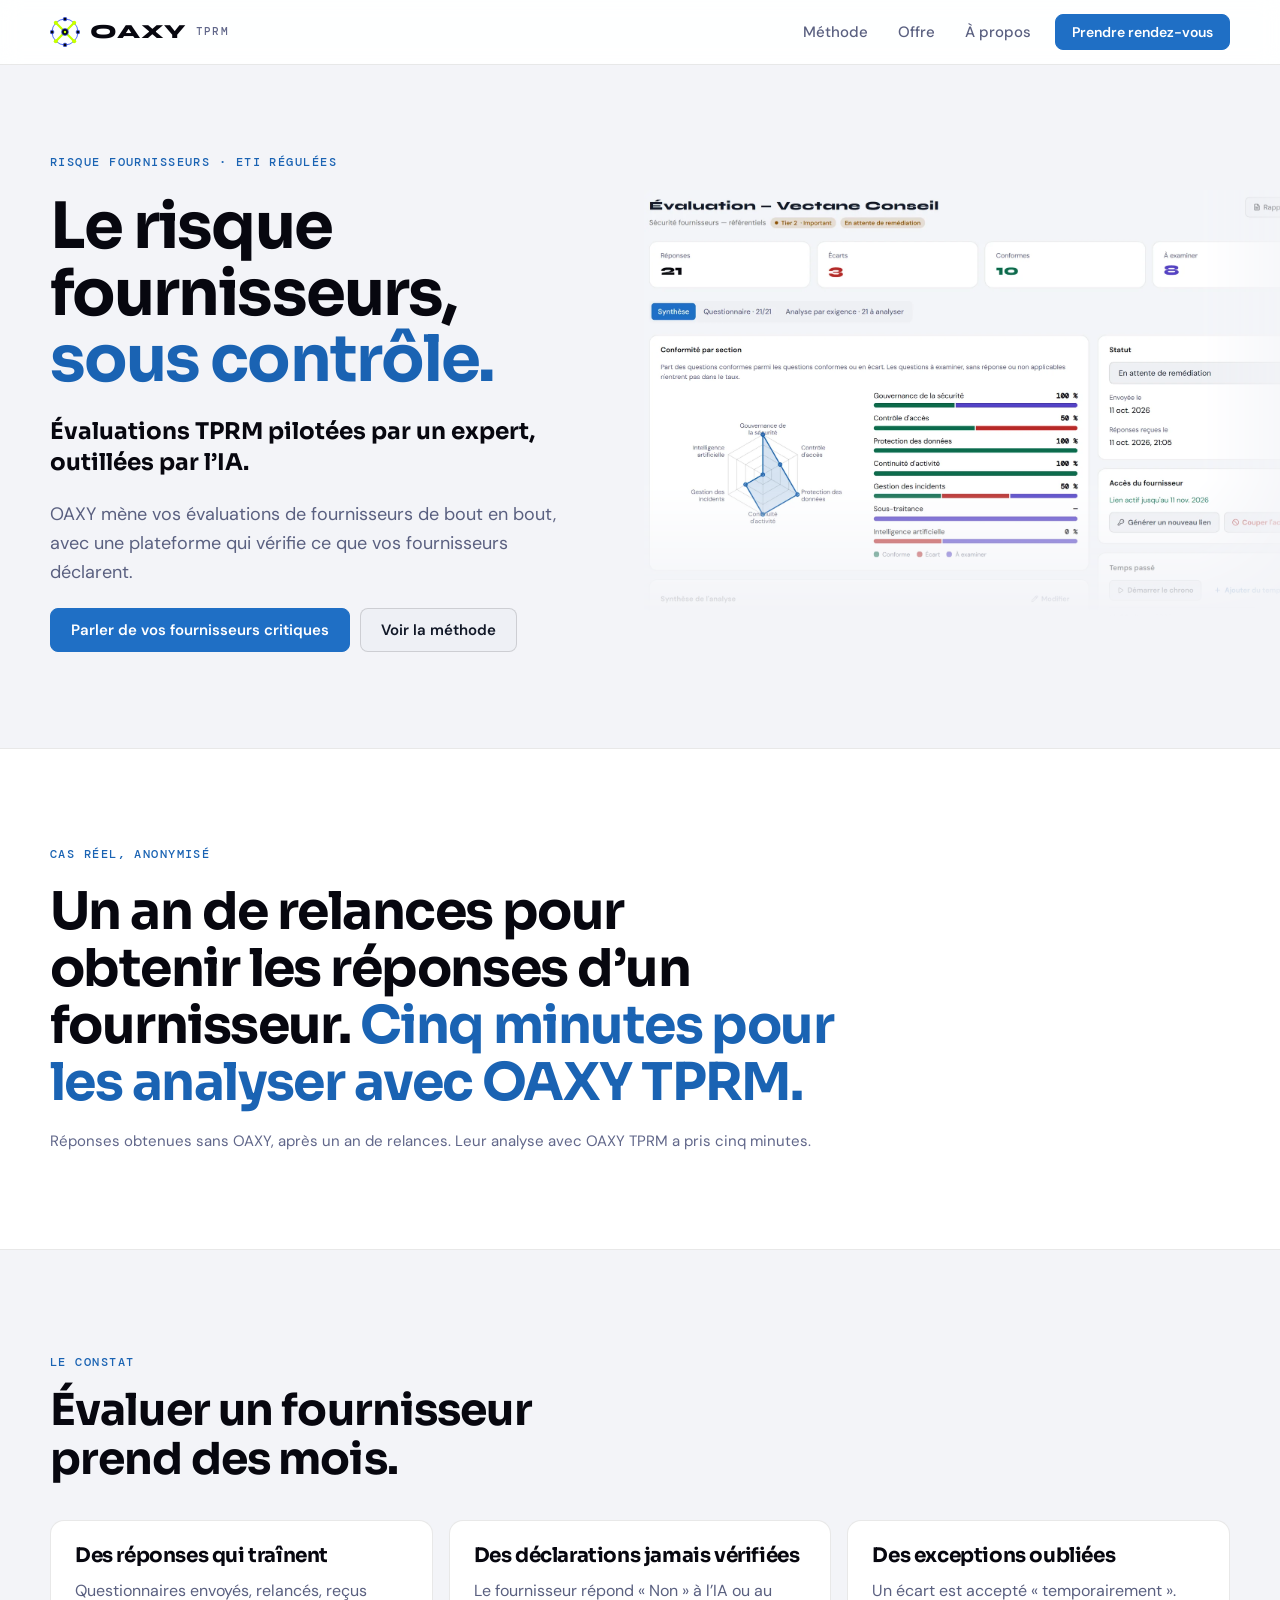
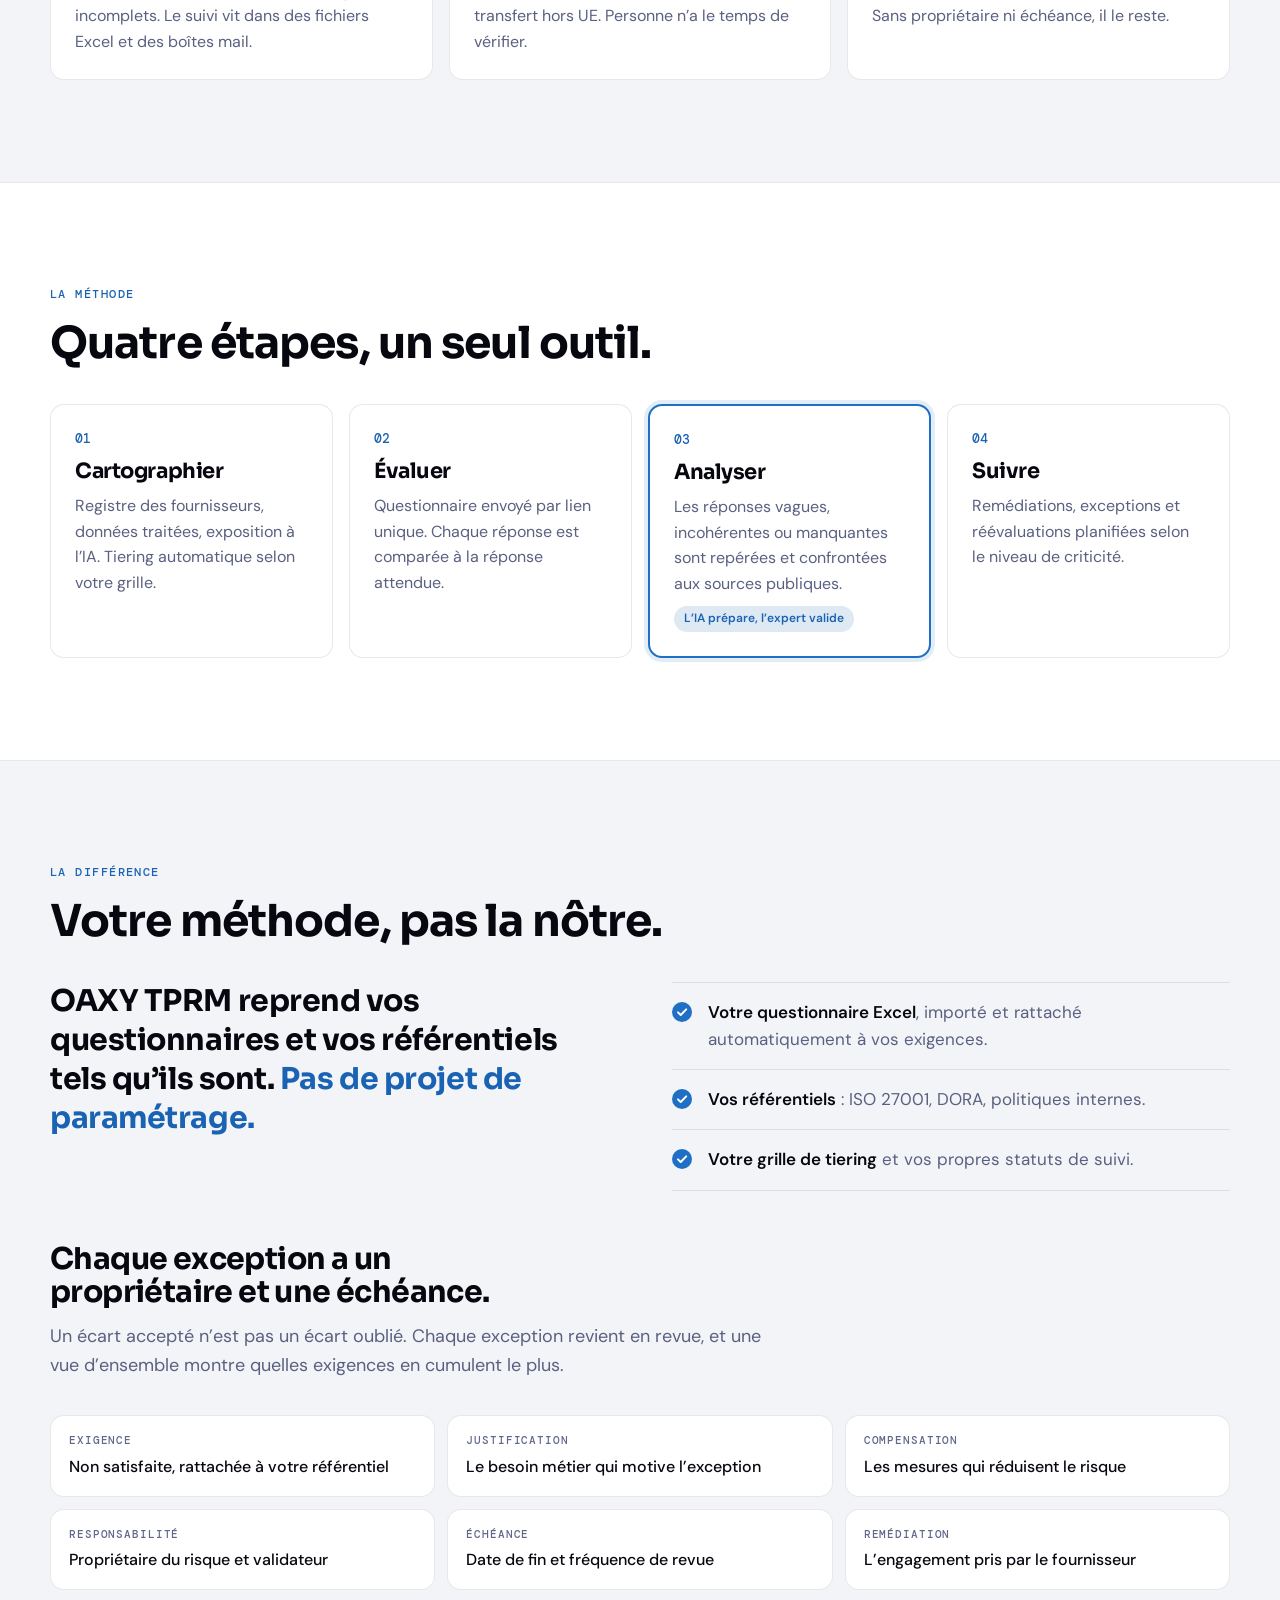
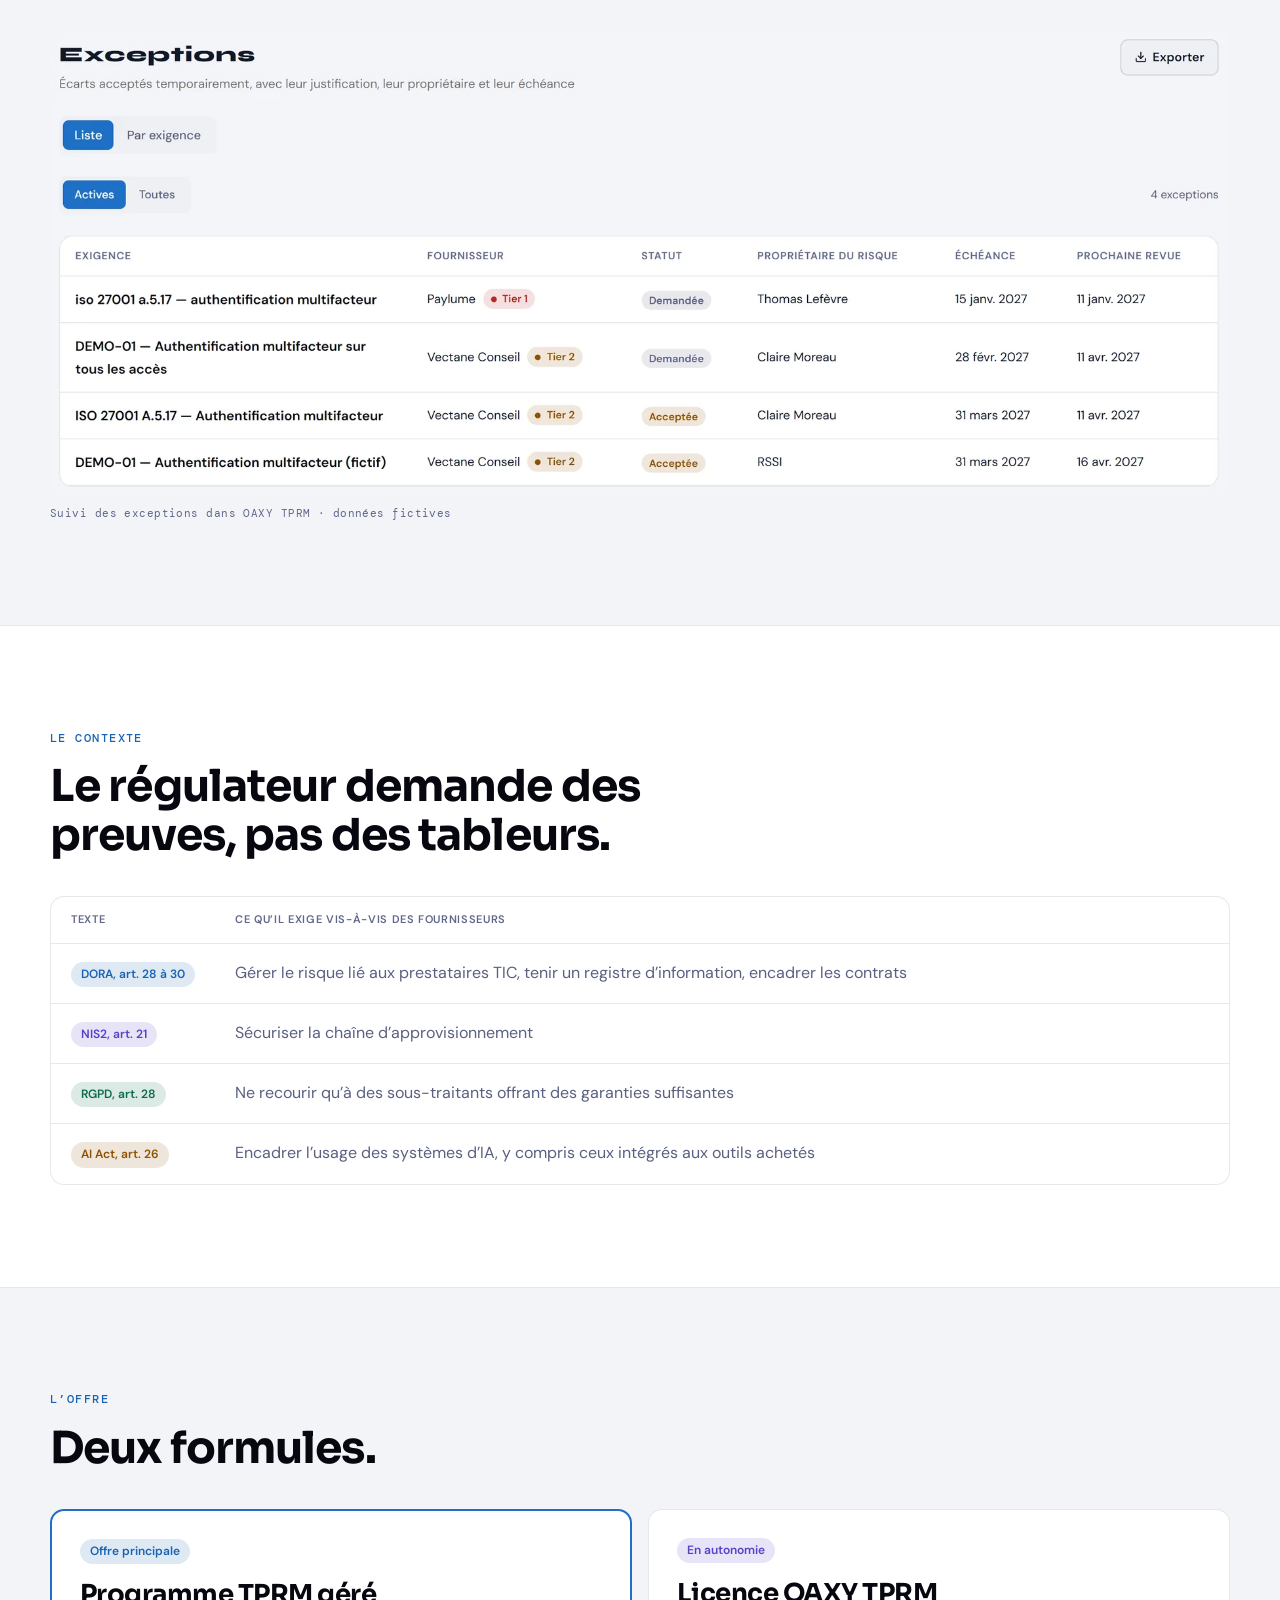
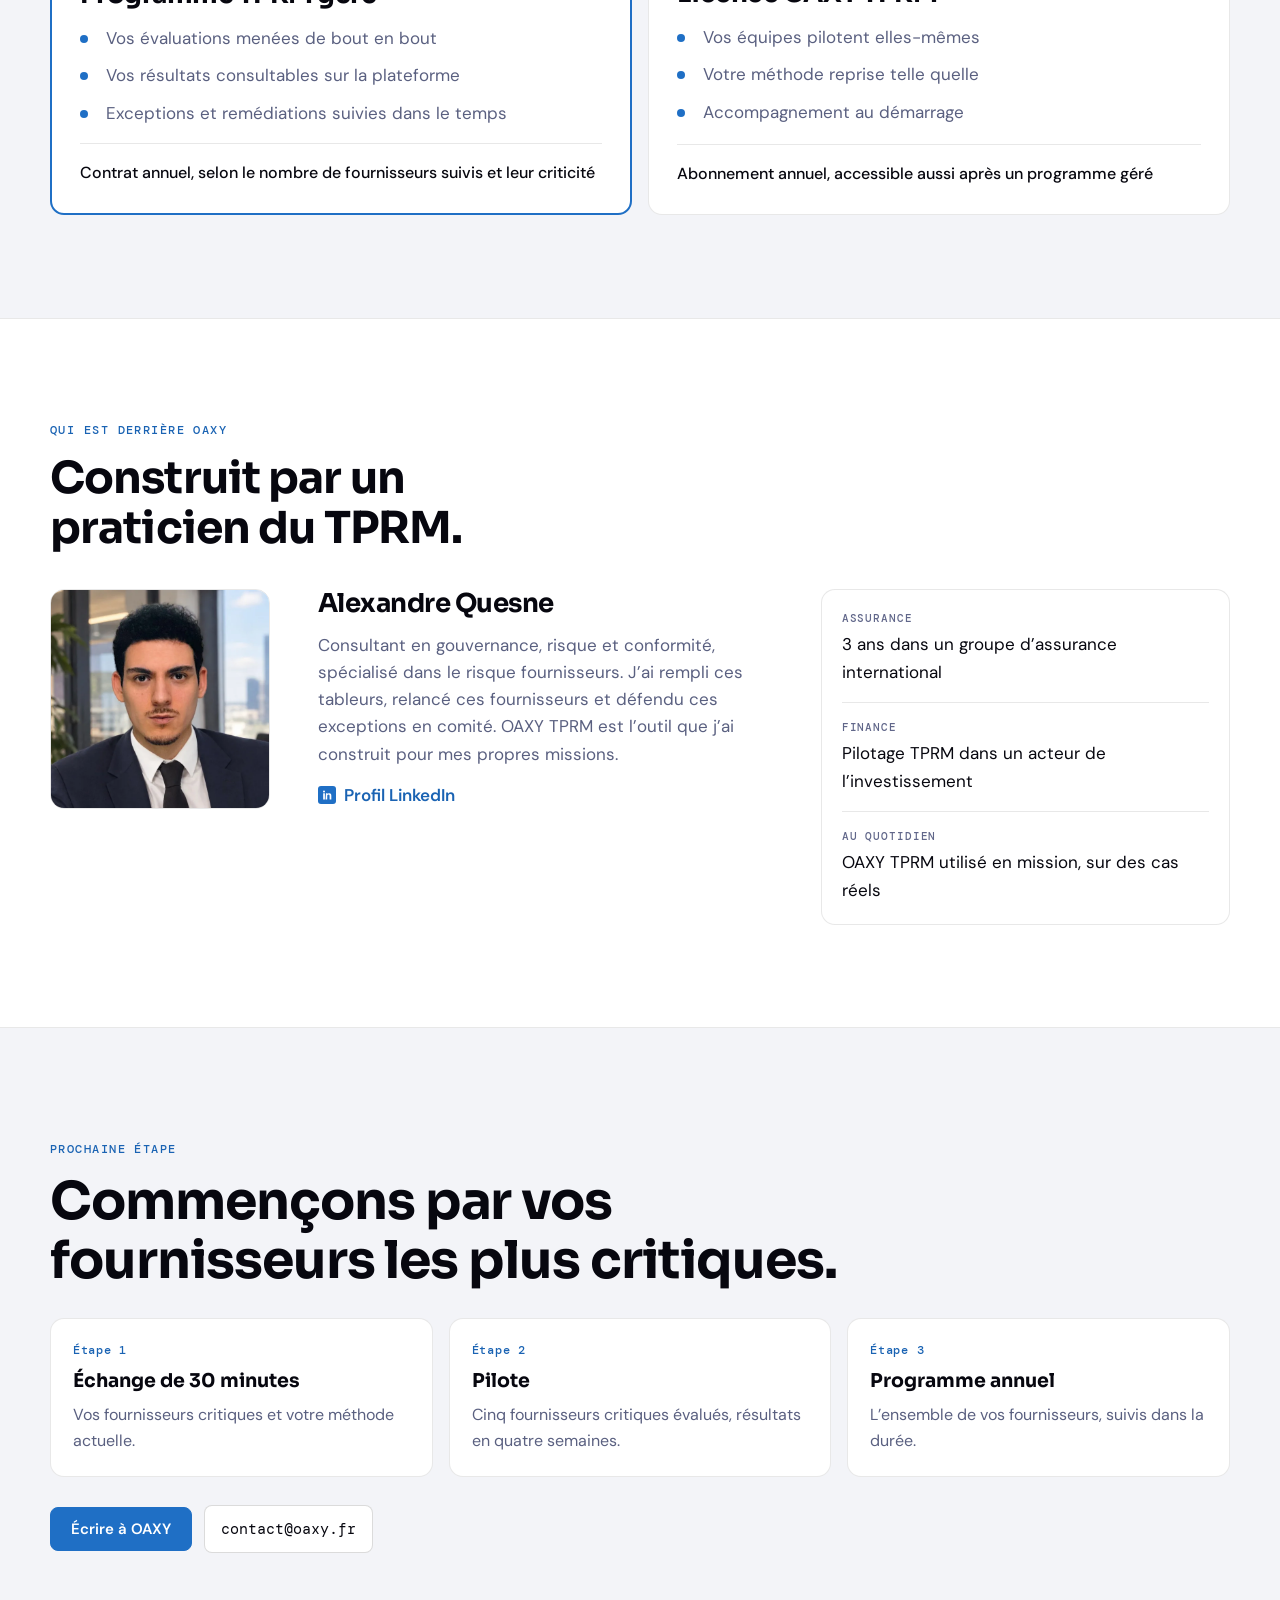
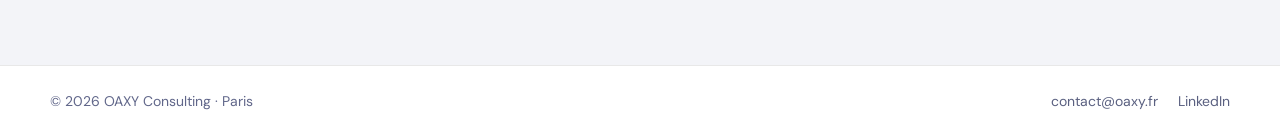
==== commit 245e3d25: "chore: remove regulation chips and caption from the hero Co-Authored-By: Claude Opus 5.5 <noreply@an" ====
--- a/index.html
+++ b/index.html
@@ -104,8 +104,6 @@
 .hero h1 em { font-style: normal; color: var(--accent); }
 .subtitle { font-family: var(--f-title); font-weight: 700; font-size: clamp(19px, 2vw, 23px); line-height: 1.35; color: var(--text-primary); max-width: 34ch; }
 .ctas { display: flex; flex-wrap: wrap; gap: 10px; }
-.regs { display: flex; flex-wrap: wrap; gap: 8px; }
-.regs span { font-family: var(--f-mono); font-size: 12px; letter-spacing: 0.04em; color: var(--text-secondary); background: var(--card); border: 1px solid var(--border-md); border-radius: 999px; padding: 4px 11px; }
 
 /* Vues de l'application fondues dans la page : même fond, pas de cadre, bords qui s'effacent */
 .blend { margin: 0; display: flex; flex-direction: column; gap: 10px; }
@@ -118,7 +116,6 @@
   mask-image: linear-gradient(to bottom, #000 68%, transparent 100%), linear-gradient(to right, #000 82%, transparent 100%);
   mask-composite: intersect;
 }
-.blend--hero figcaption { margin-top: -6px; }
 .band--hero { overflow: hidden; }
 
 /* Cas réel */
@@ -271,12 +268,10 @@
           <a class="btn btn--primary" href="mailto:contact@oaxy.fr?subject=OAXY%20TPRM%20%E2%80%94%20%C3%A9change">Parler de vos fournisseurs critiques</a>
           <a class="btn btn--secondary" href="#methode">Voir la méthode</a>
         </div>
-        <div class="regs" aria-label="Textes couverts"><span>DORA</span><span>NIS2</span><span>RGPD</span><span>AI Act</span><span>ISO 27001</span></div>
       </div>
       <figure class="blend blend--hero">
         <img src="assets/capture-evaluation.webp" width="1800" height="1135"
           alt="Évaluation d’un fournisseur dans OAXY TPRM : réponses, écarts, conformité par section, statut et accès du fournisseur. Données de démonstration fictives.">
-        <figcaption>Évaluation fournisseur dans OAXY TPRM · données fictives</figcaption>
       </figure>
     </section>
   </div>
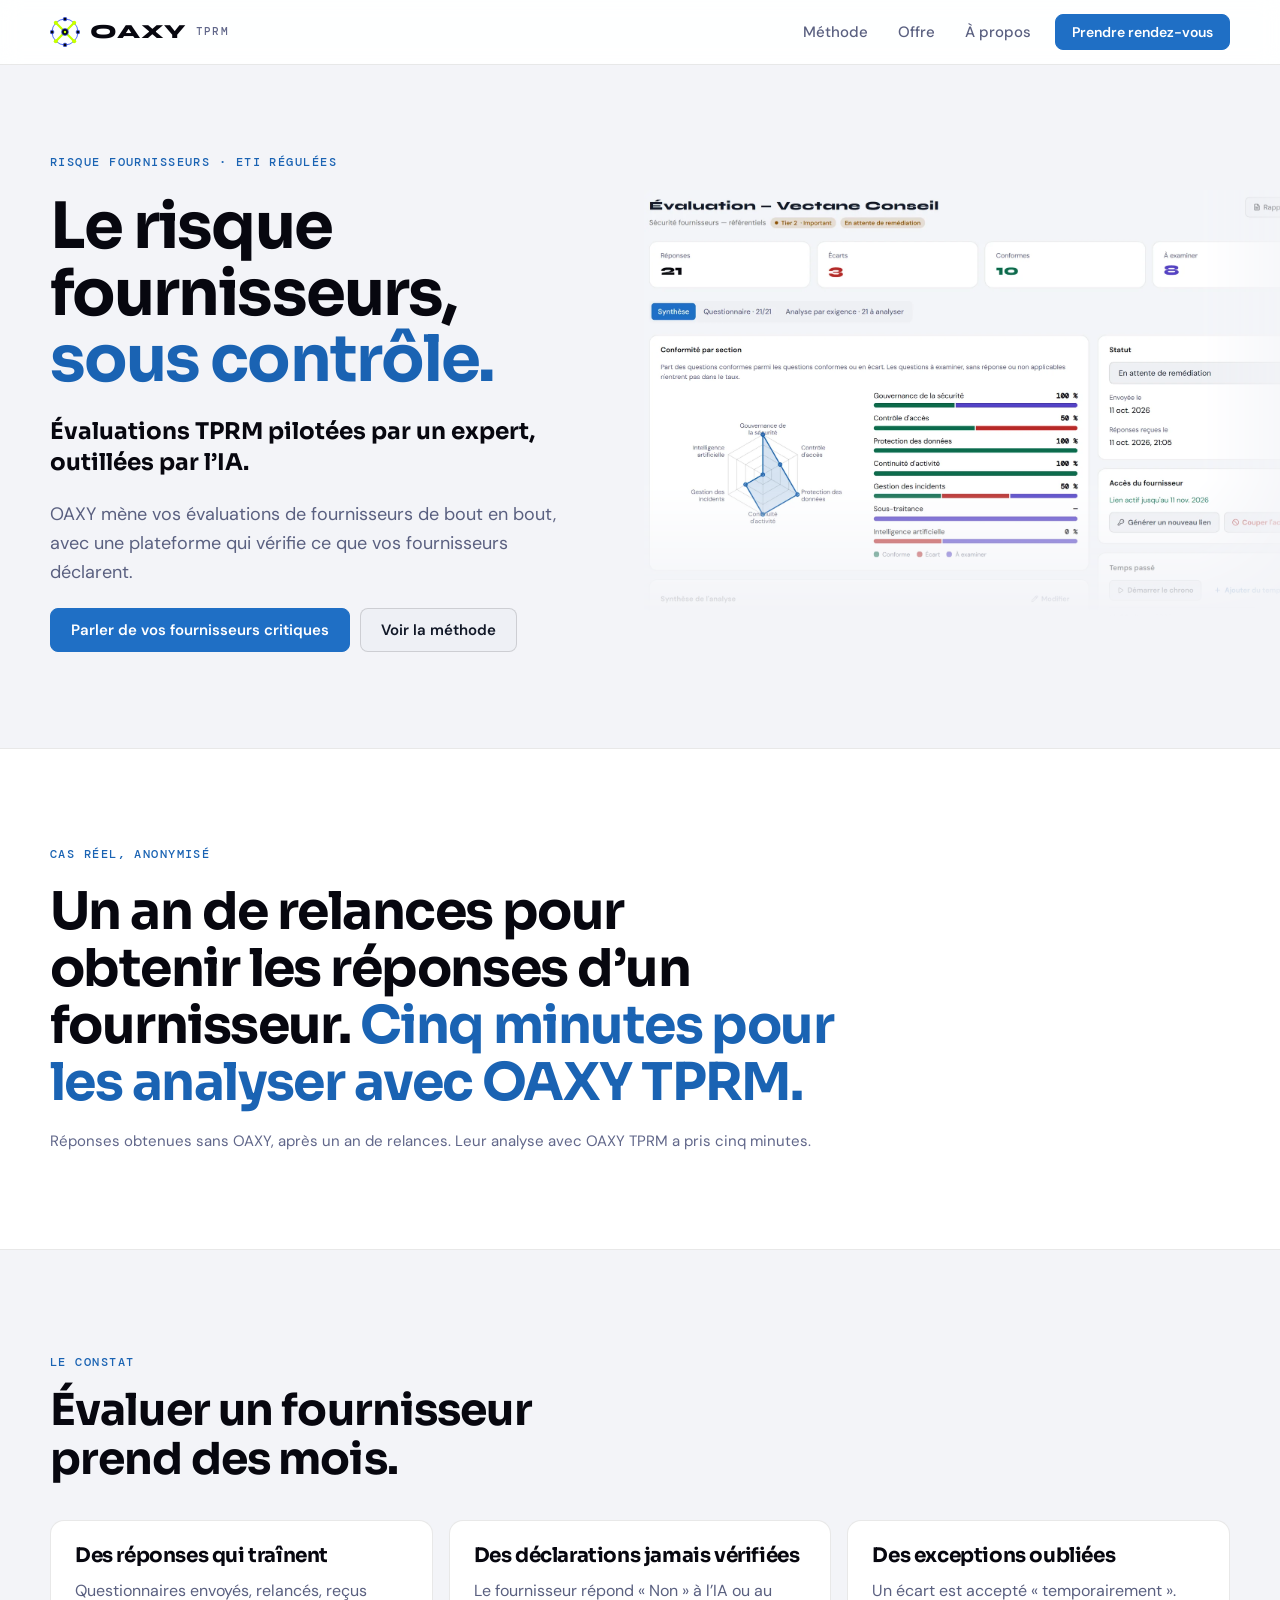
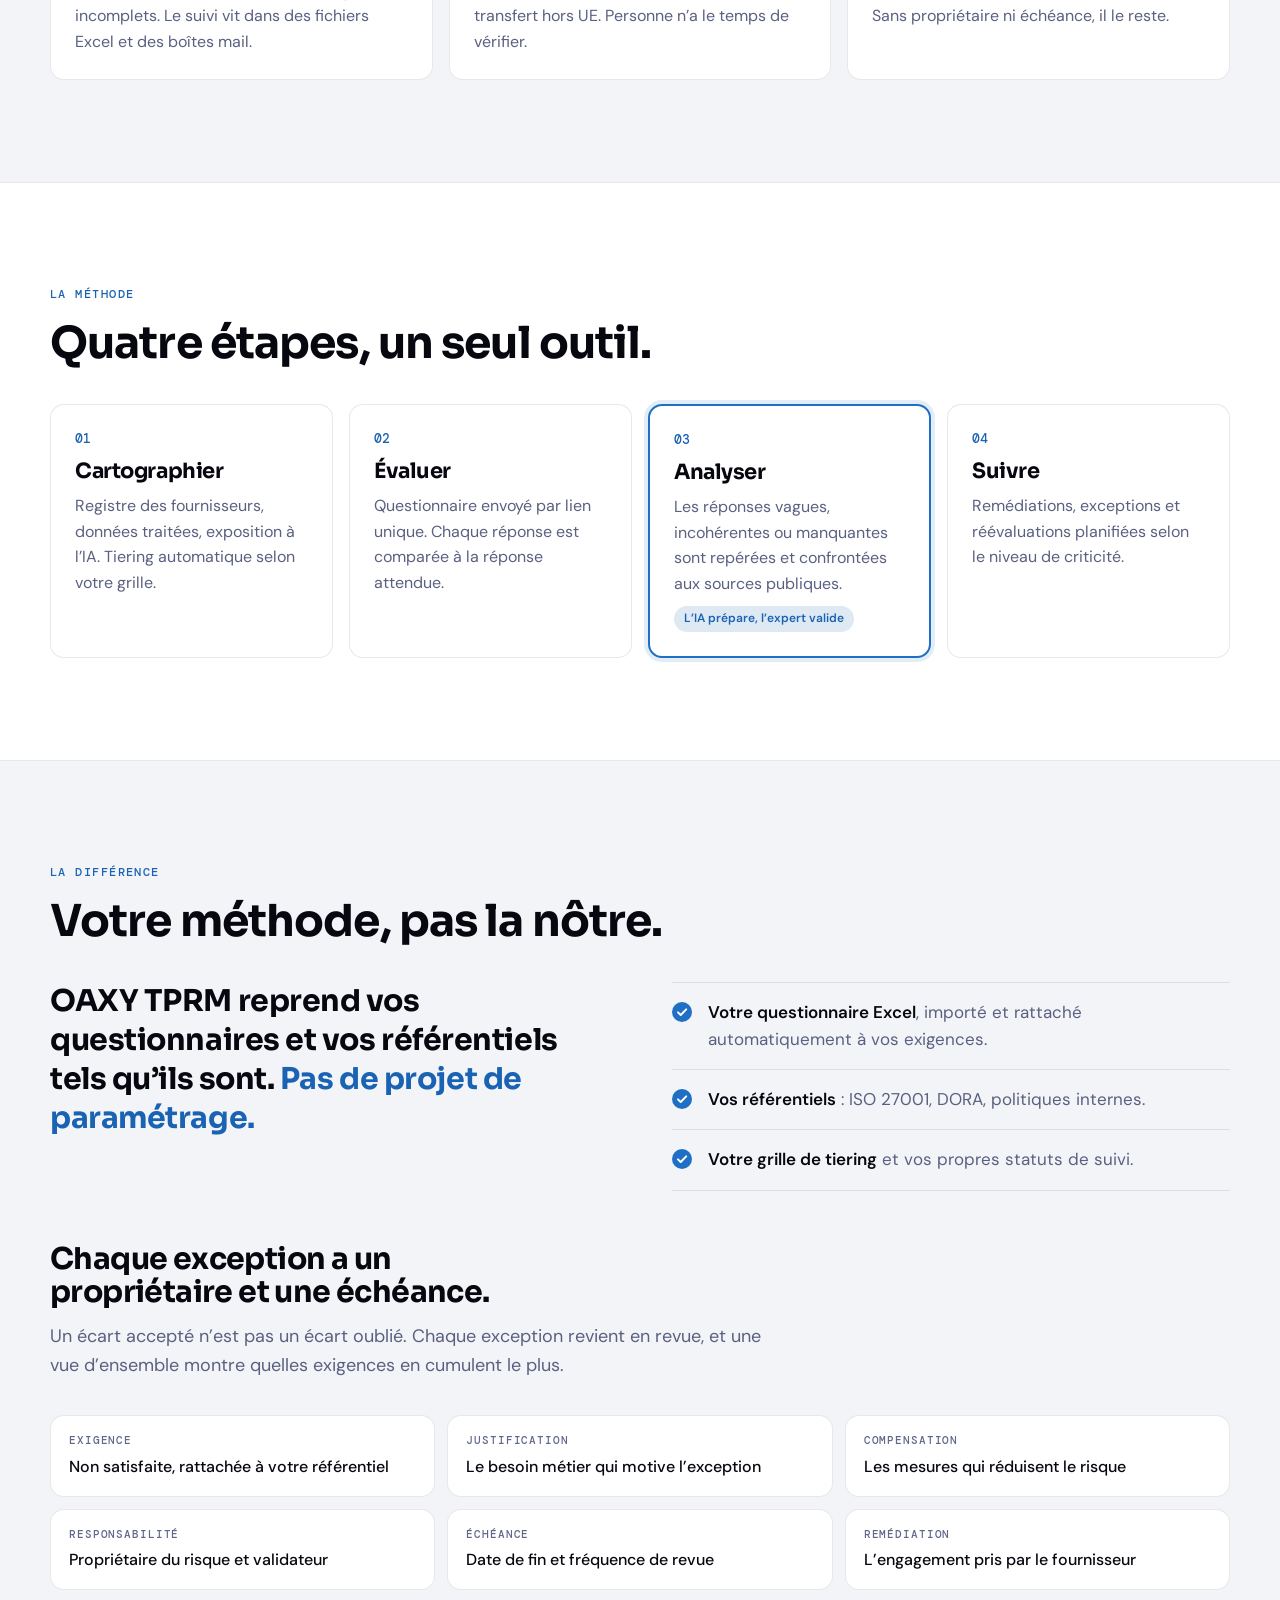
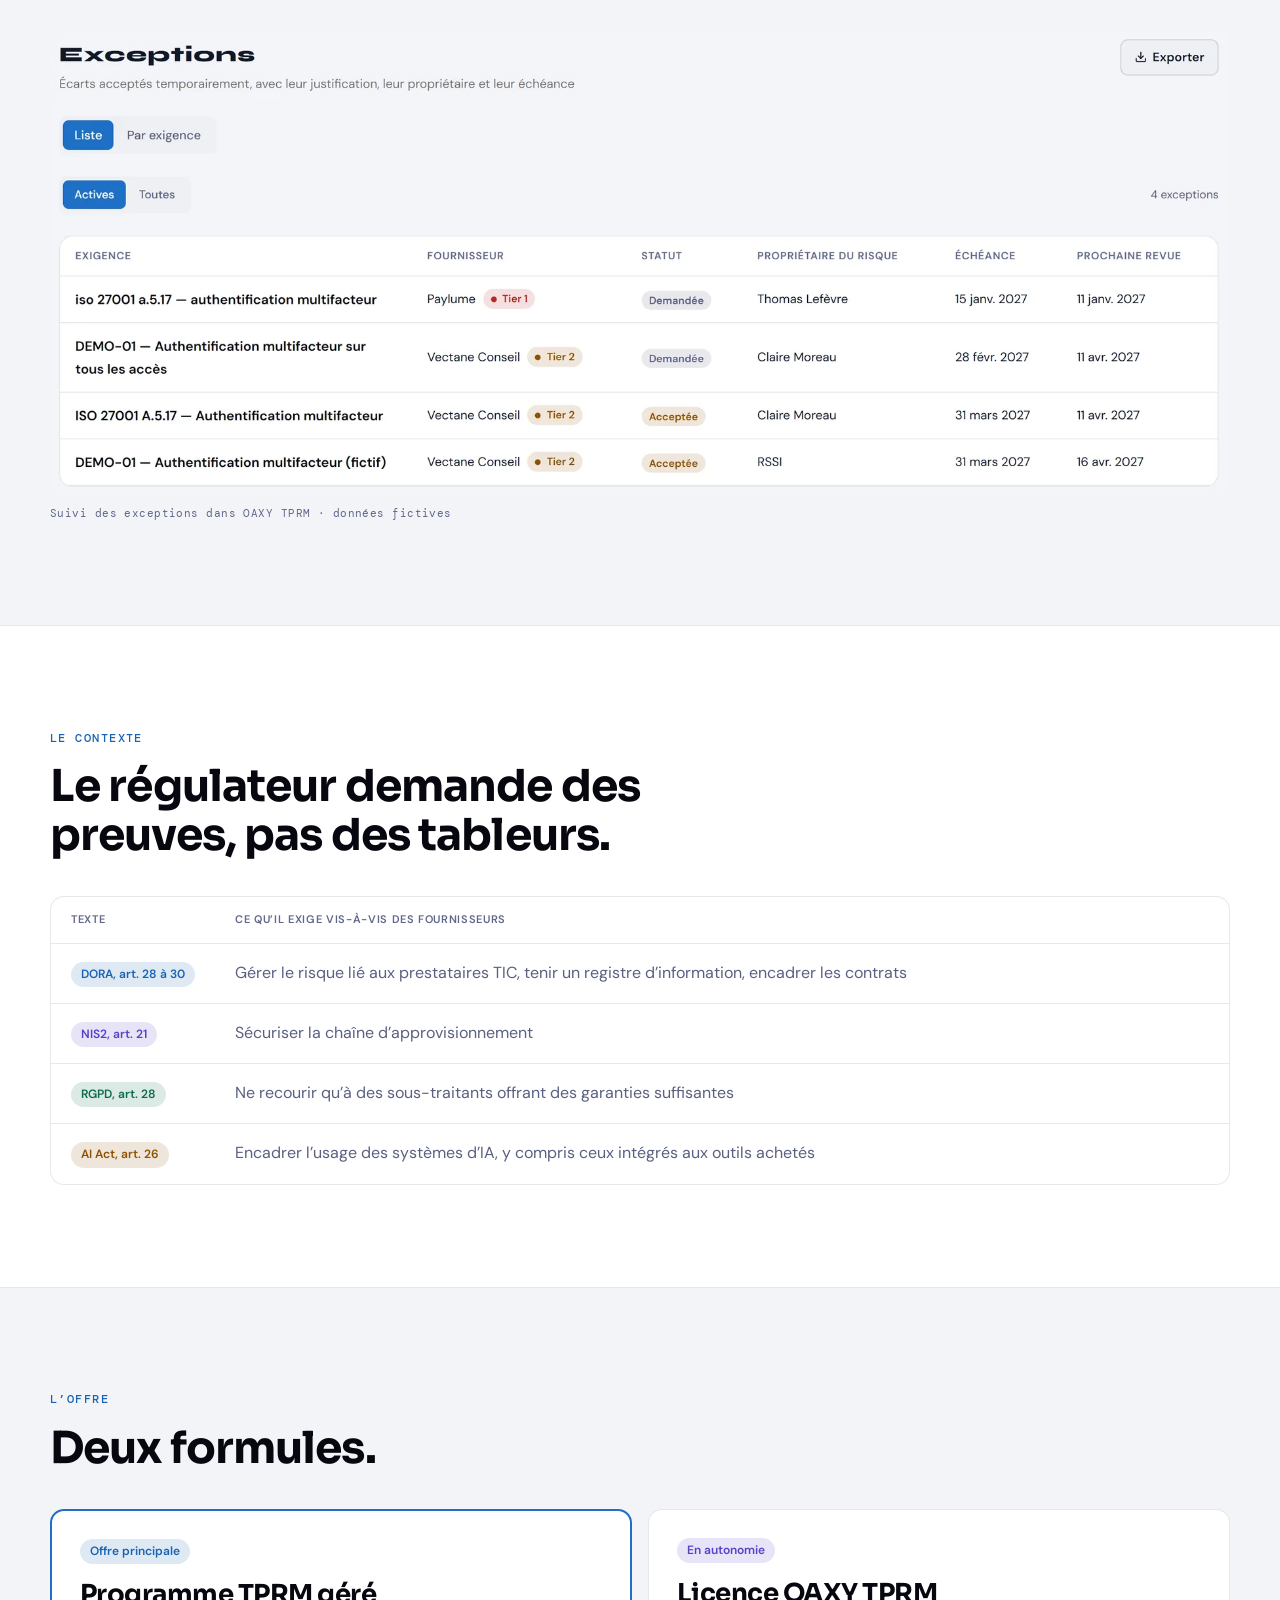
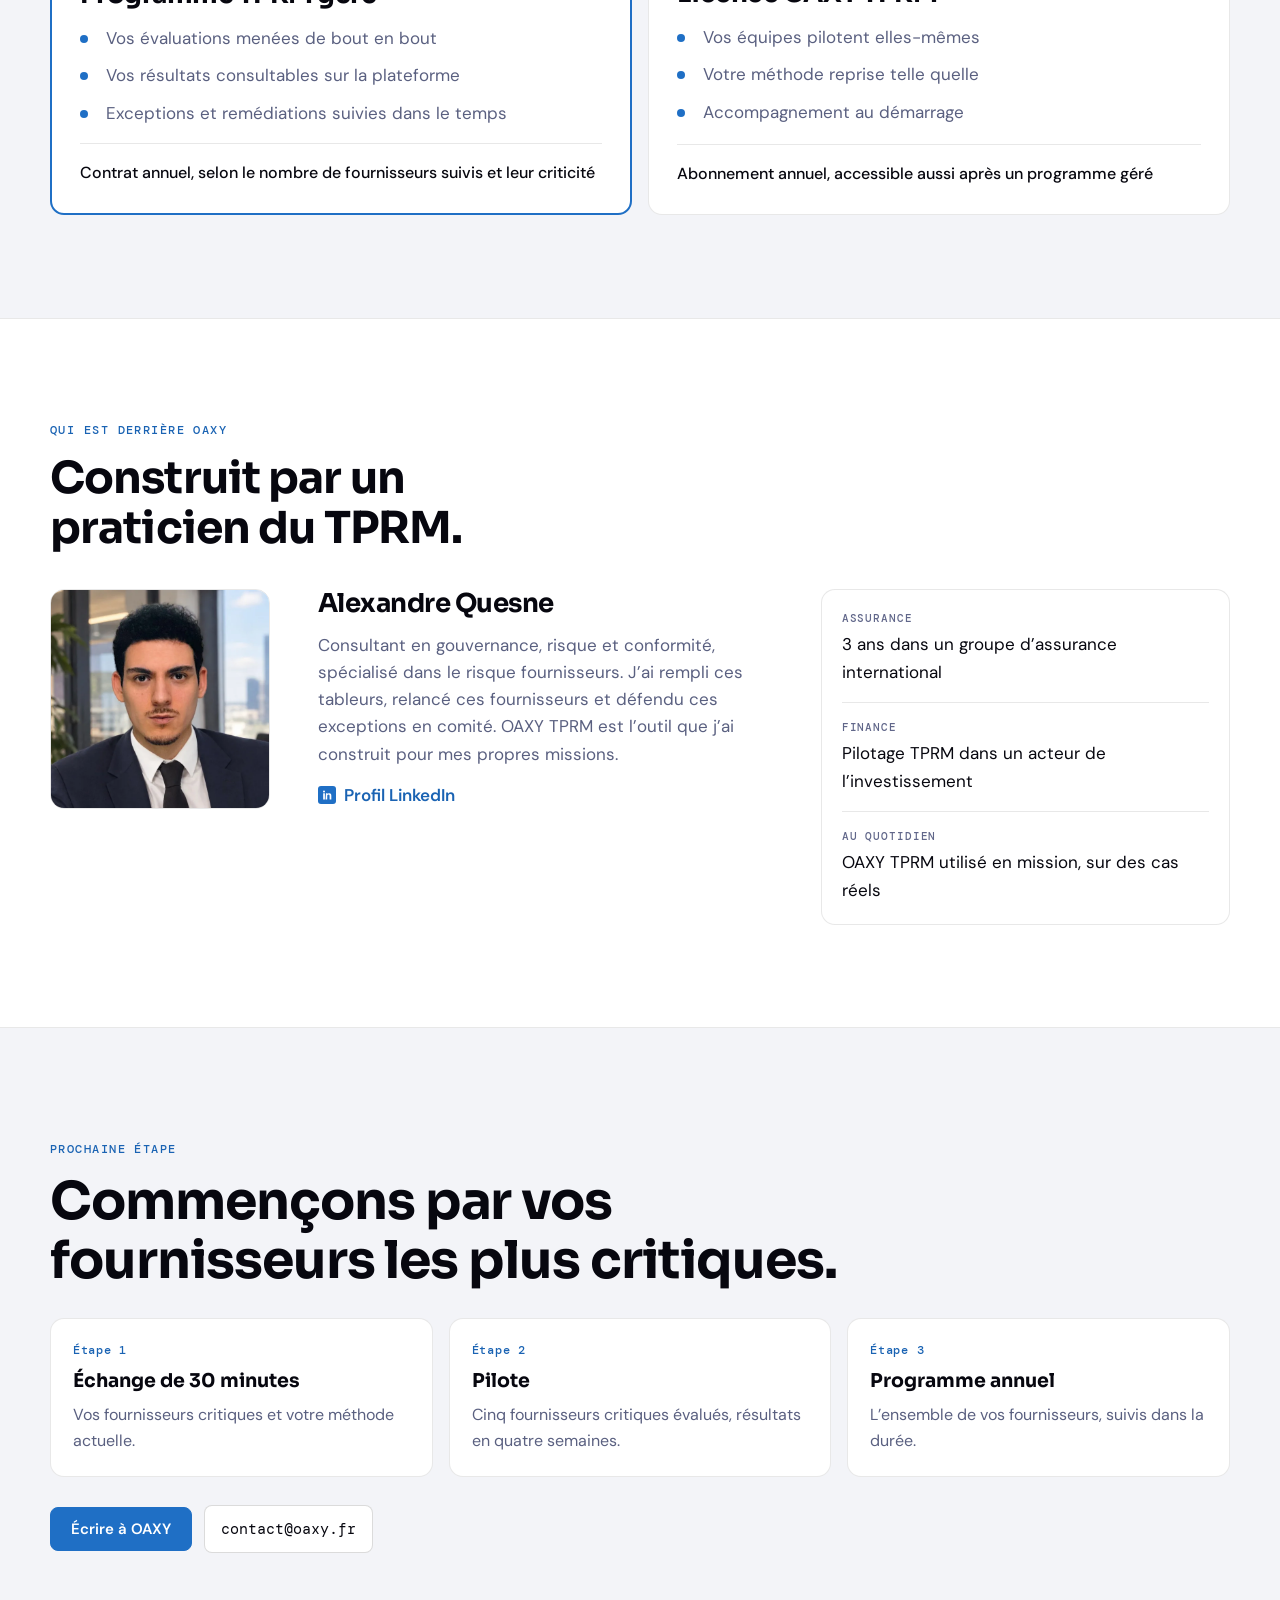
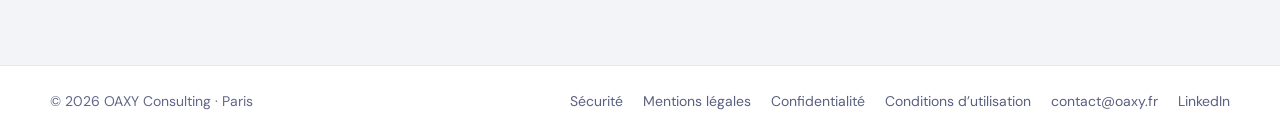
==== commit 78ffbbcf: "feat: legal pages (mentions légales, privacy policy, platform terms of use), trust center (/securite" ====
--- a/index.html
+++ b/index.html
@@ -5,21 +5,21 @@
 <meta name="viewport" content="width=device-width, initial-scale=1, viewport-fit=cover">
 <title>OAXY TPRM — Le risque fournisseurs, sous contrôle</title>
 <meta name="description" content="OAXY mène vos évaluations de fournisseurs de bout en bout, avec une plateforme qui vérifie ce que vos fournisseurs déclarent. DORA, NIS2, RGPD, AI Act.">
-<link rel="canonical" href="https://oaxy.fr/">
+<link rel="canonical" href="https://www.oaxy.fr/">
 <meta property="og:type" content="website">
-<meta property="og:url" content="https://oaxy.fr/">
+<meta property="og:url" content="https://www.oaxy.fr/">
 <meta property="og:site_name" content="OAXY">
 <meta property="og:locale" content="fr_FR">
 <meta property="og:title" content="OAXY TPRM — Le risque fournisseurs, sous contrôle">
 <meta property="og:description" content="Évaluations TPRM pilotées par un expert, outillées par l’IA. Pour les ETI régulées.">
-<meta property="og:image" content="https://oaxy.fr/assets/og-image.png">
+<meta property="og:image" content="https://www.oaxy.fr/assets/og-image.png">
 <meta property="og:image:width" content="1200">
 <meta property="og:image:height" content="627">
 <meta property="og:image:alt" content="OAXY TPRM — Le risque fournisseurs, sous contrôle.">
 <meta name="twitter:card" content="summary_large_image">
 <meta name="twitter:title" content="OAXY TPRM — Le risque fournisseurs, sous contrôle">
 <meta name="twitter:description" content="Évaluations TPRM pilotées par un expert, outillées par l’IA. Pour les ETI régulées.">
-<meta name="twitter:image" content="https://oaxy.fr/assets/og-image.png">
+<meta name="twitter:image" content="https://www.oaxy.fr/assets/og-image.png">
 <meta name="theme-color" content="#FFFFFF">
 <link rel="icon" href="assets/favicon.svg" type="image/svg+xml">
 <link rel="icon" href="assets/favicon-32.png" sizes="32x32" type="image/png">
@@ -446,7 +446,11 @@
 <footer class="footer band">
   <div class="wrap">
     <span>© 2026 OAXY Consulting · Paris</span>
-    <nav aria-label="Contact">
+    <nav aria-label="Contact et informations légales">
+      <a href="/securite">Sécurité</a>
+      <a href="/mentions-legales">Mentions légales</a>
+      <a href="/confidentialite">Confidentialité</a>
+      <a href="/conditions">Conditions d’utilisation</a>
       <a href="mailto:contact@oaxy.fr">contact@oaxy.fr</a>
       <a href="https://www.linkedin.com/in/alexandre-quesne-657b01139" target="_blank" rel="noopener noreferrer">LinkedIn</a>
     </nav>
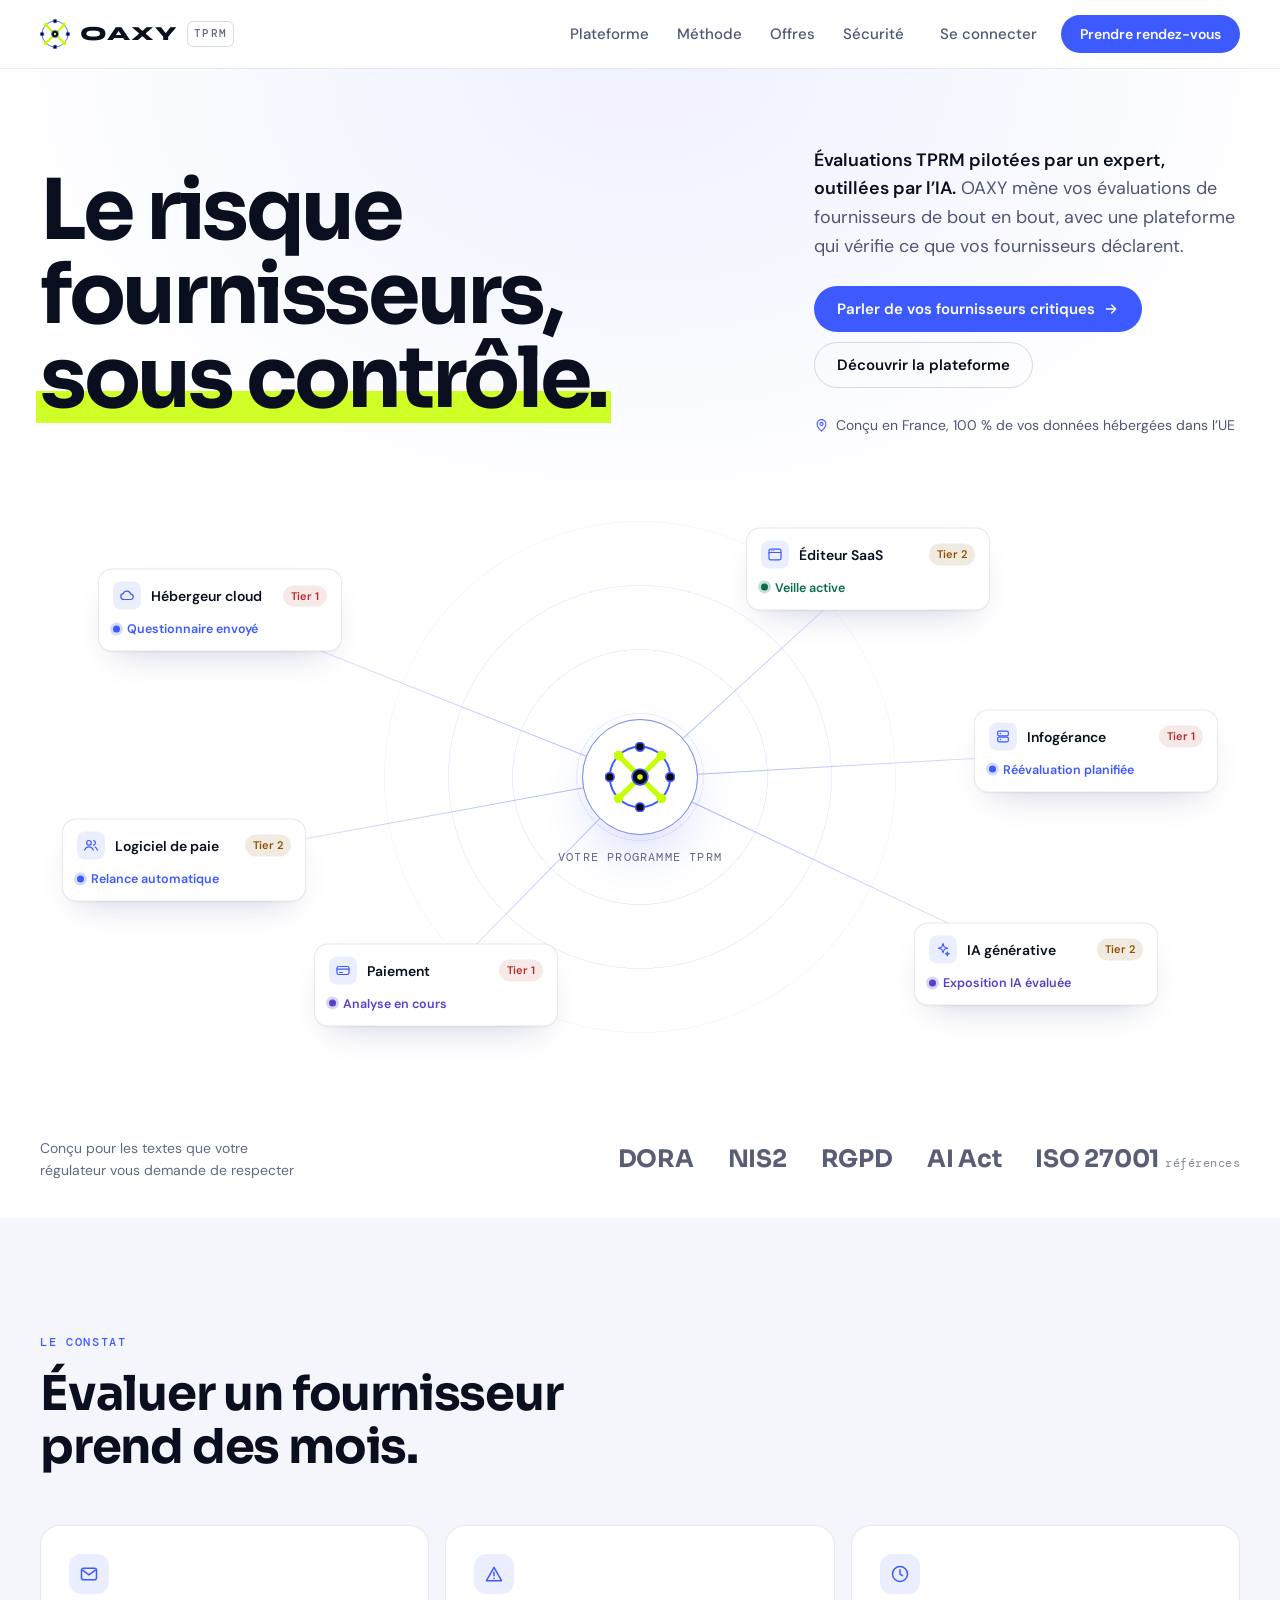
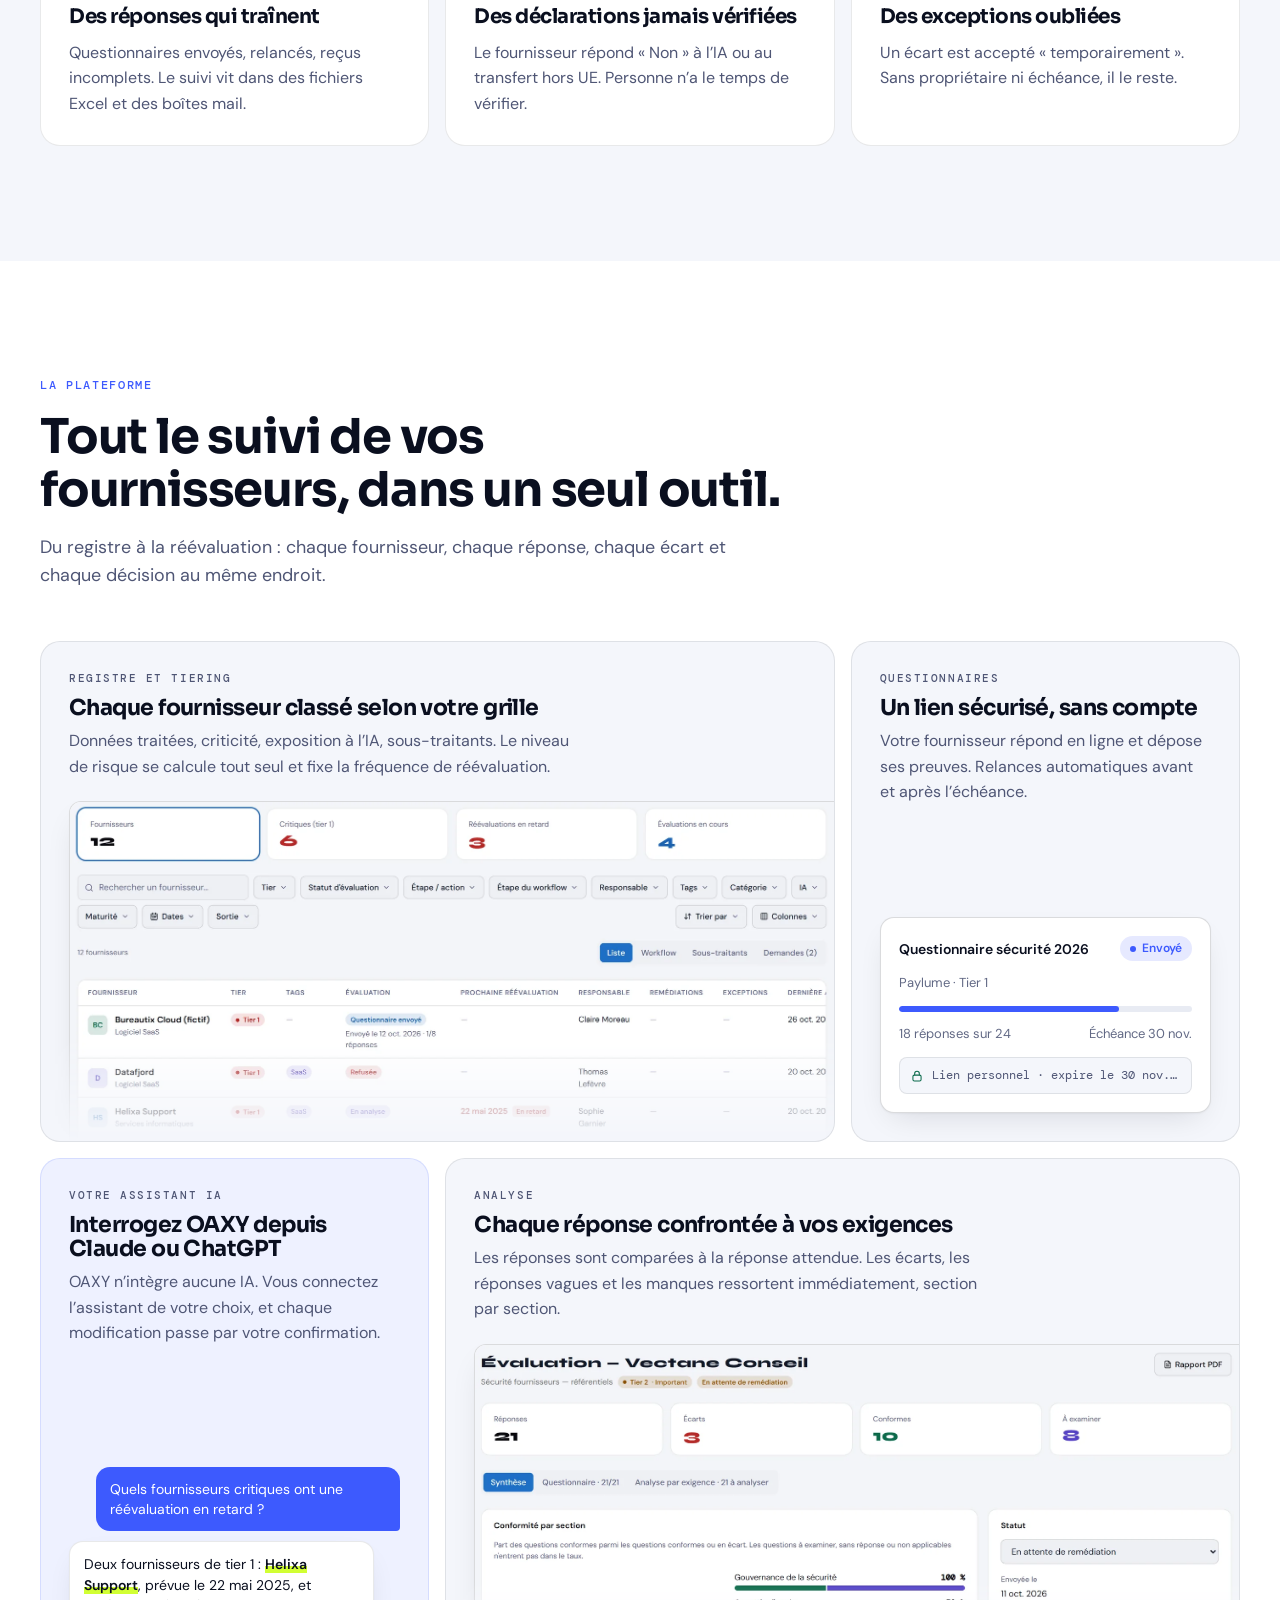
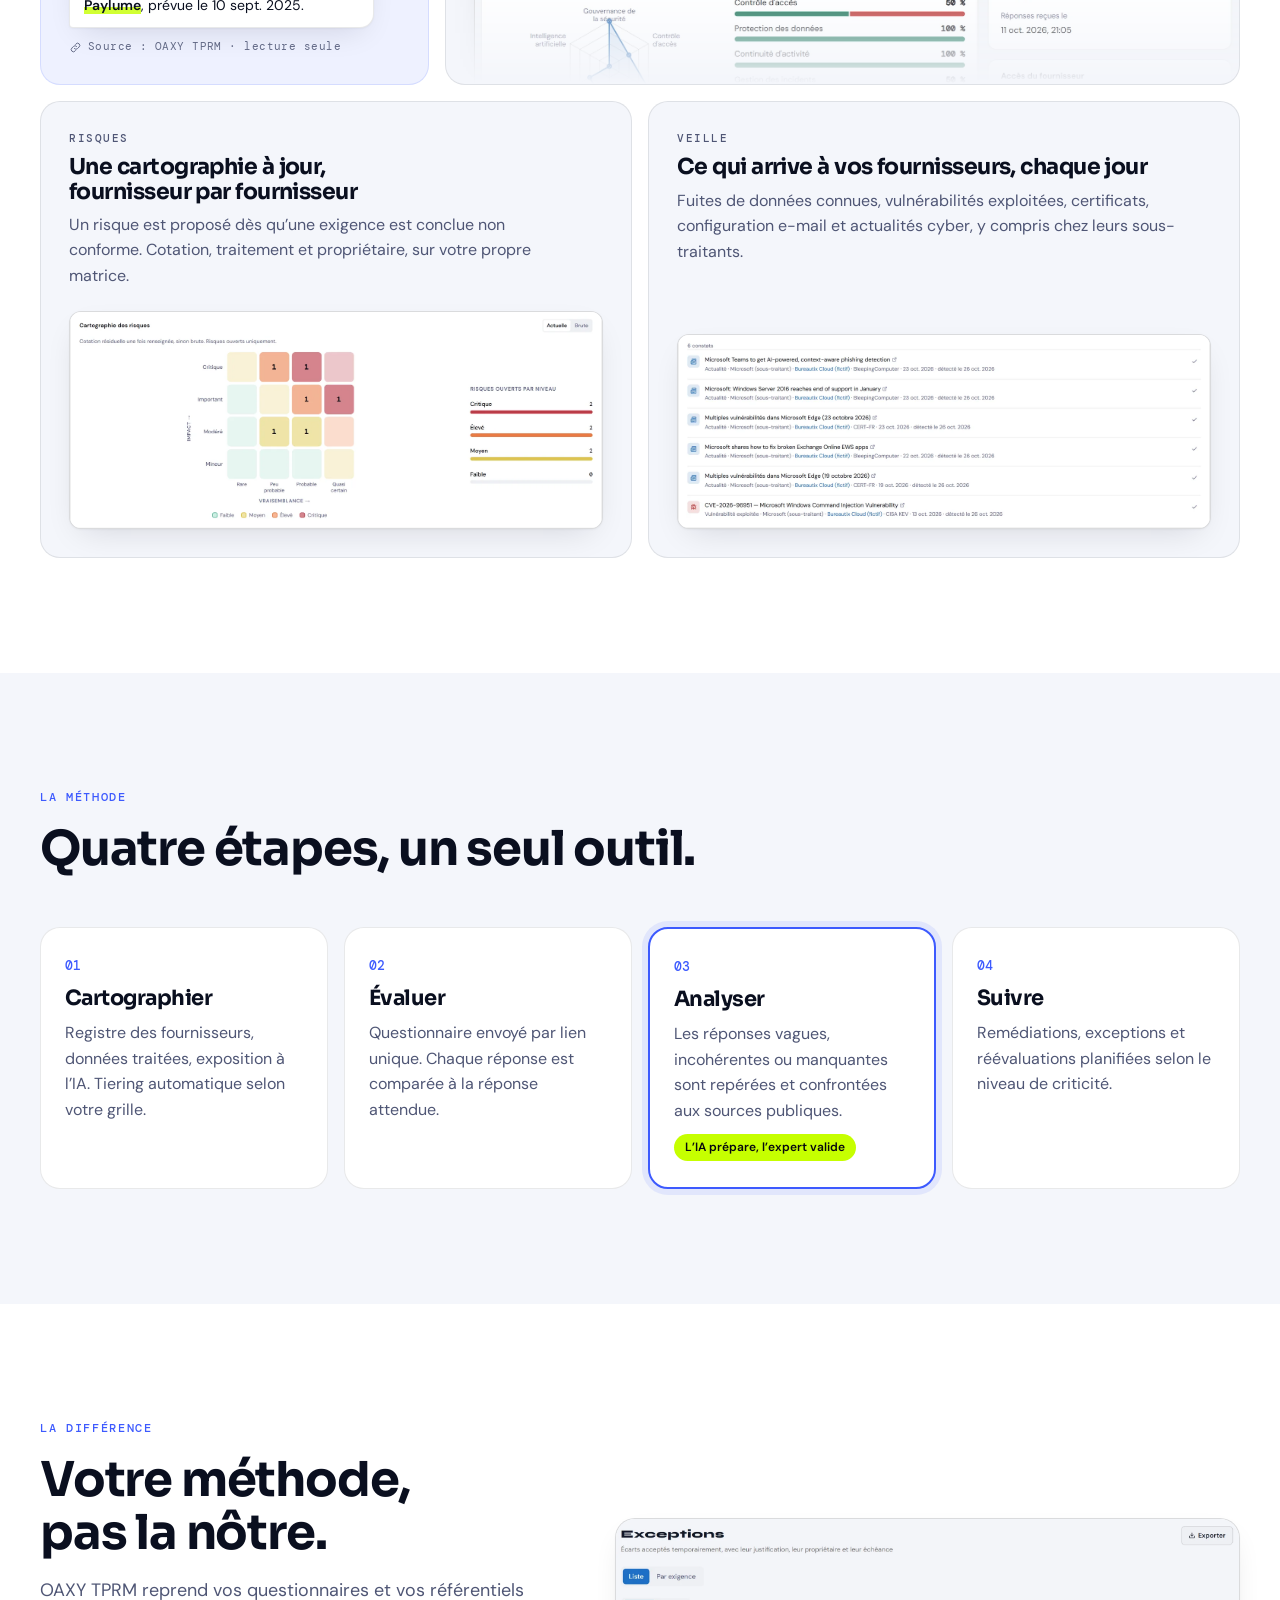
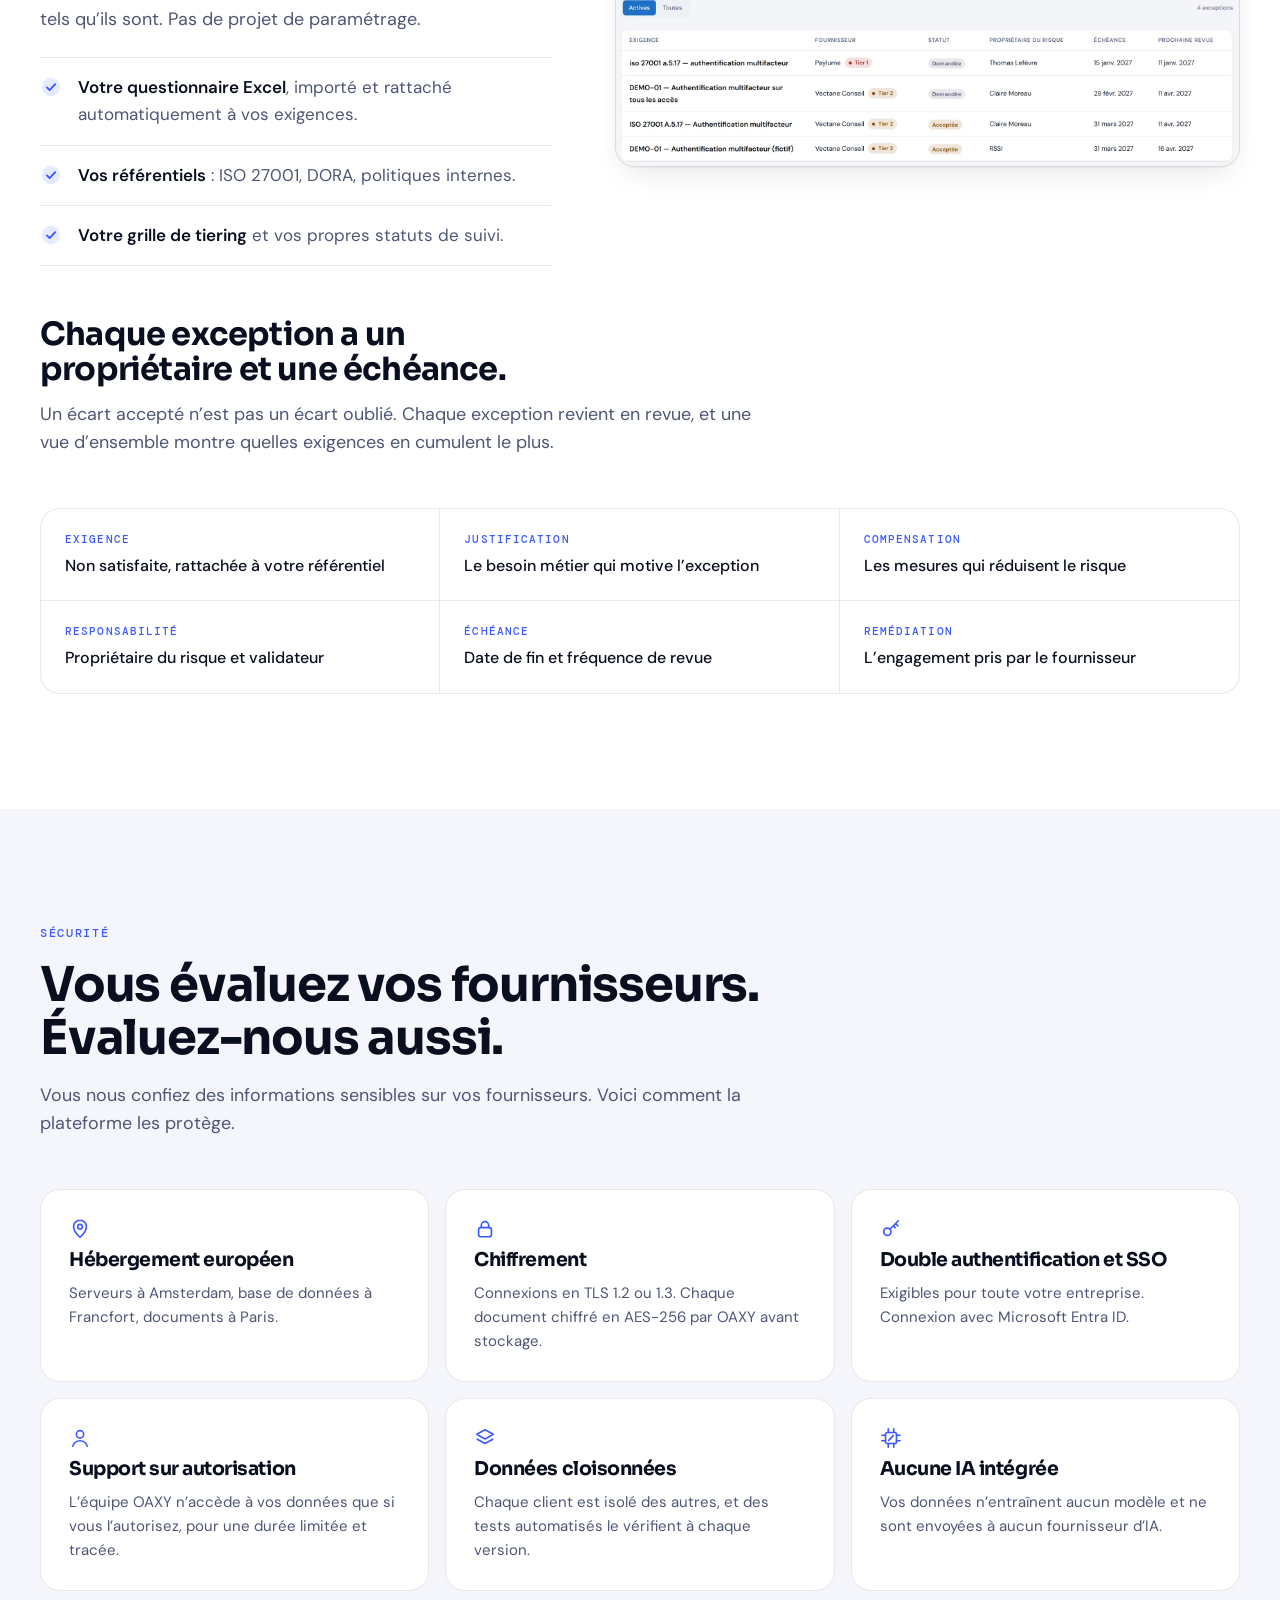
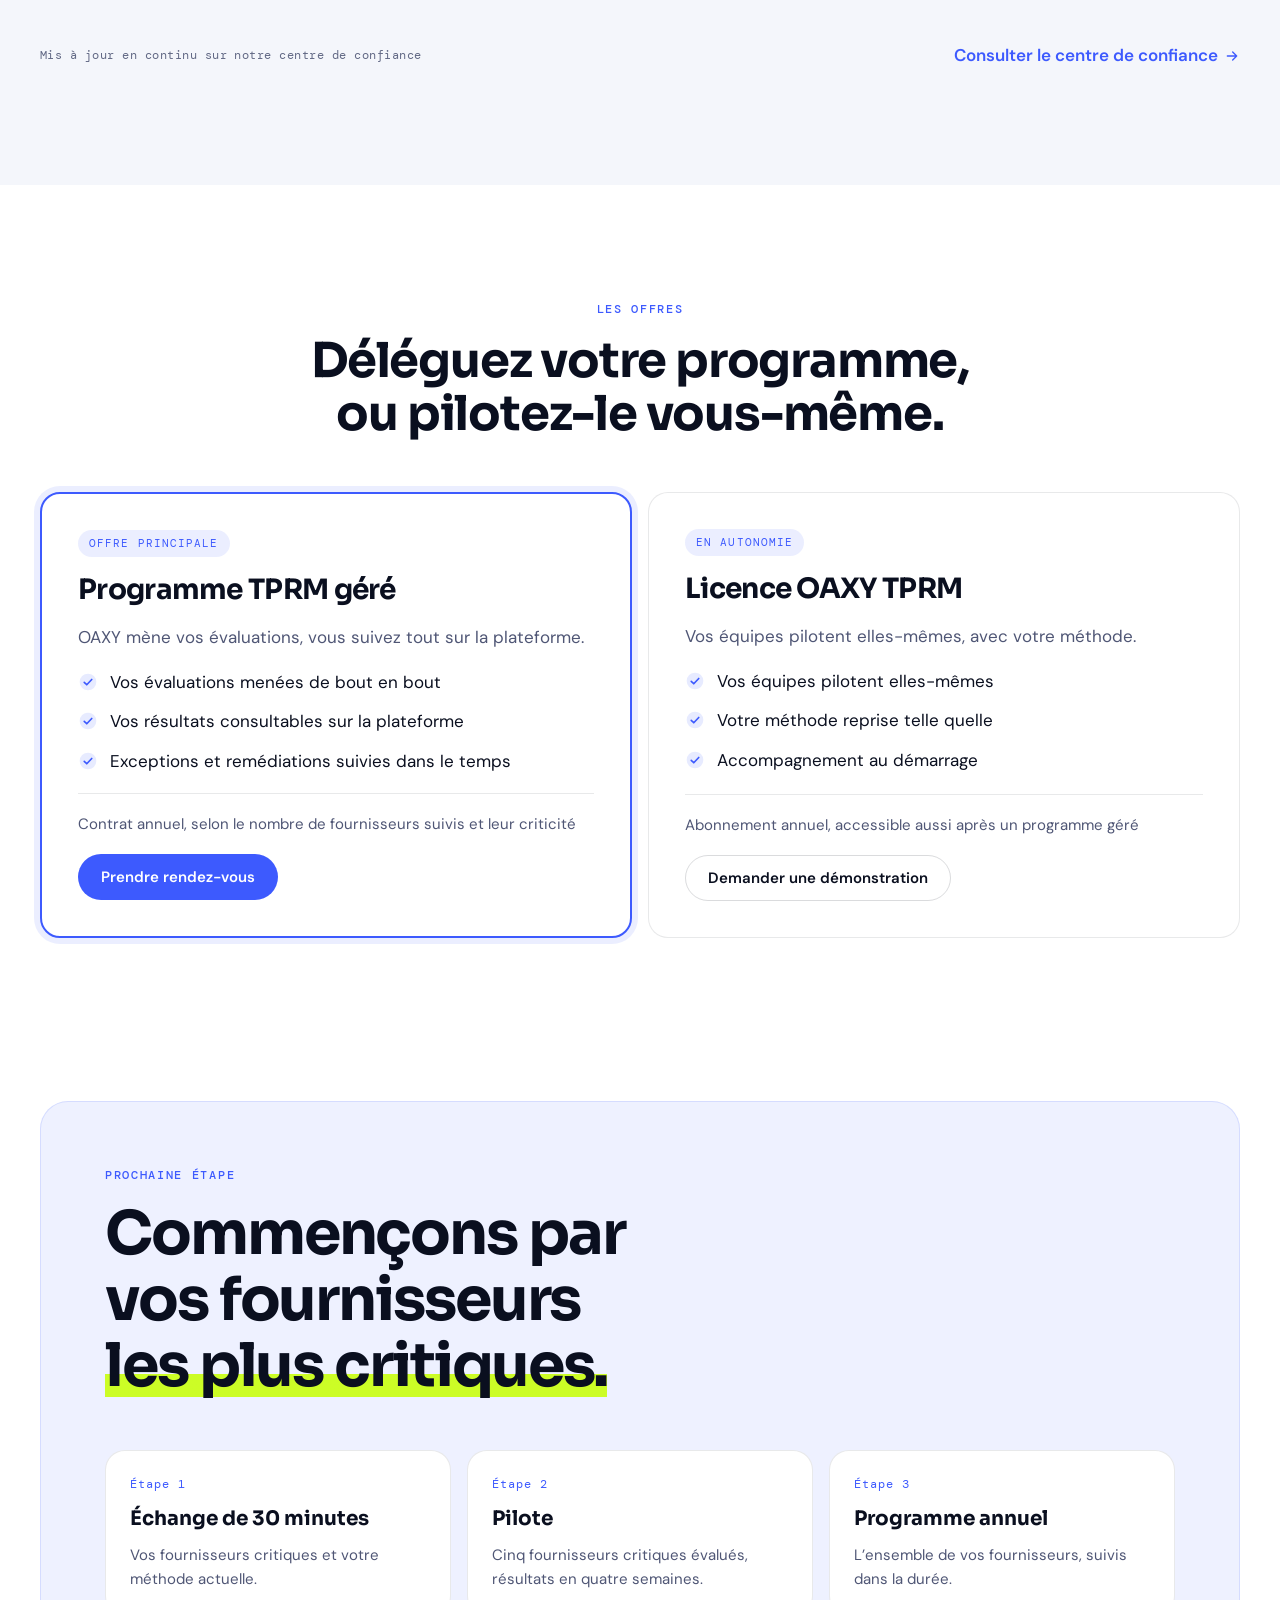
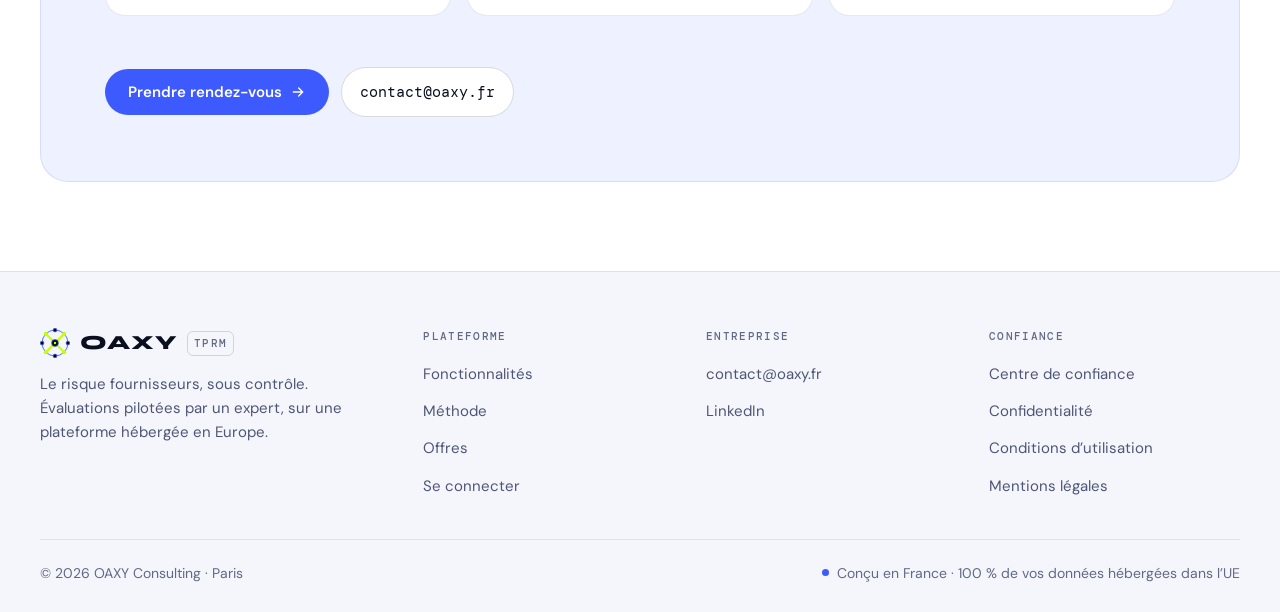
==== commit a29ff0e8: "feat: redesigned home page — light, minimal layout; animated illustration of the TPRM programme in t" ====
--- a/index.html
+++ b/index.html
@@ -26,220 +26,337 @@
 <link rel="apple-touch-icon" href="assets/apple-touch-icon.png">
 <link rel="preconnect" href="https://fonts.googleapis.com">
 <link rel="preconnect" href="https://fonts.gstatic.com" crossorigin>
-<link rel="stylesheet" href="https://fonts.googleapis.com/css2?family=Syne:wght@800&family=Sora:wght@700&family=DM+Sans:opsz,wght@9..40,400;9..40,500;9..40,600;9..40,700&family=DM+Mono:wght@400;500&display=swap">
+<link rel="stylesheet" href="https://fonts.googleapis.com/css2?family=Syne:wght@800&family=Sora:wght@600;700&family=DM+Sans:opsz,wght@9..40,400;9..40,500;9..40,600;9..40,700&family=DM+Mono:wght@400;500&display=swap">
 <style>
-/* Couleurs du mode clair de l'application OAXY TPRM (contrastes WCAG AA). */
+/* Mise en page : produit d'abord. Bandeau d'ouverture sombre aux couleurs du logo (noir, bleu électrique, citron),
+   captures réelles de l'application cadrées comme des fenêtres, grille de fonctionnalités, bandes sombres pour la sécurité et l'appel final. */
 :root {
-  --page: #F3F4F8;
-  --card: #FFFFFF;
-  --input: #EEF0F5;
-  --text: #111827;
-  --text-primary: #07070F;
-  --text-secondary: #5A6080;
-  --text-muted: #61678A;
-  --border: rgba(0, 0, 0, 0.09);
-  --border-md: rgba(0, 0, 0, 0.14);
-  --accent: #1A63B3;
-  --accent-solid: #1F6FC5;
+  --ink: #07070F;          /* fond sombre, noir du logo */
+  --page: #FFFFFF;
+  --mist: #F4F6FB;         /* bandes claires alternées */
+  --text: #0A0F1F;
+  --text-2: #4F5675;
+  --text-3: #626985;
+  --line: rgba(10, 15, 31, 0.09);
+  --line-2: rgba(10, 15, 31, 0.15);
+  --accent: #3D5AFE;       /* bleu électrique du logo */
+  --accent-2: #2E46E0;
+  --accent-soft: rgba(61, 90, 254, 0.10);
+  --lime: #C6FF00;         /* citron du logo : surlignage et petites touches, jamais en texte sur fond clair */
+  --sky: #EEF1FF;          /* fond bleuté très léger (ouverture, appel final) */
   --danger: #B82827;
   --warning: #8F5000;
   --success: #0B6B4C;
   --violet: #5442C8;
-  --radius-card: 14px;
-  --radius-control: 8px;
+  --r-lg: 20px;
+  --r-md: 14px;
+  --r-sm: 9px;
   --f-logo: 'Syne', 'Arial Black', Arial, sans-serif;
   --f-title: 'Sora', 'Helvetica Neue', Arial, sans-serif;
   --f-body: 'DM Sans', 'Helvetica Neue', Arial, sans-serif;
   --f-mono: 'DM Mono', 'Courier New', monospace;
-  --wrap: 1180px;
+  --wrap: 1200px;
+  --shadow: 0 1px 2px rgba(10, 15, 31, 0.04), 0 12px 32px -12px rgba(10, 15, 31, 0.14);
+  --shadow-lg: 0 30px 70px -30px rgba(31, 45, 120, 0.28);
   color-scheme: light;
 }
 *, *::before, *::after { box-sizing: border-box; }
 html { scroll-behavior: smooth; -webkit-text-size-adjust: 100%; }
 body { margin: 0; background: var(--page); color: var(--text); font-family: var(--f-body); font-size: 17px; line-height: 1.6; -webkit-font-smoothing: antialiased; }
-img { max-width: 100%; display: block; }
+img { max-width: 100%; height: auto; display: block; }
 a { color: var(--accent); }
-:focus-visible { outline: 2px solid var(--accent-solid); outline-offset: 3px; border-radius: 4px; }
-h1, h2, h3 { font-family: var(--f-title); font-weight: 700; color: var(--text-primary); letter-spacing: -0.02em; line-height: 1.12; margin: 0; text-wrap: balance; }
+:focus-visible { outline: 2px solid var(--accent); outline-offset: 3px; border-radius: 6px; }
+h1, h2, h3 { font-family: var(--f-title); font-weight: 700; color: var(--text); letter-spacing: -0.025em; line-height: 1.1; margin: 0; text-wrap: balance; }
 p { margin: 0; }
+ul, ol { margin: 0; padding: 0; list-style: none; }
 .band { padding-left: max(16px, env(safe-area-inset-left, 0px)); padding-right: max(16px, env(safe-area-inset-right, 0px)); }
-.band--white { background: var(--card); border-top: 1px solid var(--border); border-bottom: 1px solid var(--border); }
+.band--mist { background: var(--mist); }
 .wrap { max-width: var(--wrap); margin: 0 auto; }
-.section { padding-block: clamp(56px, 8vw, 104px); display: flex; flex-direction: column; gap: 36px; }
-.head { display: flex; flex-direction: column; gap: 14px; }
-.eyebrow { font-family: var(--f-mono); font-size: 12px; font-weight: 500; letter-spacing: 0.12em; text-transform: uppercase; color: var(--accent); }
-.h2 { font-size: clamp(28px, 3.8vw, 44px); max-width: 22ch; }
-.lead { color: var(--text-secondary); font-size: 18px; max-width: 62ch; }
-.card { background: var(--card); border: 1px solid var(--border); border-radius: var(--radius-card); }
-
-/* Boutons et badges : ceux de l'application */
-.btn { display: inline-flex; align-items: center; justify-content: center; gap: 8px; font-family: var(--f-body); font-weight: 600; font-size: 15px; line-height: 1.2; text-decoration: none; border-radius: var(--radius-control); padding: 12px 20px; border: 1px solid transparent; transition: opacity .15s ease; }
-.btn:hover { opacity: .9; }
-.btn--primary { background: var(--accent-solid); border-color: var(--accent-solid); color: #FFFFFF; }
-.btn--secondary { background: var(--input); border-color: var(--border-md); color: var(--text); }
-.badge { display: inline-flex; align-items: center; gap: 6px; padding: 3px 10px; border-radius: 999px; font-size: 12px; font-weight: 600; white-space: nowrap; background: color-mix(in srgb, var(--c) 14%, transparent); color: var(--c); }
-.badge--accent { --c: var(--accent); }
-.badge--danger { --c: var(--danger); }
-.badge--warning { --c: var(--warning); }
-.badge--success { --c: var(--success); }
-.badge--violet { --c: var(--violet); }
+.section { padding-block: clamp(72px, 9vw, 120px); display: flex; flex-direction: column; gap: clamp(36px, 4vw, 56px); }
+.head { display: flex; flex-direction: column; gap: 16px; max-width: 760px; }
+.head--center { align-items: center; text-align: center; margin-inline: auto; }
+.eyebrow { font-family: var(--f-mono); font-size: 12px; font-weight: 500; letter-spacing: 0.14em; text-transform: uppercase; color: var(--accent); }
+.h2 { font-size: clamp(30px, 4vw, 48px); }
+.lead { color: var(--text-2); font-size: clamp(17px, 1.4vw, 19px); max-width: 62ch; }
+.note { font-family: var(--f-mono); font-size: 12px; letter-spacing: 0.04em; color: var(--text-3); }
+
+/* Boutons */
+.btn { display: inline-flex; align-items: center; justify-content: center; gap: 8px; font-family: var(--f-body); font-weight: 600; font-size: 15px; line-height: 1.2; text-decoration: none; border-radius: 999px; padding: 13px 22px; border: 1px solid transparent; transition: transform .15s ease, background-color .15s ease, border-color .15s ease; white-space: nowrap; }
+.btn:hover { transform: translateY(-1px); }
+.btn svg { width: 16px; height: 16px; }
+.btn--primary { background: var(--accent); color: #FFFFFF; }
+.btn--primary:hover { background: var(--accent-2); }
+.btn--lime { background: var(--accent); color: #FFFFFF; }
+.btn--lime:hover { background: var(--accent-2); }
+.btn--ghost { background: transparent; color: var(--text); border-color: var(--line-2); }
+.btn--ghost:hover { border-color: var(--text); }
+.link-arrow { display: inline-flex; align-items: center; gap: 6px; font-weight: 600; text-decoration: none; }
+.link-arrow:hover { text-decoration: underline; }
 
 /* Navigation */
-.nav { position: sticky; top: 0; z-index: 10; background: rgba(255, 255, 255, 0.92); backdrop-filter: blur(10px); -webkit-backdrop-filter: blur(10px); border-bottom: 1px solid var(--border); }
-.nav .wrap { display: flex; align-items: center; justify-content: space-between; gap: 20px; padding-block: 12px; }
-.brand { display: inline-flex; align-items: center; gap: 10px; text-decoration: none; color: var(--text-primary); }
+body::before { content: ""; position: fixed; inset: 0 0 auto; height: env(safe-area-inset-top, 0px); z-index: 30; background: var(--page); }
+.nav { position: sticky; top: env(safe-area-inset-top, 0px); z-index: 20; background: rgba(255, 255, 255, 0.86); backdrop-filter: saturate(160%) blur(14px); -webkit-backdrop-filter: saturate(160%) blur(14px); border-bottom: 1px solid var(--line); }
+.nav .wrap { display: flex; align-items: center; justify-content: space-between; gap: 20px; padding-block: 14px; }
+.brand { display: inline-flex; align-items: center; gap: 10px; text-decoration: none; color: var(--text); }
 .brand img { width: 30px; height: 30px; }
-.wordmark { font-family: var(--f-logo); font-weight: 800; font-size: 20px; letter-spacing: 0.04em; line-height: 1; }
-.wordmark-tag { font-family: var(--f-mono); font-size: 11px; font-weight: 500; letter-spacing: 0.1em; color: var(--text-muted); }
-.nav-links { display: flex; align-items: center; gap: 6px; }
-.nav-links a:not(.btn) { color: var(--text-secondary); text-decoration: none; font-size: 15px; font-weight: 500; padding: 8px 12px; border-radius: var(--radius-control); }
-.nav-links a:not(.btn):hover { background: var(--input); color: var(--text-primary); }
-.nav .btn { padding: 9px 16px; font-size: 14px; margin-left: 6px; }
-
-/* Hero */
-.hero { padding-block: clamp(48px, 7vw, 88px) clamp(56px, 8vw, 96px); display: grid; grid-template-columns: minmax(0, 0.95fr) minmax(0, 1.05fr); gap: clamp(32px, 5vw, 64px); align-items: center; }
-.hero > * { min-width: 0; }
-.hero-copy { display: flex; flex-direction: column; gap: 22px; }
-.hero h1 { font-size: clamp(38px, 5.4vw, 64px); letter-spacing: -0.03em; line-height: 1.04; }
-.hero h1 em { font-style: normal; color: var(--accent); }
-.subtitle { font-family: var(--f-title); font-weight: 700; font-size: clamp(19px, 2vw, 23px); line-height: 1.35; color: var(--text-primary); max-width: 34ch; }
+.wordmark { font-family: var(--f-logo); font-weight: 800; font-size: 20px; letter-spacing: 0.05em; line-height: 1; }
+.wordmark-tag { font-family: var(--f-mono); font-size: 11px; font-weight: 500; letter-spacing: 0.12em; color: var(--text-3); border: 1px solid var(--line-2); border-radius: 6px; padding: 3px 6px; }
+.nav-links { display: flex; align-items: center; gap: 4px; }
+.nav-links a:not(.btn) { color: var(--text-2); text-decoration: none; font-size: 15px; font-weight: 500; padding: 8px 12px; border-radius: 999px; }
+.nav-links a:not(.btn):hover { color: var(--text); background: var(--mist); }
+.nav .btn { padding: 10px 18px; font-size: 14px; margin-left: 8px; }
+.nav .login { margin-left: 8px; }
+
+/* Ouverture */
+.hero { position: relative; overflow: hidden; background: var(--page); color: var(--text); }
+.hero::before { content: ""; position: absolute; inset: 0; pointer-events: none; background: radial-gradient(70% 60% at 50% 0%, var(--sky), transparent 75%); }
+.hero .wrap { position: relative; z-index: 1; padding-block: clamp(40px, 6vw, 80px) clamp(40px, 5vw, 72px); display: flex; flex-direction: column; gap: clamp(48px, 6vw, 72px); }
+.hero-top { display: grid; grid-template-columns: minmax(0, 1.25fr) minmax(0, 0.75fr); gap: clamp(28px, 5vw, 72px); align-items: center; }
+.hero-top > * { min-width: 0; }
+.hero h1 { color: var(--text); font-size: clamp(42px, 6.6vw, 84px); letter-spacing: -0.04em; line-height: 1.0; }
+.hero h1 em { font-style: normal; background: linear-gradient(transparent 62%, rgba(198, 255, 0, 0.85) 62%, rgba(198, 255, 0, 0.85) 92%, transparent 92%); padding-inline: 4px; margin-inline: -4px; -webkit-box-decoration-break: clone; box-decoration-break: clone; }
+.hero-side { display: flex; flex-direction: column; gap: 26px; padding-bottom: 8px; }
+.hero-side p { color: var(--text-2); font-size: clamp(17px, 1.4vw, 19px); }
+.hero-side p b { color: var(--text); font-weight: 600; }
 .ctas { display: flex; flex-wrap: wrap; gap: 10px; }
-
-/* Vues de l'application fondues dans la page : même fond, pas de cadre, bords qui s'effacent */
-.blend { margin: 0; display: flex; flex-direction: column; gap: 10px; }
-.blend img { width: 100%; height: auto; }
-.blend figcaption { font-family: var(--f-mono); font-size: 11px; letter-spacing: 0.04em; color: var(--text-muted); }
-.blend--hero { width: calc(100% + clamp(0px, 7vw, 120px)); }
-.blend--hero img {
-  -webkit-mask-image: linear-gradient(to bottom, #000 68%, transparent 100%), linear-gradient(to right, #000 82%, transparent 100%);
-  -webkit-mask-composite: source-in;
-  mask-image: linear-gradient(to bottom, #000 68%, transparent 100%), linear-gradient(to right, #000 82%, transparent 100%);
-  mask-composite: intersect;
-}
-.band--hero { overflow: hidden; }
-
-/* Cas réel */
-.statement { padding-block: clamp(56px, 8vw, 96px); display: flex; flex-direction: column; gap: 18px; }
-.statement .big { font-family: var(--f-title); font-weight: 700; font-size: clamp(28px, 4.4vw, 52px); line-height: 1.1; letter-spacing: -0.03em; color: var(--text-primary); max-width: 24ch; text-wrap: balance; }
-.statement .big span { color: var(--accent); }
-.statement .note { color: var(--text-muted); font-size: 15px; }
+.assurances { display: flex; flex-wrap: wrap; gap: 8px 18px; font-size: 14px; color: var(--text-2); }
+.assurances li { display: inline-flex; align-items: center; gap: 7px; }
+.assurances svg { width: 15px; height: 15px; color: var(--accent); flex: none; }
+
+/* Illustration animée de l'ouverture : OAXY au centre, vos fournisseurs autour, leurs statuts qui évoluent */
+.orbit { position: relative; width: 100%; aspect-ratio: 1200 / 520; margin-inline: auto; }
+.orbit::after { content: ""; position: absolute; left: 50%; top: 50%; width: min(80%, 640px); aspect-ratio: 1; border-radius: 50%; pointer-events: none; }
+.orbit::after { transform: translate(-50%, -50%); background: repeating-radial-gradient(circle, transparent 0 63px, rgba(61,90,254,.10) 63px 64px);
+  -webkit-mask-image: radial-gradient(closest-side, #000 55%, transparent); mask-image: radial-gradient(closest-side, #000 55%, transparent); }
+.orbit-hub { position: absolute; left: 50%; top: 50%; transform: translate(-50%, -50%); z-index: 3; width: 116px; height: 116px; border-radius: 50%; display: grid; place-items: center;
+  background: var(--page); border: 1px solid var(--line-2); box-shadow: 0 24px 60px -24px rgba(61,90,254,.45); }
+.orbit-hub img { width: 70px; height: 70px; }
+.orbit-hub::before, .orbit-hub::after { content: ""; position: absolute; inset: -1px; border-radius: 50%; border: 1px solid rgba(61,90,254,.35); animation: orbit-ring 3.6s ease-out infinite; }
+.orbit-hub::after { animation-delay: 1.8s; }
+@keyframes orbit-ring { from { transform: scale(1); opacity: .8; } to { transform: scale(2.3); opacity: 0; } }
+.orbit-hub span { position: absolute; top: calc(100% + 14px); left: 50%; transform: translateX(-50%); white-space: nowrap; font-family: var(--f-mono); font-size: 12px; letter-spacing: .1em; text-transform: uppercase; color: var(--text-3); }
+.wire { position: absolute; z-index: 1; height: 1px; transform-origin: 0 50%; pointer-events: none; font-style: normal;
+  background: linear-gradient(90deg, rgba(61,90,254,.45), rgba(61,90,254,.12)); }
+.wire b { position: absolute; top: -3px; left: 100%; width: 7px; height: 7px; border-radius: 99px; background: var(--accent); box-shadow: 0 0 0 4px rgba(61,90,254,.15);
+  animation: orbit-packet 3.4s cubic-bezier(.45,0,.25,1) infinite; animation-delay: calc(var(--i) * -0.57s); }
+@keyframes orbit-packet { 0% { left: 100%; opacity: 0; } 15% { opacity: 1; } 85% { opacity: 1; } 100% { left: 0; opacity: 0; } }
+.vendor { position: absolute; left: var(--x); top: var(--y); z-index: 2; width: 244px; padding: 12px 14px; border-radius: 14px; display: flex; flex-direction: column; gap: 9px;
+  background: var(--page); border: 1px solid var(--line); box-shadow: 0 1px 2px rgba(10,15,31,.04), 0 16px 36px -18px rgba(31,45,120,.25);
+  transform: translate(-50%, -50%); animation: orbit-float 7s ease-in-out infinite; animation-delay: calc(var(--d) * -2); }
+@keyframes orbit-float { 0%, 100% { transform: translate(-50%, -50%); } 50% { transform: translate(-50%, calc(-50% - 7px)); } }
+.vendor-head { display: flex; align-items: center; gap: 10px; min-width: 0; }
+.vendor-ico { flex: none; width: 28px; height: 28px; border-radius: 8px; display: grid; place-items: center; background: var(--accent-soft); color: var(--accent); }
+.vendor-ico svg { width: 16px; height: 16px; }
+.vendor-head b { flex: 1; min-width: 0; font-size: 14px; font-weight: 600; color: var(--text); white-space: nowrap; overflow: hidden; text-overflow: ellipsis; }
+.vendor-head em { flex: none; font-style: normal; font-size: 11px; font-weight: 600; border-radius: 999px; padding: 2px 8px; }
+.vendor-head .t1 { color: var(--danger); background: color-mix(in srgb, var(--danger) 10%, transparent); }
+.vendor-head .t2 { color: var(--warning); background: color-mix(in srgb, var(--warning) 12%, transparent); }
+.status { display: grid; font-size: 12.5px; font-weight: 600; }
+.status span { grid-area: 1 / 1; display: inline-flex; align-items: center; gap: 7px; opacity: 0; animation: orbit-status 9s infinite; }
+.status span::before { content: ""; width: 7px; height: 7px; border-radius: 99px; background: currentColor; box-shadow: 0 0 0 3px color-mix(in srgb, currentColor 22%, transparent); }
+.status span:nth-child(1) { opacity: 1; animation-delay: calc(0s - var(--d)); }
+.status span:nth-child(2) { animation-delay: calc(3s - var(--d)); }
+.status span:nth-child(3) { animation-delay: calc(6s - var(--d)); }
+@keyframes orbit-status { 0% { opacity: 0; transform: translateY(4px); } 4% { opacity: 1; transform: none; } 30% { opacity: 1; } 33.33% { opacity: 0; } 100% { opacity: 0; } }
+.s-blue { color: var(--accent); } .s-violet { color: var(--violet); } .s-green { color: var(--success); } .s-red { color: var(--danger); } .s-amber { color: var(--warning); }
+
+/* Référentiels couverts */
+.frameworks-strip { padding-block: 36px; display: flex; align-items: center; justify-content: space-between; gap: 18px 40px; flex-wrap: wrap; }
+.frameworks-strip p { font-size: 14px; color: var(--text-3); max-width: 26ch; }
+.frameworks-strip ul { display: flex; flex-wrap: wrap; gap: 10px 34px; align-items: baseline; }
+.frameworks-strip li { font-family: var(--f-title); font-weight: 700; font-size: clamp(18px, 2vw, 24px); letter-spacing: -0.01em; color: #2B3150; opacity: .78; }
+.frameworks-strip li small { font-family: var(--f-mono); font-weight: 400; font-size: 12px; letter-spacing: 0.04em; color: var(--text-3); margin-left: 6px; }
 
 /* Constat */
 .trio { display: grid; grid-template-columns: repeat(3, minmax(0, 1fr)); gap: 16px; }
-.trio .card { padding: 24px; display: flex; flex-direction: column; gap: 10px; }
+.trio li { padding: 28px; border-radius: var(--r-lg); background: var(--page); border: 1px solid var(--line); display: flex; flex-direction: column; gap: 12px; }
+.trio .ico { width: 40px; height: 40px; border-radius: 12px; display: grid; place-items: center; background: var(--accent-soft); color: var(--accent); }
+.trio .ico svg { width: 20px; height: 20px; }
 .trio h3 { font-size: 20px; }
-.trio p { color: var(--text-secondary); font-size: 16px; }
+.trio p { color: var(--text-2); font-size: 16px; }
+
+/* Plateforme : grille de fonctionnalités */
+.bento { display: grid; grid-template-columns: repeat(6, minmax(0, 1fr)); gap: 16px; }
+.tile { grid-column: span 3; min-width: 0; border-radius: var(--r-lg); background: var(--mist); border: 1px solid var(--line); overflow: hidden; display: flex; flex-direction: column; }
+.tile--4 { grid-column: span 4; }
+.tile--2 { grid-column: span 2; }
+.tile-copy { padding: 28px 28px 22px; display: flex; flex-direction: column; gap: 8px; }
+.tile-copy .eyebrow { font-size: 11px; }
+.tile h3 { font-size: 22px; }
+.tile-copy p { color: var(--text-2); font-size: 16px; max-width: 46ch; }
+.tile-visual { margin-top: auto; padding: 0 0 0 28px; min-width: 0; }
+.tile-visual img { width: 100%; height: auto; border-top-left-radius: 12px; border: 1px solid var(--line-2); border-right: 0; border-bottom: 0; box-shadow: var(--shadow); background: #FFFFFF; }
+.tile-visual--fade { -webkit-mask-image: linear-gradient(to bottom, #000 70%, transparent 100%); mask-image: linear-gradient(to bottom, #000 70%, transparent 100%); max-height: 340px; overflow: hidden; }
+.tile-visual--pad { padding: 0 28px 28px; }
+.tile-visual--pad img { border: 1px solid var(--line-2); border-radius: 12px; }
+.tile--ink { background: var(--sky); border-color: rgba(61,90,254,.14); }
+
+/* Maquettes en HTML dans la grille */
+.mock { margin: 0 28px 28px; margin-top: auto; background: var(--page); border: 1px solid var(--line-2); border-radius: var(--r-md); padding: 18px; display: flex; flex-direction: column; gap: 12px; box-shadow: var(--shadow); font-size: 14px; }
+.mock-row { display: flex; justify-content: space-between; align-items: center; gap: 10px; }
+.mock-title { font-weight: 600; color: var(--text); }
+.mock-sub { color: var(--text-3); font-size: 13px; }
+.pill { display: inline-flex; align-items: center; gap: 6px; font-size: 12px; font-weight: 600; border-radius: 999px; padding: 3px 10px; white-space: nowrap; background: color-mix(in srgb, var(--c) 13%, transparent); color: var(--c); }
+.pill::before { content: ""; width: 6px; height: 6px; border-radius: 99px; background: currentColor; }
+.pill--danger { --c: var(--danger); }
+.pill--accent { --c: var(--accent); }
+.pill--success { --c: var(--success); }
+.progress { height: 6px; border-radius: 99px; background: #E8EBF3; overflow: hidden; }
+.progress i { display: block; height: 100%; width: 75%; background: var(--accent); border-radius: 99px; }
+.link-box { display: flex; align-items: center; gap: 8px; font-family: var(--f-mono); font-size: 12px; color: var(--text-2); background: var(--mist); border: 1px solid var(--line); border-radius: 8px; padding: 8px 10px; min-width: 0; }
+.link-box span { overflow: hidden; text-overflow: ellipsis; white-space: nowrap; min-width: 0; }
+.link-box svg { width: 14px; height: 14px; flex: none; color: var(--success); }
+.chat { margin: 0 28px 28px; margin-top: auto; display: flex; flex-direction: column; gap: 10px; font-size: 14px; }
+.bubble { border-radius: 14px; padding: 12px 14px; line-height: 1.45; max-width: 92%; }
+.bubble--me { align-self: flex-end; background: var(--accent); color: #FFFFFF; border-bottom-right-radius: 4px; }
+.bubble--ai { align-self: flex-start; background: var(--page); color: var(--text); border: 1px solid var(--line); border-bottom-left-radius: 4px; box-shadow: var(--shadow); }
+.bubble--ai b { font-weight: 600; background: linear-gradient(transparent 60%, rgba(198,255,0,.8) 60%); }
+.bubble-meta { font-family: var(--f-mono); font-size: 11px; letter-spacing: 0.04em; color: var(--text-3); display: flex; align-items: center; gap: 6px; }
+.bubble-meta svg { width: 13px; height: 13px; }
 
 /* Méthode */
-.steps { list-style: none; margin: 0; padding: 0; display: grid; grid-template-columns: repeat(4, minmax(0, 1fr)); gap: 16px; counter-reset: step; }
-.steps li { counter-increment: step; padding: 24px; display: flex; flex-direction: column; gap: 10px; }
-.steps li::before { content: "0" counter(step); font-family: var(--f-mono); font-size: 13px; font-weight: 500; color: var(--accent); }
+.steps { display: grid; grid-template-columns: repeat(4, minmax(0, 1fr)); gap: 16px; counter-reset: step; position: relative; }
+.steps li { counter-increment: step; position: relative; padding: 28px 24px 26px; border-radius: var(--r-lg); background: var(--page); border: 1px solid var(--line); display: flex; flex-direction: column; gap: 10px; }
+.steps li::before { content: counter(step, decimal-leading-zero); font-family: var(--f-mono); font-size: 13px; font-weight: 500; color: var(--accent); }
 .steps h3 { font-size: 21px; }
-.steps p { color: var(--text-secondary); font-size: 16px; }
-.steps li.key { border: 2px solid var(--accent-solid); box-shadow: 0 0 0 4px color-mix(in srgb, var(--accent-solid) 12%, transparent); }
-.steps li.key .badge { align-self: flex-start; margin-top: auto; white-space: normal; }
-
-/* Différence */
-.split { display: grid; grid-template-columns: minmax(0, 1fr) minmax(0, 1fr); gap: clamp(28px, 5vw, 72px); align-items: start; }
-.claim { font-family: var(--f-title); font-weight: 700; font-size: clamp(22px, 2.6vw, 30px); line-height: 1.3; letter-spacing: -0.015em; color: var(--text-primary); }
-.claim span { color: var(--accent); }
-.checks { list-style: none; margin: 0; padding: 0; }
-.checks li { display: grid; grid-template-columns: 22px minmax(0, 1fr); gap: 14px; padding: 16px 0; border-top: 1px solid var(--border); }
-.checks li:last-child { border-bottom: 1px solid var(--border); }
-.checks svg { width: 20px; height: 20px; margin-top: 3px; }
-.checks p { color: var(--text-secondary); }
-.checks b { color: var(--text-primary); font-weight: 600; }
-
-/* Exceptions */
-.sub { display: flex; flex-direction: column; gap: 12px; margin-top: 16px; }
-.sub h3 { font-size: clamp(22px, 2.6vw, 30px); max-width: 28ch; }
-.fields { display: grid; grid-template-columns: repeat(3, minmax(0, 1fr)); gap: 12px; }
-.field { padding: 16px 18px; display: flex; flex-direction: column; gap: 4px; }
-.field span { font-family: var(--f-mono); font-size: 11px; font-weight: 500; letter-spacing: 0.08em; text-transform: uppercase; color: var(--text-muted); }
-.field p { font-weight: 500; color: var(--text-primary); font-size: 16px; }
-
-/* Tableau : celui de l'application */
-.table-card { overflow-x: auto; }
-.table { width: 100%; border-collapse: collapse; }
-.table th { text-align: left; font-size: 11px; font-weight: 600; letter-spacing: 0.06em; text-transform: uppercase; color: var(--text-muted); padding: 14px 20px; border-bottom: 1px solid var(--border); }
-.table td { padding: 16px 20px; border-bottom: 1px solid var(--border); vertical-align: top; color: var(--text-secondary); font-size: 16px; }
-.table tr:last-child td { border-bottom: none; }
-.table td:first-child { white-space: nowrap; width: 1%; }
-
-/* Offre */
+.steps p { color: var(--text-2); font-size: 16px; }
+.steps li.key { border: 2px solid var(--accent); box-shadow: 0 0 0 6px var(--accent-soft); }
+.steps .badge { margin-top: auto; align-self: flex-start; font-size: 12px; font-weight: 600; color: var(--ink); background: var(--lime); border-radius: 999px; padding: 4px 11px; }
+
+/* Votre méthode */
+.split { display: grid; grid-template-columns: minmax(0, 0.9fr) minmax(0, 1.1fr); gap: clamp(32px, 5vw, 72px); align-items: center; }
+.split > * { min-width: 0; }
+.split-copy { display: flex; flex-direction: column; gap: 24px; }
+.checks li { display: grid; grid-template-columns: 24px minmax(0, 1fr); gap: 14px; padding: 16px 0; border-top: 1px solid var(--line); }
+.checks li:last-child { border-bottom: 1px solid var(--line); }
+.checks svg { width: 22px; height: 22px; margin-top: 2px; color: var(--accent); }
+.checks p { color: var(--text-2); }
+.checks b { color: var(--text); font-weight: 600; }
+.framed { border-radius: var(--r-lg); border: 1px solid var(--line-2); box-shadow: var(--shadow); overflow: hidden; background: #FFFFFF; }
+.fields { display: grid; grid-template-columns: repeat(3, minmax(0, 1fr)); gap: 0; border: 1px solid var(--line); border-radius: var(--r-lg); overflow: hidden; background: var(--page); }
+.field { padding: 22px 24px; display: flex; flex-direction: column; gap: 4px; border-right: 1px solid var(--line); border-bottom: 1px solid var(--line); }
+.field:nth-child(3n) { border-right: 0; }
+.field:nth-last-child(-n+3) { border-bottom: 0; }
+.field span { font-family: var(--f-mono); font-size: 11px; font-weight: 500; letter-spacing: 0.1em; text-transform: uppercase; color: var(--accent); }
+.field p { font-weight: 500; color: var(--text); font-size: 16px; }
+.subhead { display: flex; flex-direction: column; gap: 12px; max-width: 760px; }
+.subhead h3 { font-size: clamp(24px, 2.8vw, 32px); }
+
+/* Sécurité */
+.secu { display: grid; grid-template-columns: repeat(3, minmax(0, 1fr)); gap: 16px; }
+.secu li { background: var(--page); border: 1px solid var(--line); border-radius: var(--r-lg); padding: 28px; display: flex; flex-direction: column; gap: 10px; }
+.secu svg { width: 22px; height: 22px; color: var(--accent); }
+.secu h3 { font-size: 19px; }
+.secu p { color: var(--text-2); font-size: 15px; }
+.secu-foot { display: flex; justify-content: space-between; align-items: center; gap: 16px; flex-wrap: wrap; }
+
+/* Offres */
 .offers { display: grid; grid-template-columns: repeat(2, minmax(0, 1fr)); gap: 16px; }
-.offer { padding: 28px; display: flex; flex-direction: column; gap: 16px; }
-.offer--main { border: 2px solid var(--accent-solid); }
-.offer .badge { align-self: flex-start; }
-.offer h3 { font-size: 26px; }
-.offer ul { margin: 0; padding: 0; list-style: none; display: flex; flex-direction: column; gap: 10px; }
-.offer li { display: grid; grid-template-columns: 16px minmax(0, 1fr); gap: 10px; color: var(--text-secondary); }
-.offer li::before { content: ""; width: 8px; height: 8px; margin-top: 10px; border-radius: 999px; background: var(--accent-solid); }
-.offer .terms { margin-top: auto; padding-top: 16px; border-top: 1px solid var(--border); font-weight: 500; color: var(--text-primary); font-size: 16px; }
-
-/* À propos */
-.about { display: grid; grid-template-columns: 220px minmax(0, 1fr) minmax(0, 0.9fr); gap: clamp(24px, 4vw, 48px); align-items: start; }
-.portrait { width: 100%; height: auto; aspect-ratio: 1 / 1; object-fit: cover; border-radius: var(--radius-card); border: 1px solid var(--border); }
-.about-copy { display: flex; flex-direction: column; gap: 14px; }
-.about-copy h3 { font-size: 26px; }
-.about-copy p { color: var(--text-secondary); max-width: 54ch; }
-.linkedin { display: inline-flex; align-items: center; gap: 8px; font-weight: 600; text-decoration: none; width: fit-content; }
-.linkedin:hover { text-decoration: underline; }
-.linkedin svg { width: 18px; height: 18px; }
-.facts { padding: 4px 20px; }
-.facts div { padding: 16px 0; display: flex; flex-direction: column; gap: 4px; }
-.facts div + div { border-top: 1px solid var(--border); }
-.facts span { font-family: var(--f-mono); font-size: 11px; font-weight: 500; letter-spacing: 0.08em; text-transform: uppercase; color: var(--text-muted); }
-.facts p { color: var(--text-primary); }
-
-/* Prochaine étape */
-.final { padding-block: clamp(64px, 9vw, 112px); display: flex; flex-direction: column; gap: 28px; }
-.final h2 { font-size: clamp(30px, 4.4vw, 52px); max-width: 20ch; }
+.offer { padding: clamp(26px, 3vw, 36px); border-radius: var(--r-lg); border: 1px solid var(--line); background: var(--page); display: flex; flex-direction: column; gap: 18px; }
+.offer--main { border: 2px solid var(--accent); box-shadow: 0 0 0 6px var(--accent-soft); }
+.offer-tag { align-self: flex-start; font-family: var(--f-mono); font-size: 11px; letter-spacing: 0.1em; text-transform: uppercase; border-radius: 999px; padding: 5px 11px; color: var(--accent); background: var(--accent-soft); }
+.offer h3 { font-size: 28px; }
+.offer > p { color: var(--text-2); }
+.offer ul { display: flex; flex-direction: column; gap: 12px; }
+.offer li { display: grid; grid-template-columns: 22px minmax(0, 1fr); gap: 10px; color: var(--text); }
+.offer li svg { width: 20px; height: 20px; margin-top: 3px; color: var(--accent); }
+.offer .terms { margin-top: auto; padding-top: 18px; border-top: 1px solid var(--line); color: var(--text-2); font-size: 15px; }
+.offer .btn { align-self: flex-start; }
+
+/* Appel final */
+.final { position: relative; }
+.final .section { background: var(--sky); border: 1px solid rgba(61,90,254,.14); border-radius: 28px; padding: clamp(32px, 5vw, 64px); margin-block: clamp(24px, 4vw, 48px) clamp(56px, 7vw, 96px); }
+.final h2 { font-size: clamp(34px, 5vw, 60px); letter-spacing: -0.035em; max-width: 18ch; color: var(--text); }
+.final h2 em { font-style: normal; background: linear-gradient(transparent 62%, rgba(198, 255, 0, 0.85) 62%, rgba(198, 255, 0, 0.85) 92%, transparent 92%); -webkit-box-decoration-break: clone; box-decoration-break: clone; }
 .pilot { display: grid; grid-template-columns: repeat(3, minmax(0, 1fr)); gap: 16px; }
-.pilot .card { padding: 22px; display: flex; flex-direction: column; gap: 6px; }
-.pilot span { font-family: var(--f-mono); font-size: 12px; font-weight: 500; color: var(--accent); letter-spacing: 0.06em; }
-.pilot b { font-family: var(--f-title); font-size: 19px; color: var(--text-primary); }
-.pilot p { color: var(--text-secondary); font-size: 16px; }
+.pilot li { padding: 24px; border-radius: var(--r-lg); background: var(--page); border: 1px solid var(--line); display: flex; flex-direction: column; gap: 8px; }
+.pilot span { font-family: var(--f-mono); font-size: 12px; letter-spacing: 0.08em; color: var(--accent); }
+.pilot b { font-family: var(--f-title); font-size: 20px; color: var(--text); }
+.pilot p { color: var(--text-2); font-size: 15px; }
 .contact { display: flex; flex-wrap: wrap; gap: 12px; align-items: center; }
-.contact .address { font-family: var(--f-mono); font-size: 15px; color: var(--text-primary); text-decoration: none; background: var(--card); border: 1px solid var(--border-md); border-radius: var(--radius-control); padding: 11px 16px; }
-.contact .address:hover { border-color: var(--accent); }
+.address { font-family: var(--f-mono); font-size: 15px; color: var(--text); text-decoration: none; border: 1px solid var(--line-2); background: var(--page); border-radius: 999px; padding: 12px 18px; user-select: all; }
+.address:hover { border-color: var(--text-2); }
 
 /* Pied de page */
-.footer { background: var(--card); border-top: 1px solid var(--border); }
-.footer .wrap { display: flex; justify-content: space-between; align-items: center; flex-wrap: wrap; gap: 12px 24px; padding-block: 24px; color: var(--text-muted); font-size: 14px; }
-.footer nav { display: flex; flex-wrap: wrap; gap: 8px 20px; }
-.footer a { color: var(--text-secondary); text-decoration: none; }
-.footer a:hover { color: var(--accent); text-decoration: underline; }
-
-@media (max-width: 980px) {
-  .hero, .split { grid-template-columns: minmax(0, 1fr); }
-  .blend--hero { width: 100%; }
-  .blend--hero img { -webkit-mask-image: linear-gradient(to bottom, #000 72%, transparent 100%); mask-image: linear-gradient(to bottom, #000 72%, transparent 100%); }
+.footer { background: var(--mist); color: var(--text-2); border-top: 1px solid var(--line); }
+.footer .wrap { padding-block: 56px 28px; display: flex; flex-direction: column; gap: 40px; }
+.footer-top { display: grid; grid-template-columns: minmax(0, 1.4fr) repeat(3, minmax(0, 1fr)); gap: 32px; }
+.footer-top > * { min-width: 0; }
+.footer-brand { display: flex; flex-direction: column; gap: 14px; }
+.footer-brand p { font-size: 15px; max-width: 34ch; }
+.footer h4 { margin: 0 0 14px; font-family: var(--f-mono); font-size: 11px; font-weight: 500; letter-spacing: 0.12em; text-transform: uppercase; color: var(--text-3); }
+.footer ul { display: flex; flex-direction: column; gap: 10px; }
+.footer a { color: var(--text-2); text-decoration: none; font-size: 15px; }
+.footer .brand { color: var(--text); }
+.footer .brand:hover { text-decoration: none; }
+.footer a:hover { color: var(--text); text-decoration: underline; }
+.footer-bottom { display: flex; justify-content: space-between; gap: 12px 24px; flex-wrap: wrap; padding-top: 22px; border-top: 1px solid var(--line); font-size: 14px; color: var(--text-3); }
+.footer-bottom span { display: inline-flex; align-items: center; gap: 8px; }
+.footer-bottom i { width: 7px; height: 7px; border-radius: 99px; background: var(--accent); }
+
+@media (max-width: 1080px) {
+}
+@media (max-width: 960px) {
+  .orbit { aspect-ratio: 1200 / 680; }
+  .vendor { width: 200px; }
+  .nav-links a:not(.btn):not(.login) { display: none; }
+  .hero-top, .split { grid-template-columns: minmax(0, 1fr); }
   .steps { grid-template-columns: repeat(2, minmax(0, 1fr)); }
-  .fields { grid-template-columns: repeat(2, minmax(0, 1fr)); }
-  .about { grid-template-columns: 180px minmax(0, 1fr); }
-  .about .facts { grid-column: 1 / -1; }
-  .nav-links a:not(.btn) { display: none; }
+  .bento { grid-template-columns: minmax(0, 1fr); }
+  .tile, .tile--4, .tile--2 { grid-column: auto; }
+  .secu { grid-template-columns: repeat(2, minmax(0, 1fr)); }
+  .footer-top { grid-template-columns: repeat(3, minmax(0, 1fr)); }
+  .footer-brand { grid-column: 1 / -1; }
 }
 @media (max-width: 640px) {
   body { font-size: 16px; }
-  .trio, .steps, .fields, .offers, .pilot { grid-template-columns: minmax(0, 1fr); }
-  .about { grid-template-columns: minmax(0, 1fr); }
-  .portrait { max-width: 200px; }
-  .offer { padding: 22px; }
-  .nav .btn { padding: 8px 12px; font-size: 13px; }
-  .wordmark-tag { display: none; }
-  /* Tableau en pile : le texte, puis ce qu'il exige */
-  .table thead { display: none; }
-  .table tr { display: block; padding: 14px 16px; border-bottom: 1px solid var(--border); }
-  .table tr:last-child { border-bottom: none; }
-  .table td { display: block; padding: 0; border: none; width: auto; }
-  .table td:first-child { margin-bottom: 8px; }
+  .wordmark-tag, .nav .login { display: none; }
+  .nav .btn { padding: 9px 14px; font-size: 13px; }
+  .trio, .steps, .offers, .pilot, .secu { grid-template-columns: minmax(0, 1fr); }
+  .fields { grid-template-columns: minmax(0, 1fr); }
+  .field { border-right: 0; }
+  .field:nth-last-child(-n+3) { border-bottom: 1px solid var(--line); }
+  .field:last-child { border-bottom: 0; }
+  .footer-top { grid-template-columns: minmax(0, 1fr) minmax(0, 1fr); }
+  .orbit { aspect-ratio: 1 / 1.2; }
+  .vendor { left: var(--mx); top: var(--my); width: 158px; padding: 9px 10px; gap: 6px; }
+  .vendor[data-mobile="off"] { display: none; }
+  .vendor-ico { width: 22px; height: 22px; } .vendor-ico svg { width: 13px; height: 13px; }
+  .vendor-head { gap: 7px; } .vendor-head b { font-size: 12px; } .vendor-head em { display: none; }
+  .status { font-size: 11px; }
+  .orbit-hub { width: 88px; height: 88px; } .orbit-hub img { width: 52px; height: 52px; }
+  .tile-copy { padding: 22px 22px 18px; }
+  .tile-visual { padding-left: 22px; }
+  .mock, .chat { margin-inline: 22px; margin-bottom: 22px; }
 }
-@media (prefers-reduced-motion: reduce) { html { scroll-behavior: auto; } .btn { transition: none; } }
+@media (prefers-reduced-motion: reduce) { html { scroll-behavior: auto; } .btn { transition: none; } .btn:hover { transform: none; }
+  .orbit-hub::before, .orbit-hub::after, .wire b, .vendor, .status span { animation: none; } }
 </style>
 </head>
 <body>
+<svg width="0" height="0" style="position:absolute" aria-hidden="true">
+  <symbol id="i-check" viewBox="0 0 24 24"><circle cx="12" cy="12" r="10" fill="currentColor" opacity=".12"/><path d="M7.5 12.4l3 2.9 6-6.3" fill="none" stroke="currentColor" stroke-width="2" stroke-linecap="round" stroke-linejoin="round"/></symbol>
+  <symbol id="i-arrow" viewBox="0 0 24 24"><path d="M5 12h14M13 6l6 6-6 6" fill="none" stroke="currentColor" stroke-width="2" stroke-linecap="round" stroke-linejoin="round"/></symbol>
+  <symbol id="i-pin" viewBox="0 0 24 24"><path d="M12 21s-7-6.2-7-11.5A7 7 0 0 1 19 9.5C19 14.8 12 21 12 21z" fill="none" stroke="currentColor" stroke-width="1.8"/><circle cx="12" cy="9.5" r="2.5" fill="none" stroke="currentColor" stroke-width="1.8"/></symbol>
+  <symbol id="i-lock" viewBox="0 0 24 24"><rect x="5" y="10.5" width="14" height="10" rx="2.5" fill="none" stroke="currentColor" stroke-width="1.8"/><path d="M8 10.5V8a4 4 0 0 1 8 0v2.5" fill="none" stroke="currentColor" stroke-width="1.8"/></symbol>
+  <symbol id="i-key" viewBox="0 0 24 24"><circle cx="8" cy="15" r="4" fill="none" stroke="currentColor" stroke-width="1.8"/><path d="M11 12l9-9M17 6l2.5 2.5M14.5 8.5l2 2" fill="none" stroke="currentColor" stroke-width="1.8" stroke-linecap="round"/></symbol>
+  <symbol id="i-user" viewBox="0 0 24 24"><circle cx="12" cy="8" r="4" fill="none" stroke="currentColor" stroke-width="1.8"/><path d="M4 21c1.5-4 4.5-6 8-6s6.5 2 8 6" fill="none" stroke="currentColor" stroke-width="1.8" stroke-linecap="round"/></symbol>
+  <symbol id="i-layers" viewBox="0 0 24 24"><path d="M12 3l9 5-9 5-9-5z" fill="none" stroke="currentColor" stroke-width="1.8" stroke-linejoin="round"/><path d="M3 13l9 5 9-5" fill="none" stroke="currentColor" stroke-width="1.8" stroke-linejoin="round"/></symbol>
+  <symbol id="i-chip" viewBox="0 0 24 24"><rect x="6" y="6" width="12" height="12" rx="2" fill="none" stroke="currentColor" stroke-width="1.8"/><path d="M9 2v4M15 2v4M9 18v4M15 18v4M2 9h4M2 15h4M18 9h4M18 15h4" stroke="currentColor" stroke-width="1.8" stroke-linecap="round"/><path d="M9.5 14.5l5-5" stroke="currentColor" stroke-width="1.8" stroke-linecap="round"/></symbol>
+  <symbol id="i-clock" viewBox="0 0 24 24"><circle cx="12" cy="12" r="9" fill="none" stroke="currentColor" stroke-width="1.8"/><path d="M12 7v5l3 2" fill="none" stroke="currentColor" stroke-width="1.8" stroke-linecap="round"/></symbol>
+  <symbol id="i-alert" viewBox="0 0 24 24"><path d="M12 4l9 16H3z" fill="none" stroke="currentColor" stroke-width="1.8" stroke-linejoin="round"/><path d="M12 10v4M12 17v.5" stroke="currentColor" stroke-width="1.8" stroke-linecap="round"/></symbol>
+  <symbol id="i-bug" viewBox="0 0 24 24"><rect x="7" y="8" width="10" height="12" rx="5" fill="none" stroke="currentColor" stroke-width="1.8"/><path d="M12 12v8M4 13h3M17 13h3M5 8l2.5 2M19 8l-2.5 2M9 5.5l1 2M15 5.5l-1 2" stroke="currentColor" stroke-width="1.8" stroke-linecap="round"/></symbol>
+  <symbol id="i-link" viewBox="0 0 24 24"><path d="M10 14a4 4 0 0 0 5.7 0l3-3a4 4 0 0 0-5.7-5.7l-1 1M14 10a4 4 0 0 0-5.7 0l-3 3a4 4 0 0 0 5.7 5.7l1-1" fill="none" stroke="currentColor" stroke-width="1.8" stroke-linecap="round"/></symbol>
+  <symbol id="i-mail" viewBox="0 0 24 24"><rect x="3" y="5" width="18" height="14" rx="2.5" fill="none" stroke="currentColor" stroke-width="1.8"/><path d="M4 7l8 6 8-6" fill="none" stroke="currentColor" stroke-width="1.8" stroke-linejoin="round"/></symbol>
+  <symbol id="i-file" viewBox="0 0 24 24"><path d="M7 3h7l5 5v13H7z" fill="none" stroke="currentColor" stroke-width="1.8" stroke-linejoin="round"/><path d="M14 3v5h5M10 13h6M10 17h6" fill="none" stroke="currentColor" stroke-width="1.8" stroke-linecap="round"/></symbol>
+  <symbol id="i-cloud" viewBox="0 0 24 24"><path d="M7 18h10a4 4 0 0 0 .6-8A6 6 0 0 0 6.2 9.3 4.4 4.4 0 0 0 7 18z" fill="none" stroke="currentColor" stroke-width="1.8" stroke-linejoin="round"/></symbol>
+  <symbol id="i-card" viewBox="0 0 24 24"><rect x="3" y="6" width="18" height="12" rx="2.5" fill="none" stroke="currentColor" stroke-width="1.8"/><path d="M3 10h18M7 15h4" stroke="currentColor" stroke-width="1.8" stroke-linecap="round"/></symbol>
+  <symbol id="i-users" viewBox="0 0 24 24"><circle cx="9" cy="8" r="3.5" fill="none" stroke="currentColor" stroke-width="1.8"/><path d="M2.5 19c1-3.2 3.4-5 6.5-5s5.5 1.8 6.5 5M16 4.6a3.5 3.5 0 0 1 0 6.8M18 14.3c1.7.6 2.9 2.2 3.5 4.7" fill="none" stroke="currentColor" stroke-width="1.8" stroke-linecap="round"/></symbol>
+  <symbol id="i-server" viewBox="0 0 24 24"><rect x="4" y="4" width="16" height="7" rx="2" fill="none" stroke="currentColor" stroke-width="1.8"/><rect x="4" y="13" width="16" height="7" rx="2" fill="none" stroke="currentColor" stroke-width="1.8"/><path d="M8 7.5h.01M8 16.5h.01" stroke="currentColor" stroke-width="2.4" stroke-linecap="round"/></symbol>
+  <symbol id="i-spark" viewBox="0 0 24 24"><path d="M12 3l1.8 5.2L19 10l-5.2 1.8L12 17l-1.8-5.2L5 10l5.2-1.8z M18.5 15.5l.8 2.2 2.2.8-2.2.8-.8 2.2-.8-2.2-2.2-.8 2.2-.8z" fill="none" stroke="currentColor" stroke-width="1.6" stroke-linejoin="round"/></symbol>
+  <symbol id="i-app" viewBox="0 0 24 24"><rect x="3" y="4" width="18" height="16" rx="2.5" fill="none" stroke="currentColor" stroke-width="1.8"/><path d="M3 9h18M7 6.5h.01M10 6.5h.01" stroke="currentColor" stroke-width="1.8" stroke-linecap="round"/></symbol>
+</svg>
+
 <header class="nav band">
   <div class="wrap">
     <a class="brand" href="#top" aria-label="OAXY TPRM, accueil">
@@ -248,195 +365,302 @@
       <span class="wordmark-tag">TPRM</span>
     </a>
     <nav class="nav-links" aria-label="Navigation principale">
+      <a href="#plateforme">Plateforme</a>
       <a href="#methode">Méthode</a>
-      <a href="#offre">Offre</a>
-      <a href="#a-propos">À propos</a>
-      <a class="btn btn--primary" href="mailto:contact@oaxy.fr?subject=OAXY%20TPRM%20%E2%80%94%20%C3%A9change">Prendre rendez-vous</a>
+      <a href="#offres">Offres</a>
+      <a href="/securite">Sécurité</a>
+      <a class="login" href="https://app.oaxy.fr/login">Se connecter</a>
+      <a class="btn btn--lime" href="mailto:contact@oaxy.fr?subject=OAXY%20TPRM%20%E2%80%94%20%C3%A9change">Prendre rendez-vous</a>
     </nav>
   </div>
 </header>
 
 <main id="top">
-  <div class="band band--hero">
-    <section class="wrap hero" aria-labelledby="hero-title">
-      <div class="hero-copy">
-        <p class="eyebrow">Risque fournisseurs · ETI régulées</p>
-        <h1 id="hero-title">Le risque fournisseurs, <em>sous contrôle.</em></h1>
-        <p class="subtitle">Évaluations TPRM pilotées par un expert, outillées par l’IA.</p>
-        <p class="lead">OAXY mène vos évaluations de fournisseurs de bout en bout, avec une plateforme qui vérifie ce que vos fournisseurs déclarent.</p>
-        <div class="ctas">
-          <a class="btn btn--primary" href="mailto:contact@oaxy.fr?subject=OAXY%20TPRM%20%E2%80%94%20%C3%A9change">Parler de vos fournisseurs critiques</a>
-          <a class="btn btn--secondary" href="#methode">Voir la méthode</a>
-        </div>
-      </div>
-      <figure class="blend blend--hero">
-        <img src="assets/capture-evaluation.webp" width="1800" height="1135"
-          alt="Évaluation d’un fournisseur dans OAXY TPRM : réponses, écarts, conformité par section, statut et accès du fournisseur. Données de démonstration fictives.">
-      </figure>
-    </section>
-  </div>
-
-  <div class="band band--white">
-    <section class="wrap statement" aria-label="Cas réel">
-      <p class="eyebrow">Cas réel, anonymisé</p>
-      <p class="big">Un an de relances pour obtenir les réponses d’un fournisseur. <span>Cinq minutes pour les analyser avec OAXY TPRM.</span></p>
-      <p class="note">Réponses obtenues sans OAXY, après un an de relances. Leur analyse avec OAXY TPRM a pris cinq minutes.</p>
-    </section>
-  </div>
+  <section class="hero band" aria-labelledby="hero-title">
+    <div class="wrap">
+      <div class="hero-top">
+        <div>
+          <h1 id="hero-title">Le risque fournisseurs, <em>sous contrôle.</em></h1>
+        </div>
+        <div class="hero-side">
+          <p><b>Évaluations TPRM pilotées par un expert, outillées par l’IA.</b> OAXY mène vos évaluations de fournisseurs de bout en bout, avec une plateforme qui vérifie ce que vos fournisseurs déclarent.</p>
+          <div class="ctas">
+            <a class="btn btn--lime" href="mailto:contact@oaxy.fr?subject=OAXY%20TPRM%20%E2%80%94%20%C3%A9change">Parler de vos fournisseurs critiques<svg aria-hidden="true"><use href="#i-arrow"/></svg></a>
+            <a class="btn btn--ghost" href="#plateforme">Découvrir la plateforme</a>
+          </div>
+          <ul class="assurances" aria-label="Garanties">
+            <li><svg aria-hidden="true"><use href="#i-pin"/></svg>Conçu en France, 100 % de vos données hébergées dans l’UE</li>
+          </ul>
+        </div>
+      </div>
+
+      <div class="orbit" data-orbit role="img" aria-label="Illustration : OAXY au centre de votre programme TPRM, relié à vos fournisseurs. Leurs statuts évoluent : questionnaire envoyé, réponses reçues, écart détecté, exception acceptée, alerte chez un sous-traitant, risque créé.">
+        <div class="orbit-hub" aria-hidden="true"><img src="assets/logo.svg" alt="" width="70" height="70"><span>Votre programme TPRM</span></div>
+        <div aria-hidden="true">
+        <div class="vendor" style="--x:15%;--y:18%;--d:0s;--mx:27%;--my:11%">
+          <div class="vendor-head"><span class="vendor-ico"><svg><use href="#i-cloud"/></svg></span><b>Hébergeur cloud</b><em class="t1">Tier 1</em></div>
+          <div class="status"><span class="s-blue">Questionnaire envoyé</span><span class="s-violet">Réponses reçues</span><span class="s-green">Conforme</span></div>
+        </div>
+        <div class="vendor" style="--x:12%;--y:66%;--d:0.7s;--mx:27%;--my:89%">
+          <div class="vendor-head"><span class="vendor-ico"><svg><use href="#i-users"/></svg></span><b>Logiciel de paie</b><em class="t2">Tier 2</em></div>
+          <div class="status"><span class="s-blue">Relance automatique</span><span class="s-violet">Réponses reçues</span><span class="s-red">Écart détecté</span></div>
+        </div>
+        <div class="vendor" style="--x:33%;--y:90%;--d:1.4s" data-mobile="off">
+          <div class="vendor-head"><span class="vendor-ico"><svg><use href="#i-card"/></svg></span><b>Paiement</b><em class="t1">Tier 1</em></div>
+          <div class="status"><span class="s-violet">Analyse en cours</span><span class="s-amber">Exception acceptée</span><span class="s-blue">Revue le 30 nov.</span></div>
+        </div>
+        <div class="vendor" style="--x:69%;--y:10%;--d:2.1s;--mx:73%;--my:11%">
+          <div class="vendor-head"><span class="vendor-ico"><svg><use href="#i-app"/></svg></span><b>Éditeur SaaS</b><em class="t2">Tier 2</em></div>
+          <div class="status"><span class="s-green">Veille active</span><span class="s-red">Alerte sous-traitant</span><span class="s-amber">Risque créé</span></div>
+        </div>
+        <div class="vendor" style="--x:88%;--y:45%;--d:1s" data-mobile="off">
+          <div class="vendor-head"><span class="vendor-ico"><svg><use href="#i-server"/></svg></span><b>Infogérance</b><em class="t1">Tier 1</em></div>
+          <div class="status"><span class="s-blue">Réévaluation planifiée</span><span class="s-blue">Questionnaire envoyé</span><span class="s-violet">Réponses reçues</span></div>
+        </div>
+        <div class="vendor" style="--x:83%;--y:86%;--d:2.6s;--mx:73%;--my:89%">
+          <div class="vendor-head"><span class="vendor-ico"><svg><use href="#i-spark"/></svg></span><b>IA générative</b><em class="t2">Tier 2</em></div>
+          <div class="status"><span class="s-violet">Exposition IA évaluée</span><span class="s-red">Écart détecté</span><span class="s-amber">Remédiation en cours</span></div>
+        </div>
+        </div>
+      </div>
+    </div>
+  </section>
 
   <div class="band">
+    <div class="wrap frameworks-strip">
+      <p>Conçu pour les textes que votre régulateur vous demande de respecter</p>
+      <ul aria-label="Référentiels couverts">
+        <li>DORA</li>
+        <li>NIS2</li>
+        <li>RGPD</li>
+        <li>AI Act</li>
+        <li>ISO 27001<small>références</small></li>
+      </ul>
+    </div>
+  </div>
+
+  <div class="band band--mist">
     <section class="wrap section" aria-labelledby="constat-title">
       <div class="head">
         <p class="eyebrow">Le constat</p>
         <h2 class="h2" id="constat-title">Évaluer un fournisseur prend des mois.</h2>
       </div>
-      <div class="trio">
-        <div class="card"><h3>Des réponses qui traînent</h3><p>Questionnaires envoyés, relancés, reçus incomplets. Le suivi vit dans des fichiers Excel et des boîtes mail.</p></div>
-        <div class="card"><h3>Des déclarations jamais vérifiées</h3><p>Le fournisseur répond « Non » à l’IA ou au transfert hors UE. Personne n’a le temps de vérifier.</p></div>
-        <div class="card"><h3>Des exceptions oubliées</h3><p>Un écart est accepté « temporairement ». Sans propriétaire ni échéance, il le reste.</p></div>
-      </div>
+      <ul class="trio">
+        <li><span class="ico"><svg aria-hidden="true"><use href="#i-mail"/></svg></span><h3>Des réponses qui traînent</h3><p>Questionnaires envoyés, relancés, reçus incomplets. Le suivi vit dans des fichiers Excel et des boîtes mail.</p></li>
+        <li><span class="ico"><svg aria-hidden="true"><use href="#i-alert"/></svg></span><h3>Des déclarations jamais vérifiées</h3><p>Le fournisseur répond « Non » à l’IA ou au transfert hors UE. Personne n’a le temps de vérifier.</p></li>
+        <li><span class="ico"><svg aria-hidden="true"><use href="#i-clock"/></svg></span><h3>Des exceptions oubliées</h3><p>Un écart est accepté « temporairement ». Sans propriétaire ni échéance, il le reste.</p></li>
+      </ul>
     </section>
   </div>
 
-  <div class="band band--white" id="methode">
+  <div class="band" id="plateforme">
+    <section class="wrap section" aria-labelledby="plateforme-title">
+      <div class="head">
+        <p class="eyebrow">La plateforme</p>
+        <h2 class="h2" id="plateforme-title">Tout le suivi de vos fournisseurs, dans un seul outil.</h2>
+        <p class="lead">Du registre à la réévaluation : chaque fournisseur, chaque réponse, chaque écart et chaque décision au même endroit.</p>
+      </div>
+      <div class="bento">
+        <article class="tile tile--4">
+          <div class="tile-copy">
+            <p class="eyebrow">Registre et tiering</p>
+            <h3>Chaque fournisseur classé selon votre grille</h3>
+            <p>Données traitées, criticité, exposition à l’IA, sous-traitants. Le niveau de risque se calcule tout seul et fixe la fréquence de réévaluation.</p>
+          </div>
+          <div class="tile-visual tile-visual--fade">
+            <img src="assets/capture-registre.webp" width="1600" height="955" loading="lazy"
+              alt="Registre des fournisseurs dans OAXY TPRM avec tier, statut d’évaluation, prochaine réévaluation et responsable. Données fictives.">
+          </div>
+        </article>
+
+        <article class="tile tile--2">
+          <div class="tile-copy">
+            <p class="eyebrow">Questionnaires</p>
+            <h3>Un lien sécurisé, sans compte</h3>
+            <p>Votre fournisseur répond en ligne et dépose ses preuves. Relances automatiques avant et après l’échéance.</p>
+          </div>
+          <div class="mock" aria-label="Exemple de questionnaire envoyé, données fictives">
+            <div class="mock-row"><span class="mock-title">Questionnaire sécurité 2026</span><span class="pill pill--accent">Envoyé</span></div>
+            <span class="mock-sub">Paylume · Tier 1</span>
+            <div class="progress" aria-hidden="true"><i></i></div>
+            <div class="mock-row"><span class="mock-sub">18 réponses sur 24</span><span class="mock-sub">Échéance 30 nov.</span></div>
+            <div class="link-box"><svg aria-hidden="true"><use href="#i-lock"/></svg><span>Lien personnel · expire le 30 nov. 2026 · révocable</span></div>
+          </div>
+        </article>
+
+        <article class="tile tile--2 tile--ink">
+          <div class="tile-copy">
+            <p class="eyebrow">Votre assistant IA</p>
+            <h3>Interrogez OAXY depuis Claude ou ChatGPT</h3>
+            <p>OAXY n’intègre aucune IA. Vous connectez l’assistant de votre choix, et chaque modification passe par votre confirmation.</p>
+          </div>
+          <div class="chat" aria-label="Exemple d’échange avec un assistant, données fictives">
+            <p class="bubble bubble--me">Quels fournisseurs critiques ont une réévaluation en retard ?</p>
+            <p class="bubble bubble--ai">Deux fournisseurs de tier 1 : <b>Helixa Support</b>, prévue le 22 mai 2025, et <b>Paylume</b>, prévue le 10 sept. 2025.</p>
+            <p class="bubble-meta"><svg aria-hidden="true"><use href="#i-link"/></svg>Source : OAXY TPRM · lecture seule</p>
+          </div>
+        </article>
+
+        <article class="tile tile--4">
+          <div class="tile-copy">
+            <p class="eyebrow">Analyse</p>
+            <h3>Chaque réponse confrontée à vos exigences</h3>
+            <p>Les réponses sont comparées à la réponse attendue. Les écarts, les réponses vagues et les manques ressortent immédiatement, section par section.</p>
+          </div>
+          <div class="tile-visual tile-visual--fade">
+            <img src="assets/capture-evaluation.webp" width="1800" height="1135" loading="lazy"
+              alt="Évaluation d’un fournisseur dans OAXY TPRM : réponses, écarts, conformité par section, statut et accès du fournisseur. Données fictives.">
+          </div>
+        </article>
+
+        <article class="tile">
+          <div class="tile-copy">
+            <p class="eyebrow">Risques</p>
+            <h3>Une cartographie à jour, fournisseur par fournisseur</h3>
+            <p>Un risque est proposé dès qu’une exigence est conclue non conforme. Cotation, traitement et propriétaire, sur votre propre matrice.</p>
+          </div>
+          <div class="tile-visual tile-visual--pad">
+            <img src="assets/capture-risques.webp" width="1400" height="569" loading="lazy"
+              alt="Cartographie des risques fournisseurs dans OAXY TPRM : matrice impact et vraisemblance, risques ouverts par niveau. Données fictives.">
+          </div>
+        </article>
+
+        <article class="tile">
+          <div class="tile-copy">
+            <p class="eyebrow">Veille</p>
+            <h3>Ce qui arrive à vos fournisseurs, chaque jour</h3>
+            <p>Fuites de données connues, vulnérabilités exploitées, certificats, configuration e-mail et actualités cyber, y compris chez leurs sous-traitants.</p>
+          </div>
+          <div class="tile-visual tile-visual--pad">
+            <img src="assets/capture-veille.webp" width="1400" height="508" loading="lazy"
+              alt="Page Veille d’OAXY TPRM : actualités et vulnérabilités exploitées concernant les sous-traitants d’un fournisseur. Données fictives.">
+          </div>
+        </article>
+      </div>
+    </section>
+  </div>
+
+  <div class="band band--mist" id="methode">
     <section class="wrap section" aria-labelledby="methode-title">
       <div class="head">
         <p class="eyebrow">La méthode</p>
         <h2 class="h2" id="methode-title">Quatre étapes, un seul outil.</h2>
       </div>
       <ol class="steps">
-        <li class="card"><h3>Cartographier</h3><p>Registre des fournisseurs, données traitées, exposition à l’IA. Tiering automatique selon votre grille.</p></li>
-        <li class="card"><h3>Évaluer</h3><p>Questionnaire envoyé par lien unique. Chaque réponse est comparée à la réponse attendue.</p></li>
-        <li class="card key"><h3>Analyser</h3><p>Les réponses vagues, incohérentes ou manquantes sont repérées et confrontées aux sources publiques.</p><span class="badge badge--accent">L’IA prépare, l’expert valide</span></li>
-        <li class="card"><h3>Suivre</h3><p>Remédiations, exceptions et réévaluations planifiées selon le niveau de criticité.</p></li>
+        <li><h3>Cartographier</h3><p>Registre des fournisseurs, données traitées, exposition à l’IA. Tiering automatique selon votre grille.</p></li>
+        <li><h3>Évaluer</h3><p>Questionnaire envoyé par lien unique. Chaque réponse est comparée à la réponse attendue.</p></li>
+        <li class="key"><h3>Analyser</h3><p>Les réponses vagues, incohérentes ou manquantes sont repérées et confrontées aux sources publiques.</p><span class="badge">L’IA prépare, l’expert valide</span></li>
+        <li><h3>Suivre</h3><p>Remédiations, exceptions et réévaluations planifiées selon le niveau de criticité.</p></li>
       </ol>
     </section>
   </div>
 
   <div class="band">
     <section class="wrap section" aria-labelledby="diff-title">
-      <div class="head">
-        <p class="eyebrow">La différence</p>
-        <h2 class="h2" id="diff-title">Votre méthode, pas la nôtre.</h2>
-      </div>
       <div class="split">
-        <p class="claim">OAXY TPRM reprend vos questionnaires et vos référentiels tels qu’ils sont. <span>Pas de projet de paramétrage.</span></p>
-        <ul class="checks">
-          <li><svg viewBox="0 0 20 20" aria-hidden="true"><circle cx="10" cy="10" r="10" fill="#1F6FC5"/><path d="M6 10.4l2.7 2.6L14.2 7.4" fill="none" stroke="#FFFFFF" stroke-width="2" stroke-linecap="round" stroke-linejoin="round"/></svg><p><b>Votre questionnaire Excel</b>, importé et rattaché automatiquement à vos exigences.</p></li>
-          <li><svg viewBox="0 0 20 20" aria-hidden="true"><circle cx="10" cy="10" r="10" fill="#1F6FC5"/><path d="M6 10.4l2.7 2.6L14.2 7.4" fill="none" stroke="#FFFFFF" stroke-width="2" stroke-linecap="round" stroke-linejoin="round"/></svg><p><b>Vos référentiels</b> : ISO 27001, DORA, politiques internes.</p></li>
-          <li><svg viewBox="0 0 20 20" aria-hidden="true"><circle cx="10" cy="10" r="10" fill="#1F6FC5"/><path d="M6 10.4l2.7 2.6L14.2 7.4" fill="none" stroke="#FFFFFF" stroke-width="2" stroke-linecap="round" stroke-linejoin="round"/></svg><p><b>Votre grille de tiering</b> et vos propres statuts de suivi.</p></li>
-        </ul>
-      </div>
-
-      <div class="sub">
+        <div class="split-copy">
+          <div class="head">
+            <p class="eyebrow">La différence</p>
+            <h2 class="h2" id="diff-title">Votre méthode, pas la nôtre.</h2>
+            <p class="lead">OAXY TPRM reprend vos questionnaires et vos référentiels tels qu’ils sont. Pas de projet de paramétrage.</p>
+          </div>
+          <ul class="checks">
+            <li><svg aria-hidden="true"><use href="#i-check"/></svg><p><b>Votre questionnaire Excel</b>, importé et rattaché automatiquement à vos exigences.</p></li>
+            <li><svg aria-hidden="true"><use href="#i-check"/></svg><p><b>Vos référentiels</b> : ISO 27001, DORA, politiques internes.</p></li>
+            <li><svg aria-hidden="true"><use href="#i-check"/></svg><p><b>Votre grille de tiering</b> et vos propres statuts de suivi.</p></li>
+          </ul>
+        </div>
+        <figure class="framed" style="margin:0">
+          <img src="assets/capture-exceptions.webp" width="1800" height="716" loading="lazy"
+            alt="Liste des exceptions dans OAXY TPRM : exigence, fournisseur, statut, propriétaire du risque, échéance et prochaine revue. Données fictives.">
+        </figure>
+      </div>
+
+      <div class="subhead">
         <h3>Chaque exception a un propriétaire et une échéance.</h3>
         <p class="lead">Un écart accepté n’est pas un écart oublié. Chaque exception revient en revue, et une vue d’ensemble montre quelles exigences en cumulent le plus.</p>
       </div>
       <div class="fields">
-        <div class="card field"><span>Exigence</span><p>Non satisfaite, rattachée à votre référentiel</p></div>
-        <div class="card field"><span>Justification</span><p>Le besoin métier qui motive l’exception</p></div>
-        <div class="card field"><span>Compensation</span><p>Les mesures qui réduisent le risque</p></div>
-        <div class="card field"><span>Responsabilité</span><p>Propriétaire du risque et validateur</p></div>
-        <div class="card field"><span>Échéance</span><p>Date de fin et fréquence de revue</p></div>
-        <div class="card field"><span>Remédiation</span><p>L’engagement pris par le fournisseur</p></div>
-      </div>
-      <figure class="blend">
-        <img src="assets/capture-exceptions.webp" width="1800" height="716"
-          alt="Liste des exceptions dans OAXY TPRM : exigence, fournisseur, statut, propriétaire du risque, échéance et prochaine revue. Données de démonstration fictives.">
-        <figcaption>Suivi des exceptions dans OAXY TPRM · données fictives</figcaption>
-      </figure>
+        <div class="field"><span>Exigence</span><p>Non satisfaite, rattachée à votre référentiel</p></div>
+        <div class="field"><span>Justification</span><p>Le besoin métier qui motive l’exception</p></div>
+        <div class="field"><span>Compensation</span><p>Les mesures qui réduisent le risque</p></div>
+        <div class="field"><span>Responsabilité</span><p>Propriétaire du risque et validateur</p></div>
+        <div class="field"><span>Échéance</span><p>Date de fin et fréquence de revue</p></div>
+        <div class="field"><span>Remédiation</span><p>L’engagement pris par le fournisseur</p></div>
+      </div>
     </section>
   </div>
 
-  <div class="band band--white">
-    <section class="wrap section" aria-labelledby="reg-title">
+  <div class="band band--mist" id="securite">
+    <section class="wrap section" aria-labelledby="secu-title">
       <div class="head">
-        <p class="eyebrow">Le contexte</p>
-        <h2 class="h2" id="reg-title">Le régulateur demande des preuves, pas des tableurs.</h2>
-      </div>
-      <div class="card table-card">
-        <table class="table">
-          <thead><tr><th scope="col">Texte</th><th scope="col">Ce qu’il exige vis-à-vis des fournisseurs</th></tr></thead>
-          <tbody>
-            <tr><td><span class="badge badge--accent">DORA, art. 28 à 30</span></td><td>Gérer le risque lié aux prestataires TIC, tenir un registre d’information, encadrer les contrats</td></tr>
-            <tr><td><span class="badge badge--violet">NIS2, art. 21</span></td><td>Sécuriser la chaîne d’approvisionnement</td></tr>
-            <tr><td><span class="badge badge--success">RGPD, art. 28</span></td><td>Ne recourir qu’à des sous-traitants offrant des garanties suffisantes</td></tr>
-            <tr><td><span class="badge badge--warning">AI Act, art. 26</span></td><td>Encadrer l’usage des systèmes d’IA, y compris ceux intégrés aux outils achetés</td></tr>
-          </tbody>
-        </table>
+        <p class="eyebrow">Sécurité</p>
+        <h2 class="h2" id="secu-title">Vous évaluez vos fournisseurs. Évaluez-nous aussi.</h2>
+        <p class="lead">Vous nous confiez des informations sensibles sur vos fournisseurs. Voici comment la plateforme les protège.</p>
+      </div>
+      <ul class="secu">
+        <li><svg aria-hidden="true"><use href="#i-pin"/></svg><h3>Hébergement européen</h3><p>Serveurs à Amsterdam, base de données à Francfort, documents à Paris.</p></li>
+        <li><svg aria-hidden="true"><use href="#i-lock"/></svg><h3>Chiffrement</h3><p>Connexions en TLS 1.2 ou 1.3. Chaque document chiffré en AES-256 par OAXY avant stockage.</p></li>
+        <li><svg aria-hidden="true"><use href="#i-key"/></svg><h3>Double authentification et SSO</h3><p>Exigibles pour toute votre entreprise. Connexion avec Microsoft Entra ID.</p></li>
+        <li><svg aria-hidden="true"><use href="#i-user"/></svg><h3>Support sur autorisation</h3><p>L’équipe OAXY n’accède à vos données que si vous l’autorisez, pour une durée limitée et tracée.</p></li>
+        <li><svg aria-hidden="true"><use href="#i-layers"/></svg><h3>Données cloisonnées</h3><p>Chaque client est isolé des autres, et des tests automatisés le vérifient à chaque version.</p></li>
+        <li><svg aria-hidden="true"><use href="#i-chip"/></svg><h3>Aucune IA intégrée</h3><p>Vos données n’entraînent aucun modèle et ne sont envoyées à aucun fournisseur d’IA.</p></li>
+      </ul>
+      <div class="secu-foot">
+        <p class="note">Mis à jour en continu sur notre centre de confiance</p>
+        <a class="link-arrow" href="/securite">Consulter le centre de confiance<svg width="16" height="16" aria-hidden="true"><use href="#i-arrow"/></svg></a>
       </div>
     </section>
   </div>
 
-  <div class="band" id="offre">
-    <section class="wrap section" aria-labelledby="offre-title">
-      <div class="head">
-        <p class="eyebrow">L’offre</p>
-        <h2 class="h2" id="offre-title">Deux formules.</h2>
+  <div class="band" id="offres">
+    <section class="wrap section" aria-labelledby="offres-title">
+      <div class="head head--center">
+        <p class="eyebrow">Les offres</p>
+        <h2 class="h2" id="offres-title">Déléguez votre programme, ou pilotez-le vous-même.</h2>
       </div>
       <div class="offers">
-        <article class="card offer offer--main">
-          <span class="badge badge--accent">Offre principale</span>
+        <article class="offer offer--main">
+          <span class="offer-tag">Offre principale</span>
           <h3>Programme TPRM géré</h3>
+          <p>OAXY mène vos évaluations, vous suivez tout sur la plateforme.</p>
           <ul>
-            <li>Vos évaluations menées de bout en bout</li>
-            <li>Vos résultats consultables sur la plateforme</li>
-            <li>Exceptions et remédiations suivies dans le temps</li>
+            <li><svg aria-hidden="true"><use href="#i-check"/></svg>Vos évaluations menées de bout en bout</li>
+            <li><svg aria-hidden="true"><use href="#i-check"/></svg>Vos résultats consultables sur la plateforme</li>
+            <li><svg aria-hidden="true"><use href="#i-check"/></svg>Exceptions et remédiations suivies dans le temps</li>
           </ul>
           <p class="terms">Contrat annuel, selon le nombre de fournisseurs suivis et leur criticité</p>
+          <a class="btn btn--primary" href="mailto:contact@oaxy.fr?subject=OAXY%20TPRM%20%E2%80%94%20programme%20g%C3%A9r%C3%A9">Prendre rendez-vous</a>
         </article>
-        <article class="card offer">
-          <span class="badge badge--violet">En autonomie</span>
+        <article class="offer">
+          <span class="offer-tag">En autonomie</span>
           <h3>Licence OAXY TPRM</h3>
+          <p>Vos équipes pilotent elles-mêmes, avec votre méthode.</p>
           <ul>
-            <li>Vos équipes pilotent elles-mêmes</li>
-            <li>Votre méthode reprise telle quelle</li>
-            <li>Accompagnement au démarrage</li>
+            <li><svg aria-hidden="true"><use href="#i-check"/></svg>Vos équipes pilotent elles-mêmes</li>
+            <li><svg aria-hidden="true"><use href="#i-check"/></svg>Votre méthode reprise telle quelle</li>
+            <li><svg aria-hidden="true"><use href="#i-check"/></svg>Accompagnement au démarrage</li>
           </ul>
           <p class="terms">Abonnement annuel, accessible aussi après un programme géré</p>
+          <a class="btn btn--ghost" href="mailto:contact@oaxy.fr?subject=OAXY%20TPRM%20%E2%80%94%20licence">Demander une démonstration</a>
         </article>
       </div>
     </section>
   </div>
 
-  <div class="band band--white" id="a-propos">
-    <section class="wrap section" aria-labelledby="about-title">
-      <div class="head">
-        <p class="eyebrow">Qui est derrière OAXY</p>
-        <h2 class="h2" id="about-title">Construit par un praticien du TPRM.</h2>
-      </div>
-      <div class="about">
-        <img class="portrait" src="assets/alexandre-quesne.webp" width="640" height="640" alt="Portrait d’Alexandre Quesne">
-        <div class="about-copy">
-          <h3>Alexandre Quesne</h3>
-          <p>Consultant en gouvernance, risque et conformité, spécialisé dans le risque fournisseurs. J’ai rempli ces tableurs, relancé ces fournisseurs et défendu ces exceptions en comité. OAXY TPRM est l’outil que j’ai construit pour mes propres missions.</p>
-          <a class="linkedin" href="https://www.linkedin.com/in/alexandre-quesne-657b01139" target="_blank" rel="noopener noreferrer">
-            <svg viewBox="0 0 24 24" aria-hidden="true"><rect width="24" height="24" rx="4" fill="#1F6FC5"/><path fill="#FFFFFF" d="M6.9 9.6h2.3V18H6.9zM8 6a1.33 1.33 0 1 1 0 2.66A1.33 1.33 0 0 1 8 6zm2.6 3.6h2.2v1.15h.03c.31-.58 1.06-1.2 2.18-1.2 2.33 0 2.76 1.53 2.76 3.53V18h-2.3v-4.4c0-1.05-.02-2.4-1.46-2.4-1.46 0-1.69 1.14-1.69 2.32V18h-2.3z"/></svg>
-            Profil LinkedIn
-          </a>
-        </div>
-        <div class="card facts">
-          <div><span>Assurance</span><p>3 ans dans un groupe d’assurance international</p></div>
-          <div><span>Finance</span><p>Pilotage TPRM dans un acteur de l’investissement</p></div>
-          <div><span>Au quotidien</span><p>OAXY TPRM utilisé en mission, sur des cas réels</p></div>
-        </div>
-      </div>
-    </section>
-  </div>
-
-  <div class="band">
-    <section class="wrap final" aria-labelledby="final-title">
+  <div class="band final">
+    <section class="wrap section" aria-labelledby="final-title">
       <div class="head">
         <p class="eyebrow">Prochaine étape</p>
-        <h2 id="final-title">Commençons par vos fournisseurs les plus critiques.</h2>
-      </div>
-      <div class="pilot">
-        <div class="card"><span>Étape 1</span><b>Échange de 30 minutes</b><p>Vos fournisseurs critiques et votre méthode actuelle.</p></div>
-        <div class="card"><span>Étape 2</span><b>Pilote</b><p>Cinq fournisseurs critiques évalués, résultats en quatre semaines.</p></div>
-        <div class="card"><span>Étape 3</span><b>Programme annuel</b><p>L’ensemble de vos fournisseurs, suivis dans la durée.</p></div>
-      </div>
+        <h2 id="final-title">Commençons par vos fournisseurs <em>les plus critiques.</em></h2>
+      </div>
+      <ol class="pilot">
+        <li><span>Étape 1</span><b>Échange de 30 minutes</b><p>Vos fournisseurs critiques et votre méthode actuelle.</p></li>
+        <li><span>Étape 2</span><b>Pilote</b><p>Cinq fournisseurs critiques évalués, résultats en quatre semaines.</p></li>
+        <li><span>Étape 3</span><b>Programme annuel</b><p>L’ensemble de vos fournisseurs, suivis dans la durée.</p></li>
+      </ol>
       <div class="contact">
-        <a class="btn btn--primary" href="mailto:contact@oaxy.fr?subject=OAXY%20TPRM%20%E2%80%94%20%C3%A9change">Écrire à OAXY</a>
+        <a class="btn btn--lime" href="mailto:contact@oaxy.fr?subject=OAXY%20TPRM%20%E2%80%94%20%C3%A9change">Prendre rendez-vous<svg aria-hidden="true"><use href="#i-arrow"/></svg></a>
         <a class="address" href="mailto:contact@oaxy.fr">contact@oaxy.fr</a>
       </div>
     </section>
@@ -445,16 +669,85 @@
 
 <footer class="footer band">
   <div class="wrap">
-    <span>© 2026 OAXY Consulting · Paris</span>
-    <nav aria-label="Contact et informations légales">
-      <a href="/securite">Sécurité</a>
-      <a href="/mentions-legales">Mentions légales</a>
-      <a href="/confidentialite">Confidentialité</a>
-      <a href="/conditions">Conditions d’utilisation</a>
-      <a href="mailto:contact@oaxy.fr">contact@oaxy.fr</a>
-      <a href="https://www.linkedin.com/in/alexandre-quesne-657b01139" target="_blank" rel="noopener noreferrer">LinkedIn</a>
-    </nav>
+    <div class="footer-top">
+      <div class="footer-brand">
+        <a class="brand" href="#top" aria-label="OAXY TPRM, retour en haut">
+          <img src="assets/logo.svg" alt="" width="30" height="30">
+          <span class="wordmark">OAXY</span>
+          <span class="wordmark-tag">TPRM</span>
+        </a>
+        <p>Le risque fournisseurs, sous contrôle. Évaluations pilotées par un expert, sur une plateforme hébergée en Europe.</p>
+      </div>
+      <nav aria-label="Plateforme">
+        <h4>Plateforme</h4>
+        <ul>
+          <li><a href="#plateforme">Fonctionnalités</a></li>
+          <li><a href="#methode">Méthode</a></li>
+          <li><a href="#offres">Offres</a></li>
+          <li><a href="https://app.oaxy.fr/login">Se connecter</a></li>
+        </ul>
+      </nav>
+      <nav aria-label="Entreprise">
+        <h4>Entreprise</h4>
+        <ul>
+          <li><a href="mailto:contact@oaxy.fr">contact@oaxy.fr</a></li>
+          <li><a href="https://www.linkedin.com/in/alexandre-quesne-657b01139" target="_blank" rel="noopener noreferrer">LinkedIn</a></li>
+        </ul>
+      </nav>
+      <nav aria-label="Confiance et informations légales">
+        <h4>Confiance</h4>
+        <ul>
+          <li><a href="/securite">Centre de confiance</a></li>
+          <li><a href="/confidentialite">Confidentialité</a></li>
+          <li><a href="/conditions">Conditions d’utilisation</a></li>
+          <li><a href="/mentions-legales">Mentions légales</a></li>
+        </ul>
+      </nav>
+    </div>
+    <div class="footer-bottom">
+      <span>© 2026 OAXY Consulting · Paris</span>
+      <span><i aria-hidden="true"></i>Conçu en France · 100 % de vos données hébergées dans l’UE</span>
+    </div>
   </div>
 </footer>
+<script>
+// Illustration de l'ouverture : trace un fil entre OAXY (centre) et chaque fournisseur, recalculé quand la taille change.
+(() => {
+  const orbit = document.querySelector("[data-orbit]")
+  if (!orbit) return
+  const core = orbit.querySelector(".orbit-hub img")
+  const vendors = [...orbit.querySelectorAll(".vendor")]
+  const wires = vendors.map((_, i) => {
+    const wire = document.createElement("i")
+    wire.className = "wire"
+    wire.setAttribute("aria-hidden", "true")
+    wire.style.setProperty("--i", i)
+    wire.appendChild(document.createElement("b"))
+    orbit.prepend(wire)
+    return wire
+  })
+  const layout = () => {
+    const box = orbit.getBoundingClientRect()
+    const hub = core.getBoundingClientRect()
+    const hx = hub.left + hub.width / 2 - box.left
+    const hy = hub.top + hub.height / 2 - box.top
+    vendors.forEach((vendor, i) => {
+      const wire = wires[i]
+      const r = vendor.getBoundingClientRect()
+      if (!r.width) { wire.style.display = "none"; return }
+      const dx = r.left + r.width / 2 - box.left - hx
+      const dy = r.top + r.height / 2 - box.top - hy
+      wire.style.display = ""
+      wire.style.left = hx + "px"
+      wire.style.top = hy + "px"
+      wire.style.width = Math.hypot(dx, dy) + "px"
+      wire.style.transform = "rotate(" + Math.atan2(dy, dx) + "rad)"
+    })
+  }
+  layout()
+  if ("ResizeObserver" in window) new ResizeObserver(layout).observe(orbit)
+  else addEventListener("resize", layout)
+})()
+</script>
 </body>
 </html>
